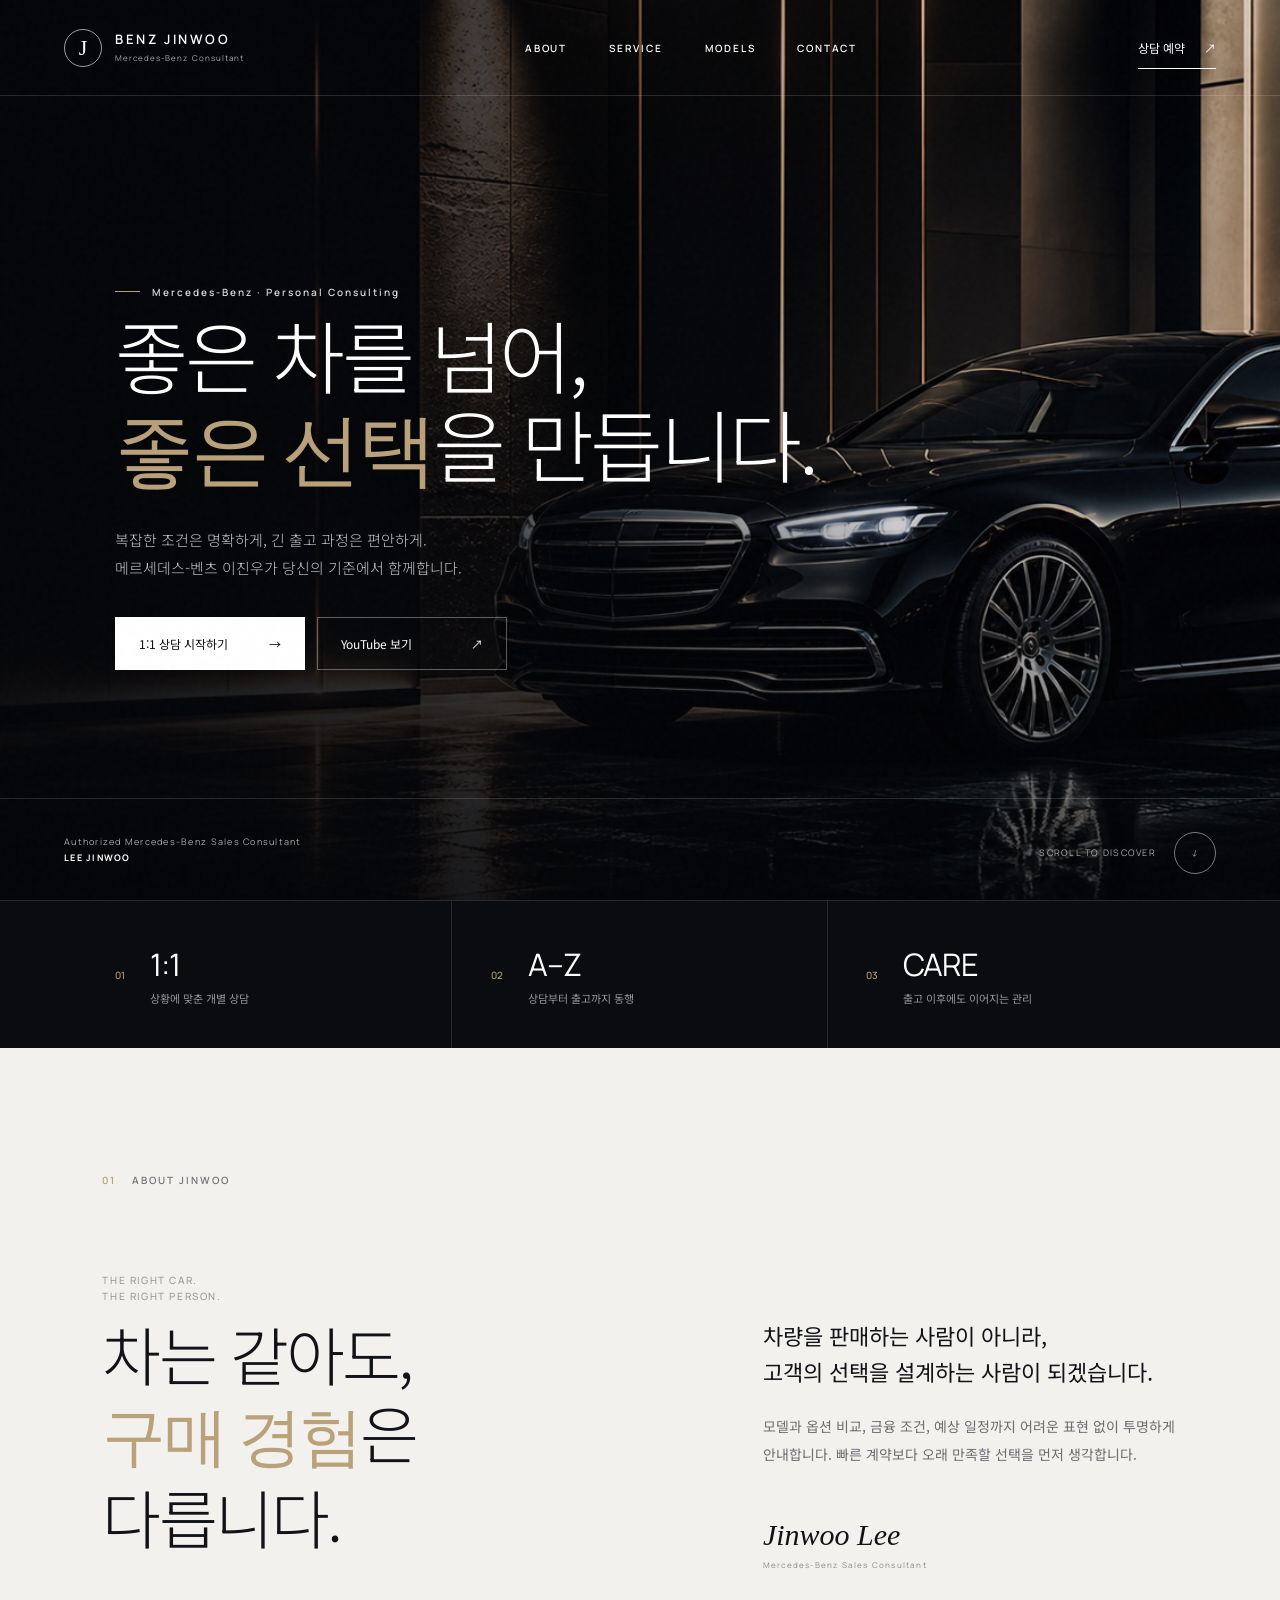
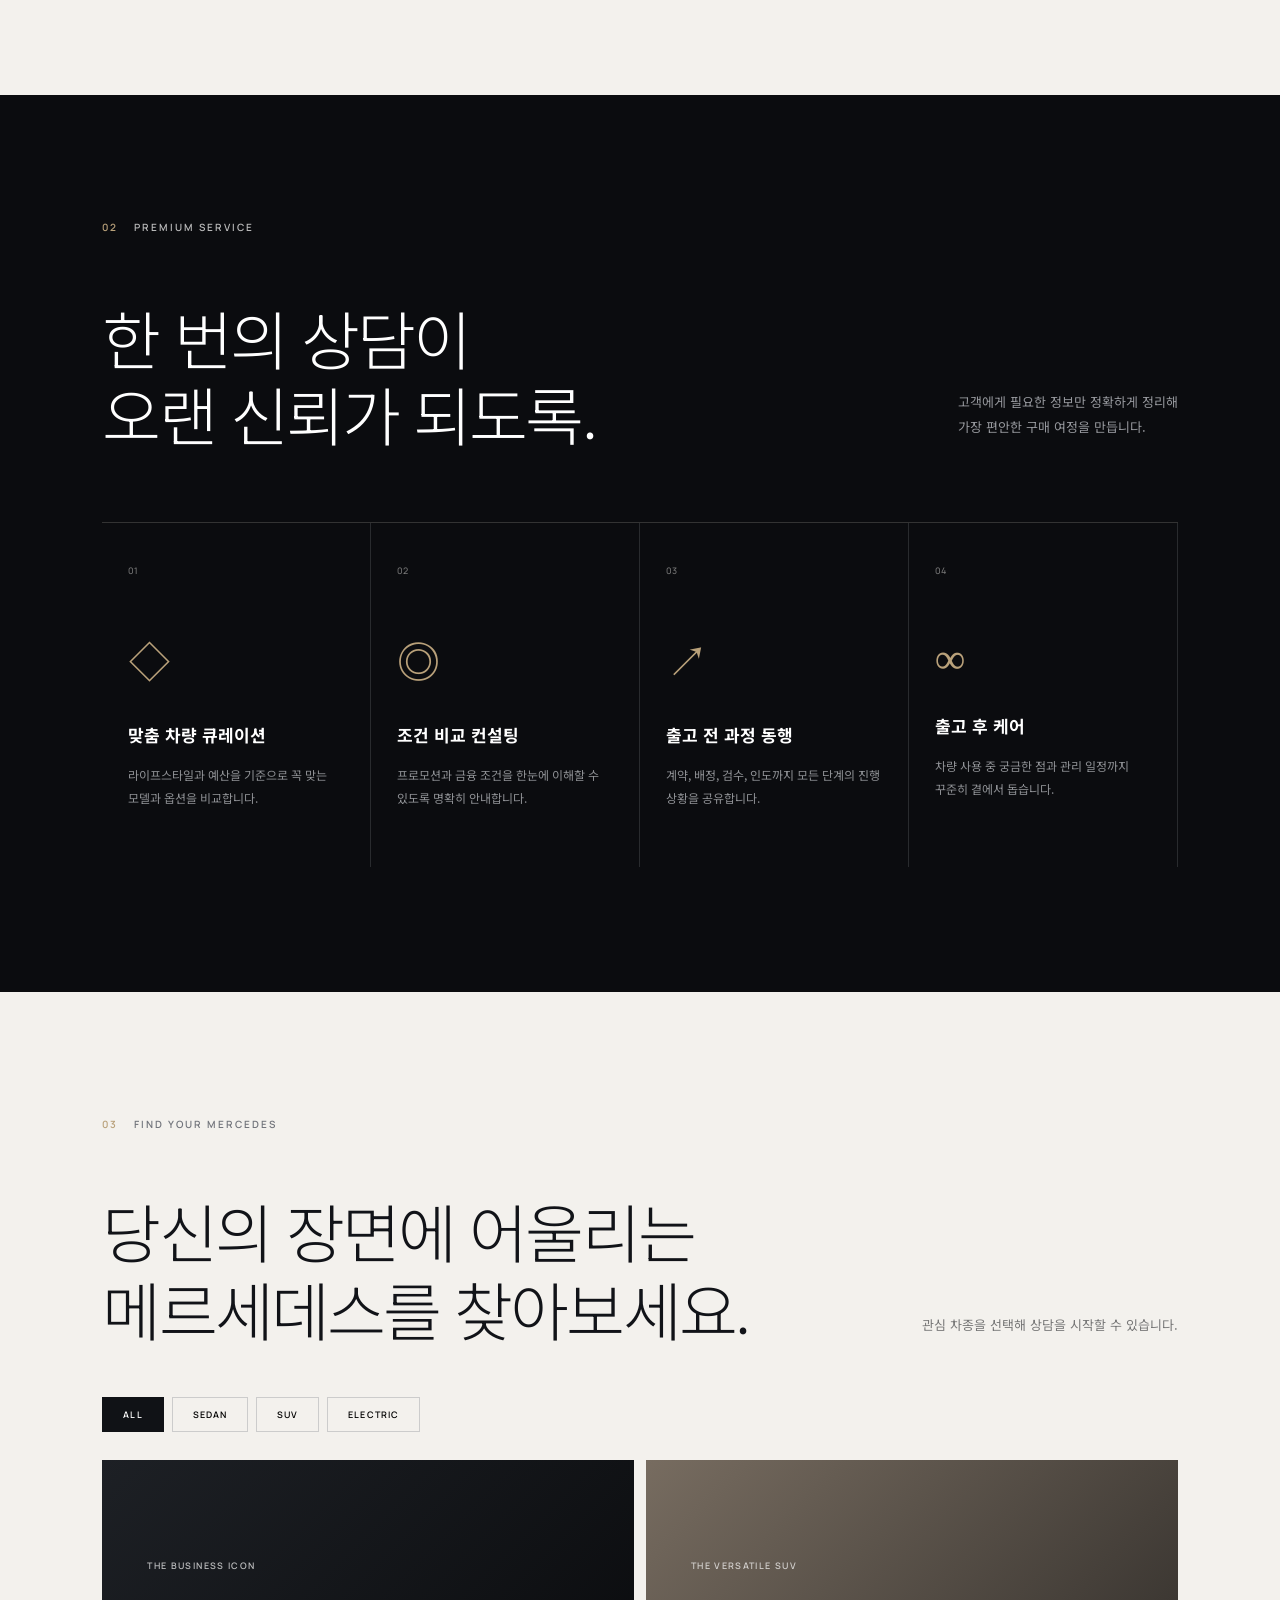
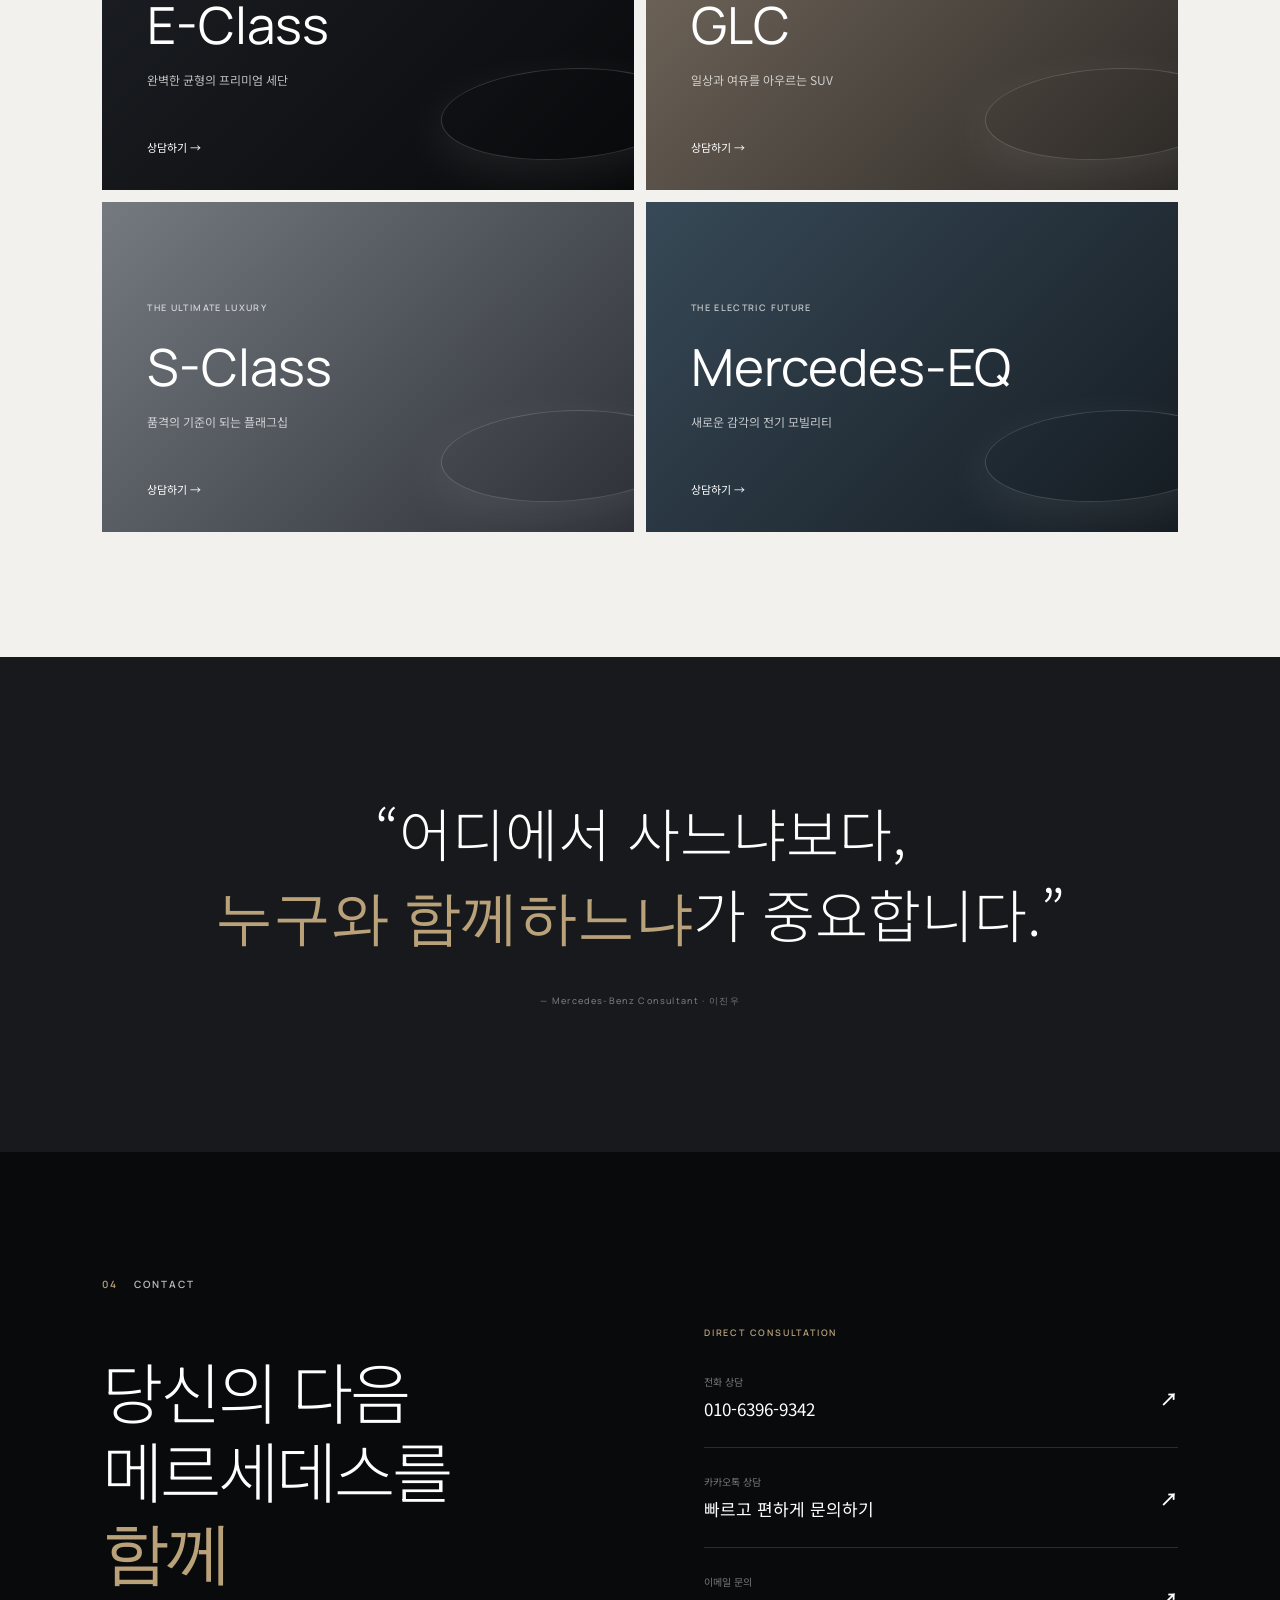
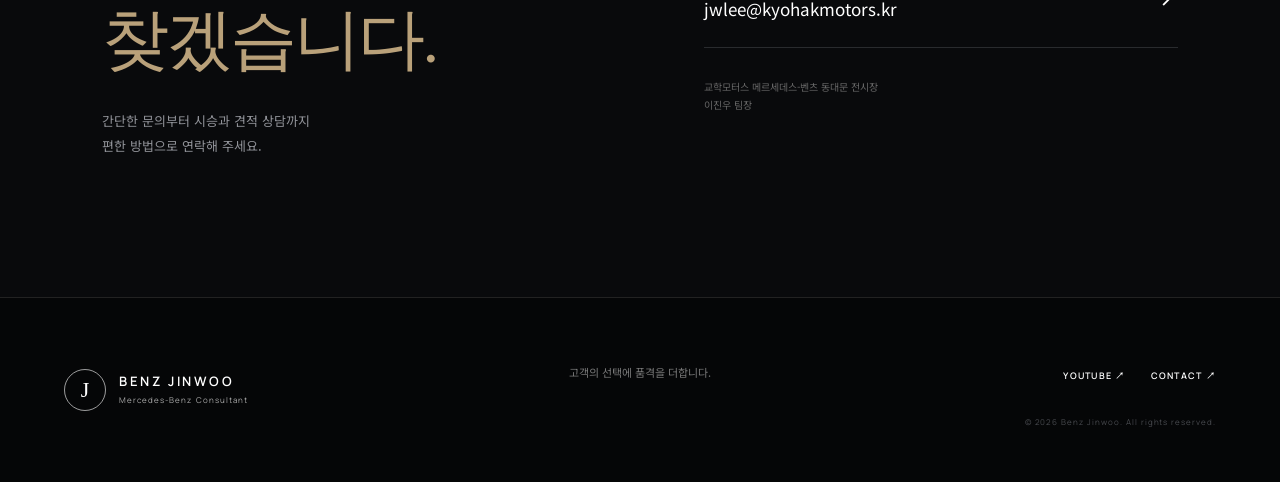
==== index.html @ 7171de66 "Update showroom contact information" ====
<!doctype html>
<html lang="ko">
<head>
  <meta charset="UTF-8">
  <meta name="viewport" content="width=device-width, initial-scale=1.0">
  <meta name="description" content="메르세데스-벤츠 이진우와 함께하는 프리미엄 차량 상담. 모델 비교부터 출고 이후까지 세심하게 안내합니다.">
  <meta name="theme-color" content="#08090b">
  <title>Benz Jinwoo | 메르세데스-벤츠 이진우</title>
  <link rel="preconnect" href="https://fonts.googleapis.com">
  <link rel="preconnect" href="https://fonts.gstatic.com" crossorigin>
  <link href="https://fonts.googleapis.com/css2?family=Manrope:wght@400;500;600;700&family=Noto+Sans+KR:wght@300;400;500;600;700&display=swap" rel="stylesheet">
  <link rel="stylesheet" href="styles.css">
</head>
<body>
  <div class="noise" aria-hidden="true"></div>
  <header class="site-header" id="top">
    <a class="brand" href="#top" aria-label="Benz Jinwoo 홈">
      <span class="brand-mark">J</span>
      <span><b>BENZ JINWOO</b><small>Mercedes-Benz Consultant</small></span>
    </a>
    <nav class="desktop-nav" aria-label="주요 메뉴">
      <a href="#about">ABOUT</a><a href="#service">SERVICE</a><a href="#models">MODELS</a><a href="#contact">CONTACT</a>
    </nav>
    <a class="header-cta" href="#contact">상담 예약 <span>↗</span></a>
    <button class="menu-toggle" aria-label="메뉴 열기" aria-expanded="false"><span></span><span></span></button>
  </header>

  <main>
    <section class="hero" aria-labelledby="hero-title">
      <div class="hero-shade"></div>
      <div class="hero-content reveal">
        <p class="eyebrow"><span></span> Mercedes-Benz · Personal Consulting</p>
        <h1 id="hero-title">좋은 차를 넘어,<br><em>좋은 선택</em>을 만듭니다.</h1>
        <p class="hero-copy">복잡한 조건은 명확하게, 긴 출고 과정은 편안하게.<br>메르세데스-벤츠 이진우가 당신의 기준에서 함께합니다.</p>
        <div class="hero-actions">
          <a class="btn btn-primary" href="#contact">1:1 상담 시작하기 <span>→</span></a>
          <a class="btn btn-ghost" id="youtube-link" href="#" target="_blank" rel="noopener">YouTube 보기 <span>↗</span></a>
        </div>
      </div>
      <div class="hero-bottom">
        <p>Authorized Mercedes-Benz Sales Consultant<br><b>LEE JINWOO</b></p>
        <a href="#about" class="scroll"><span>SCROLL TO DISCOVER</span><i></i></a>
      </div>
    </section>

    <section class="trust-strip" aria-label="상담 강점">
      <article><span>01</span><div><strong>1:1</strong><p>상황에 맞춘 개별 상담</p></div></article>
      <article><span>02</span><div><strong>A–Z</strong><p>상담부터 출고까지 동행</p></div></article>
      <article><span>03</span><div><strong>CARE</strong><p>출고 이후에도 이어지는 관리</p></div></article>
    </section>

    <section class="about section" id="about">
      <div class="section-label reveal"><span>01</span> ABOUT JINWOO</div>
      <div class="about-grid">
        <div class="about-title reveal"><p>THE RIGHT CAR.<br>THE RIGHT PERSON.</p><h2>차는 같아도,<br><em>구매 경험</em>은 다릅니다.</h2></div>
        <div class="about-copy reveal">
          <p class="lead">차량을 판매하는 사람이 아니라,<br>고객의 선택을 설계하는 사람이 되겠습니다.</p>
          <p>모델과 옵션 비교, 금융 조건, 예상 일정까지 어려운 표현 없이 투명하게 안내합니다. 빠른 계약보다 오래 만족할 선택을 먼저 생각합니다.</p>
          <div class="signature">Jinwoo Lee <small>Mercedes-Benz Sales Consultant</small></div>
        </div>
      </div>
    </section>

    <section class="service section" id="service">
      <div class="section-label light reveal"><span>02</span> PREMIUM SERVICE</div>
      <div class="service-head reveal"><h2>한 번의 상담이<br>오랜 신뢰가 되도록.</h2><p>고객에게 필요한 정보만 정확하게 정리해<br>가장 편안한 구매 여정을 만듭니다.</p></div>
      <div class="service-list">
        <article class="reveal"><span>01</span><div class="icon">◇</div><h3>맞춤 차량 큐레이션</h3><p>라이프스타일과 예산을 기준으로 꼭 맞는 모델과 옵션을 비교합니다.</p></article>
        <article class="reveal"><span>02</span><div class="icon">◎</div><h3>조건 비교 컨설팅</h3><p>프로모션과 금융 조건을 한눈에 이해할 수 있도록 명확히 안내합니다.</p></article>
        <article class="reveal"><span>03</span><div class="icon">↗</div><h3>출고 전 과정 동행</h3><p>계약, 배정, 검수, 인도까지 모든 단계의 진행 상황을 공유합니다.</p></article>
        <article class="reveal"><span>04</span><div class="icon">∞</div><h3>출고 후 케어</h3><p>차량 사용 중 궁금한 점과 관리 일정까지 꾸준히 곁에서 돕습니다.</p></article>
      </div>
    </section>

    <section class="models section" id="models">
      <div class="section-label reveal"><span>03</span> FIND YOUR MERCEDES</div>
      <div class="models-head reveal"><h2>당신의 장면에 어울리는<br>메르세데스를 찾아보세요.</h2><p>관심 차종을 선택해 상담을 시작할 수 있습니다.</p></div>
      <div class="model-tabs reveal" role="tablist"><button class="active" data-filter="all">ALL</button><button data-filter="sedan">SEDAN</button><button data-filter="suv">SUV</button><button data-filter="electric">ELECTRIC</button></div>
      <div class="model-grid">
        <button class="model-card dark reveal" data-category="sedan" data-model="E-Class"><small>THE BUSINESS ICON</small><h3>E-Class</h3><p>완벽한 균형의 프리미엄 세단</p><span>상담하기 →</span></button>
        <button class="model-card warm reveal" data-category="suv" data-model="GLC"><small>THE VERSATILE SUV</small><h3>GLC</h3><p>일상과 여유를 아우르는 SUV</p><span>상담하기 →</span></button>
        <button class="model-card silver reveal" data-category="sedan" data-model="S-Class"><small>THE ULTIMATE LUXURY</small><h3>S-Class</h3><p>품격의 기준이 되는 플래그십</p><span>상담하기 →</span></button>
        <button class="model-card blue reveal" data-category="electric" data-model="EQ"><small>THE ELECTRIC FUTURE</small><h3>Mercedes-EQ</h3><p>새로운 감각의 전기 모빌리티</p><span>상담하기 →</span></button>
      </div>
    </section>

    <section class="quote-band"><blockquote class="reveal">“어디에서 사느냐보다,<br><em>누구와 함께하느냐</em>가 중요합니다.”</blockquote><p>— Mercedes-Benz Consultant · 이진우</p></section>

    <section class="contact section" id="contact">
      <div class="contact-copy reveal"><div class="section-label light"><span>04</span> CONTACT</div><h2>당신의 다음<br>메르세데스를<br><em>함께 찾겠습니다.</em></h2><p>간단한 문의부터 시승과 견적 상담까지<br>편한 방법으로 연락해 주세요.</p></div>
      <div class="contact-panel reveal">
        <p class="mini">DIRECT CONSULTATION</p>
        <a class="contact-row" id="phone-link" href="#"><span><small>전화 상담</small><strong id="phone-text">연락처를 입력해 주세요</strong></span><b>↗</b></a>
        <a class="contact-row" id="kakao-link" href="#"><span><small>카카오톡 상담</small><strong>빠르고 편하게 문의하기</strong></span><b>↗</b></a>
        <a class="contact-row" id="email-link" href="#"><span><small>이메일 문의</small><strong id="email-text">이메일을 입력해 주세요</strong></span><b>↗</b></a>
        <p class="contact-note">교학모터스 메르세데스-벤츠 동대문 전시장<br>이진우 팀장</p>
      </div>
    </section>
  </main>

  <footer><a class="brand footer-brand" href="#top"><span class="brand-mark">J</span><span><b>BENZ JINWOO</b><small>Mercedes-Benz Consultant</small></span></a><p>고객의 선택에 품격을 더합니다.</p><div><a id="footer-youtube" href="#">YOUTUBE ↗</a><a href="#contact">CONTACT ↗</a></div><small>© <span id="year"></span> Benz Jinwoo. All rights reserved.</small></footer>
  <div class="mobile-cta"><a id="mobile-phone" href="#">전화 상담</a><a href="#contact">상담 신청</a></div>
  <script src="script.js"></script>
</body>
</html>
---- styles.css ----
:root{--black:#08090b;--ink:#111318;--paper:#f3f1ed;--gold:#b9a17a;--muted:#8e9095;--line:rgba(255,255,255,.14)}*{box-sizing:border-box}html{scroll-behavior:smooth}body{margin:0;background:var(--paper);color:var(--ink);font-family:'Noto Sans KR',sans-serif;word-break:keep-all}a{color:inherit;text-decoration:none}button{font:inherit}.noise{position:fixed;inset:0;pointer-events:none;z-index:20;opacity:.035;background-image:url("data:image/svg+xml,%3Csvg viewBox='0 0 180 180' xmlns='http://www.w3.org/2000/svg'%3E%3Cfilter id='n'%3E%3CfeTurbulence type='fractalNoise' baseFrequency='.9' numOctaves='2' stitchTiles='stitch'/%3E%3C/filter%3E%3Crect width='100%25' height='100%25' filter='url(%23n)' opacity='.6'/%3E%3C/svg%3E")}.site-header{position:absolute;z-index:10;top:0;left:0;width:100%;height:96px;padding:0 5vw;display:flex;align-items:center;color:#fff;border-bottom:1px solid var(--line)}.brand{display:flex;align-items:center;gap:13px}.brand-mark{width:38px;height:38px;border:1px solid rgba(255,255,255,.6);border-radius:50%;display:grid;place-items:center;font-family:serif;font-size:22px}.brand b{display:block;font:600 13px/1.2 Manrope;letter-spacing:.2em}.brand small{display:block;margin-top:5px;color:#aaa;font:400 8px Manrope;letter-spacing:.13em}.desktop-nav{margin:auto;display:flex;gap:42px}.desktop-nav a{font:600 10px Manrope;letter-spacing:.18em}.desktop-nav a:hover{color:var(--gold)}.header-cta{font-size:12px;padding:12px 0;border-bottom:1px solid #fff}.header-cta span{margin-left:16px}.menu-toggle{display:none;background:none;border:0}.hero{min-height:100vh;position:relative;display:flex;align-items:center;color:#fff;background:#07090d url('assets/hero-luxury-sedan.png') center/cover no-repeat}.hero-shade{position:absolute;inset:0;background:linear-gradient(90deg,rgba(4,5,8,.94) 0%,rgba(4,5,8,.72) 38%,rgba(4,5,8,.12) 72%),linear-gradient(0deg,rgba(3,4,6,.7),transparent 45%)}.hero-content{position:relative;z-index:1;margin-left:9vw;padding-top:5vh}.eyebrow,.section-label{font:600 10px Manrope;letter-spacing:.2em}.eyebrow{display:flex;align-items:center;gap:12px;color:#d7d7d7}.eyebrow span{width:25px;height:1px;background:var(--gold)}h1,h2{margin:0;font-weight:300;letter-spacing:-.045em}h1{font-size:clamp(48px,6.2vw,92px);line-height:1.13}h1 em,h2 em,blockquote em{color:var(--gold);font-style:normal;font-family:serif}.hero-copy{margin:30px 0 36px;color:#c5c6c8;font-weight:300;line-height:1.85;font-size:15px}.hero-actions{display:flex;gap:12px}.btn{padding:17px 23px;min-width:190px;font-size:12px;display:flex;justify-content:space-between;border:1px solid rgba(255,255,255,.35);transition:.3s}.btn-primary{background:#fff;color:#111;border-color:#fff}.btn:hover{background:var(--gold);border-color:var(--gold);color:#090909}.hero-bottom{position:absolute;z-index:1;bottom:0;left:0;width:100%;padding:26px 5vw;display:flex;justify-content:space-between;align-items:end;border-top:1px solid var(--line);color:#aaa;font:400 9px/1.7 Manrope;letter-spacing:.14em}.hero-bottom b{color:#fff}.scroll{display:flex;align-items:center;gap:18px}.scroll i{width:42px;height:42px;border:1px solid #777;border-radius:50%;position:relative}.scroll i:after{content:'↓';position:absolute;inset:0;display:grid;place-items:center}.trust-strip{background:#0b0c0f;color:#fff;display:grid;grid-template-columns:repeat(3,1fr);padding:0 6vw;border-top:1px solid #282a2e}.trust-strip article{padding:42px 3vw;display:flex;gap:25px;align-items:center;border-right:1px solid #26282c}.trust-strip article:last-child{border:0}.trust-strip article>span{color:var(--gold);font:500 10px Manrope}.trust-strip strong{font:400 31px Manrope;letter-spacing:-.03em}.trust-strip p{margin:5px 0 0;color:#94969b;font-size:11px}.section{padding:125px 8vw}.section-label{display:flex;gap:16px;color:#71747b}.section-label span{color:var(--gold)}.section-label.light{color:#bbb}.about-grid{display:grid;grid-template-columns:1.1fr .9fr;gap:12vw;margin-top:75px}.about-title>p{font:500 10px/1.6 Manrope;letter-spacing:.16em;color:#999}.about h2,.models h2{font-size:clamp(42px,5vw,70px);line-height:1.22}.about-copy{padding-top:55px}.about-copy .lead{font-size:22px;line-height:1.65;margin-top:0}.about-copy>p:not(.lead){color:#6c6e73;font-size:14px;line-height:2;max-width:520px}.signature{font:italic 30px serif;margin-top:50px}.signature small{display:block;font:500 8px Manrope;color:#999;letter-spacing:.15em;margin-top:7px}.service{background:#0b0c0f;color:#fff}.service-head{display:flex;justify-content:space-between;align-items:end;margin:65px 0 70px}.service-head h2{font-size:clamp(42px,5vw,68px);line-height:1.2}.service-head p{color:#96989d;font-size:13px;line-height:1.9}.service-list{display:grid;grid-template-columns:repeat(4,1fr);border-top:1px solid #333}.service-list article{position:relative;padding:32px 26px 45px;border-right:1px solid #292b2e}.service-list article>span{font:500 9px Manrope;color:#777}.service-list .icon{font:300 43px serif;color:var(--gold);margin:55px 0 30px}.service-list h3{font-size:17px}.service-list p{font-size:12px;line-height:1.9;color:#8f9195}.models-head{display:flex;justify-content:space-between;align-items:end;margin:60px 0 50px}.models-head p{color:#777;font-size:13px}.model-tabs{display:flex;gap:8px;margin-bottom:28px}.model-tabs button{border:1px solid #ccc;background:transparent;padding:10px 20px;font:600 9px Manrope;letter-spacing:.12em;cursor:pointer}.model-tabs button.active{background:#101216;color:#fff;border-color:#101216}.model-grid{display:grid;grid-template-columns:1fr 1fr;gap:12px}.model-card{height:330px;border:0;text-align:left;padding:45px;color:#fff;cursor:pointer;position:relative;overflow:hidden;transition:transform .35s,opacity .3s}.model-card:hover{transform:translateY(-5px)}.model-card:after{content:'';position:absolute;width:240px;height:90px;border:1px solid rgba(255,255,255,.16);border-radius:50%;right:-50px;bottom:30px;transform:skewX(-20deg);box-shadow:0 15px 45px rgba(255,255,255,.08)}.model-card small{font:600 9px Manrope;letter-spacing:.15em;opacity:.7}.model-card h3{font:400 clamp(35px,4vw,53px) Manrope;margin:15px 0 5px}.model-card p{opacity:.72;font-size:12px}.model-card>span{position:absolute;bottom:35px;font-size:11px}.model-card.dark{background:linear-gradient(135deg,#1d2025,#08090b)}.model-card.warm{background:linear-gradient(135deg,#776c60,#2c2926)}.model-card.silver{background:linear-gradient(135deg,#747a80,#2d3137)}.model-card.blue{background:linear-gradient(135deg,#374957,#151c22)}.model-card.hidden{display:none}.quote-band{padding:135px 8vw;background:#18191c;color:#fff;text-align:center}.quote-band blockquote{font-size:clamp(35px,4.5vw,65px);font-weight:300;line-height:1.4;margin:0}.quote-band p{color:#777;font:500 9px Manrope;letter-spacing:.15em;margin-top:35px}.contact{background:#090a0c;color:#fff;display:grid;grid-template-columns:1fr 1fr;gap:10vw}.contact-copy h2{font-size:clamp(45px,5.2vw,72px);line-height:1.18;margin-top:60px}.contact-copy>p{color:#909298;line-height:1.9;font-size:13px;margin-top:30px}.contact-panel{padding-top:40px}.mini{font:600 9px Manrope;letter-spacing:.2em;color:var(--gold)}.contact-row{padding:26px 0;display:flex;align-items:center;justify-content:space-between;border-bottom:1px solid #292b2e;transition:.25s}.contact-row:hover{padding-left:12px;color:var(--gold)}.contact-row small{display:block;color:#777;font-size:10px;margin-bottom:7px}.contact-row strong{font-size:17px;font-weight:400}.contact-row b{font-size:18px}.contact-note{color:#666;font-size:10px;line-height:1.8;margin-top:30px}footer{background:#050607;color:#fff;padding:55px 5vw;display:grid;grid-template-columns:1fr 1fr 1fr;gap:25px;align-items:center;border-top:1px solid #222}.footer-brand{grid-row:span 2}.footer-brand .brand-mark{width:42px;height:42px}footer>p{color:#777;font-size:11px;text-align:center}footer>div{text-align:right}footer>div a{font:600 9px Manrope;letter-spacing:.14em;margin-left:25px}footer>small{grid-column:2/4;text-align:right;color:#494b50;font:400 8px Manrope;letter-spacing:.12em}.mobile-cta{display:none}.reveal{opacity:0;transform:translateY(24px);transition:opacity .8s ease,transform .8s ease}.reveal.visible{opacity:1;transform:none}
@media(max-width:800px){.site-header{height:76px;padding:0 20px}.desktop-nav,.header-cta{display:none}.menu-toggle{display:block;margin-left:auto;width:36px}.menu-toggle span{display:block;height:1px;background:#fff;margin:7px}.site-header.open{position:fixed;background:#08090b;height:100vh;align-items:flex-start;padding-top:20px}.site-header.open .desktop-nav{display:flex;position:absolute;inset:120px 25px auto;flex-direction:column;gap:30px}.site-header.open .desktop-nav a{font-size:22px}.hero{min-height:790px;background-position:66% center}.hero-shade{background:linear-gradient(90deg,rgba(4,5,8,.88),rgba(4,5,8,.3)),linear-gradient(0deg,rgba(3,4,6,.75),transparent)}.hero-content{margin:0;padding:80px 24px 0}.eyebrow{font-size:8px}h1{font-size:48px}.hero-copy br{display:none}.hero-copy{font-size:13px;max-width:310px}.hero-actions{flex-direction:column;width:220px}.hero-bottom{padding:20px 24px}.hero-bottom>p{display:none}.trust-strip{grid-template-columns:1fr;padding:0 24px}.trust-strip article{border-right:0;border-bottom:1px solid #26282c;padding:28px 5px}.section{padding:85px 24px}.about-grid,.contact{grid-template-columns:1fr;gap:20px;margin-top:45px}.about h2,.models h2{font-size:40px}.about-copy{padding-top:10px}.about-copy .lead{font-size:18px}.service-head,.models-head{display:block;margin:45px 0}.service-head h2{font-size:39px}.service-head p,.models-head p{margin-top:25px}.service-list{grid-template-columns:1fr 1fr}.service-list article{padding:25px 16px}.service-list .icon{margin:35px 0 20px}.model-grid{grid-template-columns:1fr}.model-card{height:270px;padding:30px}.model-tabs{overflow:auto}.quote-band{padding:90px 24px}.contact{padding-bottom:120px}.contact-copy h2{font-size:45px}.contact-panel{padding-top:10px}footer{grid-template-columns:1fr;text-align:center;padding-bottom:100px}.footer-brand{justify-content:center}.footer-brand,footer>p,footer>div,footer>small{grid-column:auto;text-align:center}footer>div a{margin:0 12px}.mobile-cta{position:fixed;z-index:19;display:grid;grid-template-columns:1fr 1fr;bottom:0;left:0;width:100%;background:#fff;box-shadow:0 -5px 20px rgba(0,0,0,.16)}.mobile-cta a{padding:17px;text-align:center;font-size:13px}.mobile-cta a:last-child{background:#15171a;color:#fff}}
@media(prefers-reduced-motion:reduce){html{scroll-behavior:auto}.reveal{opacity:1;transform:none;transition:none}}
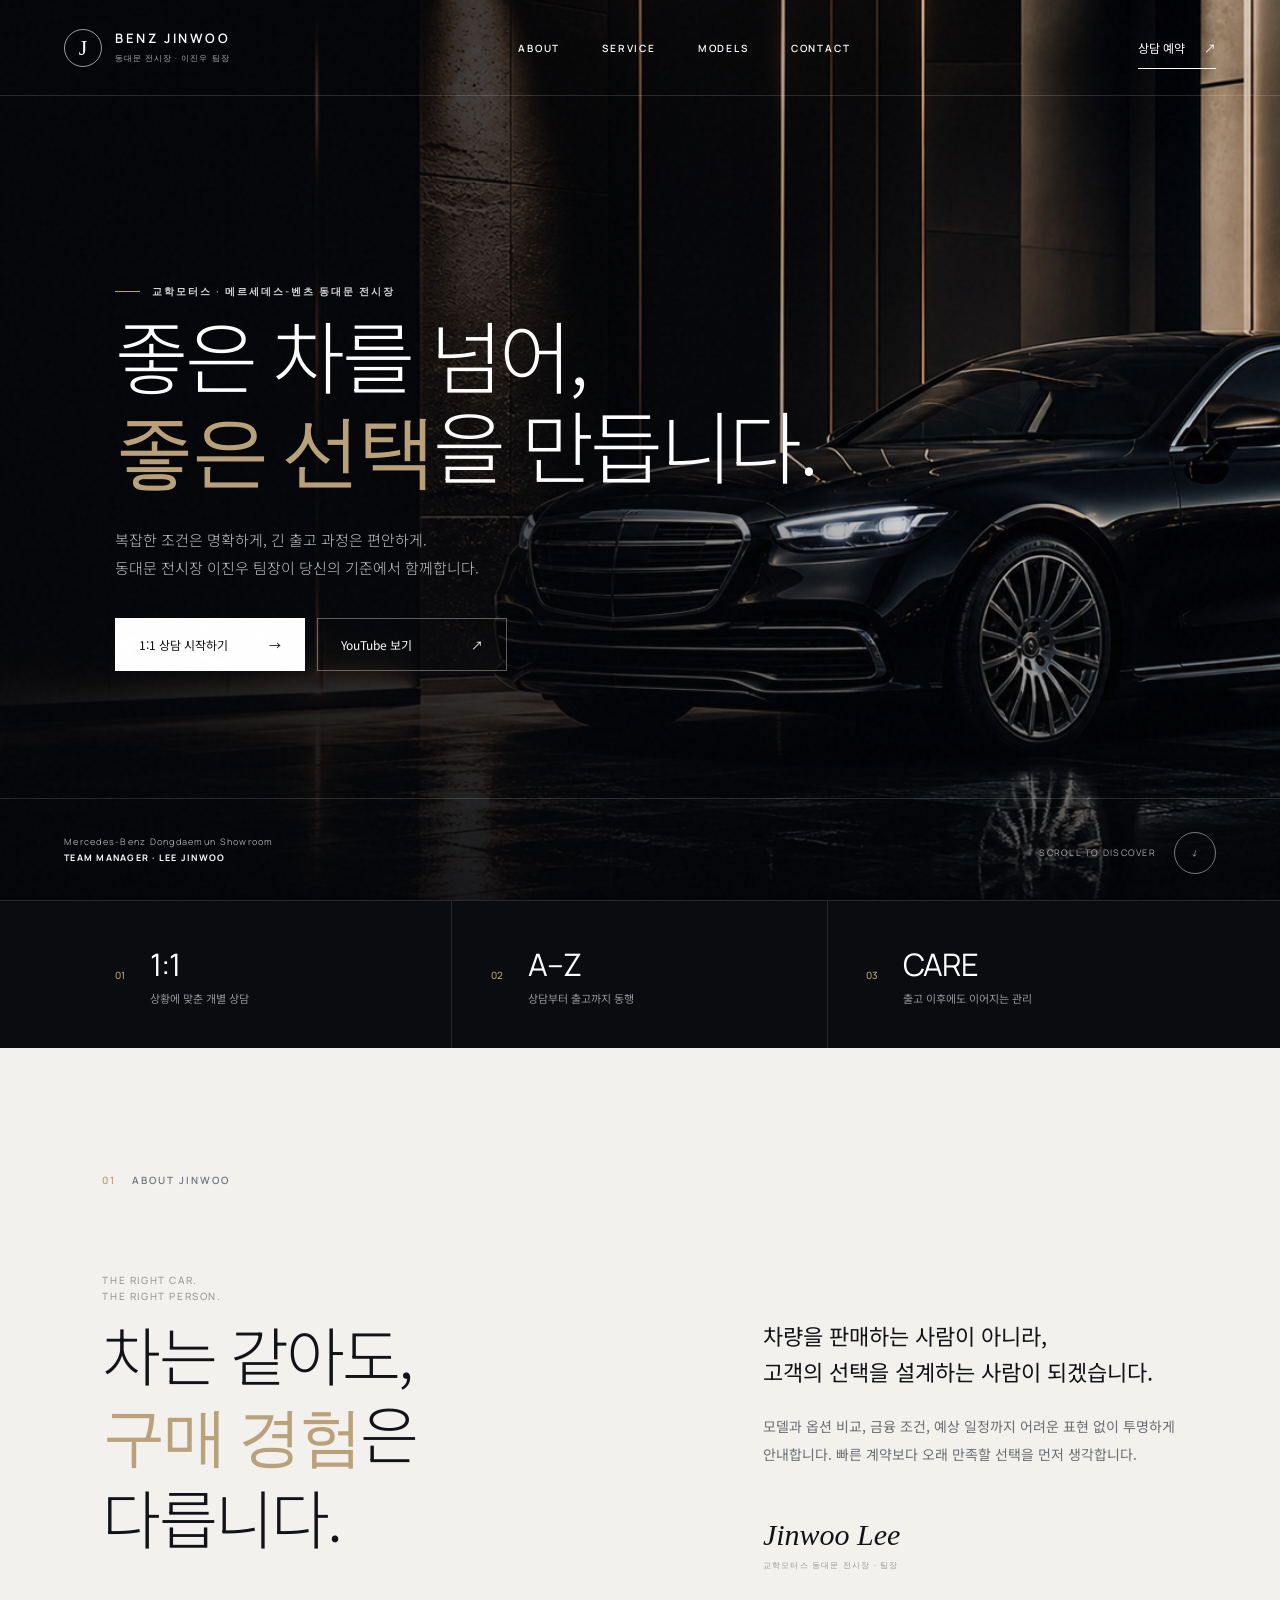
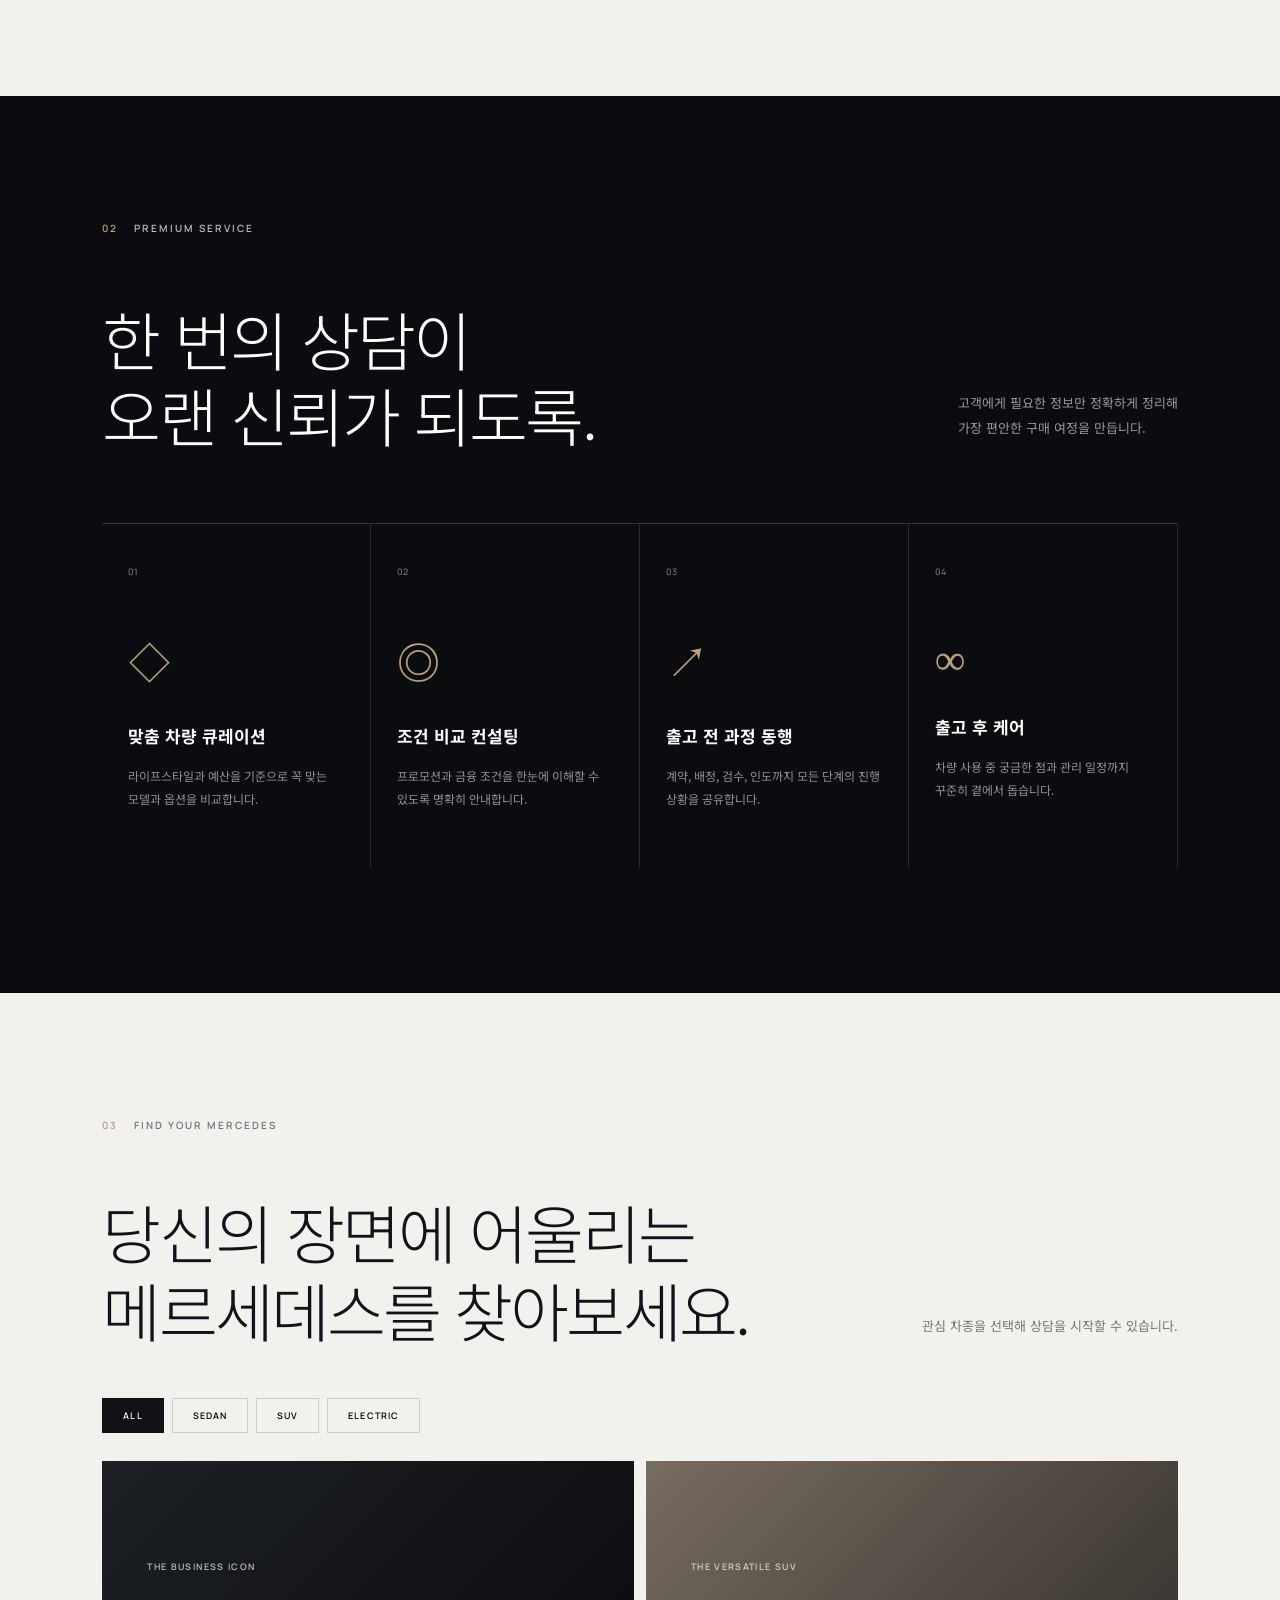
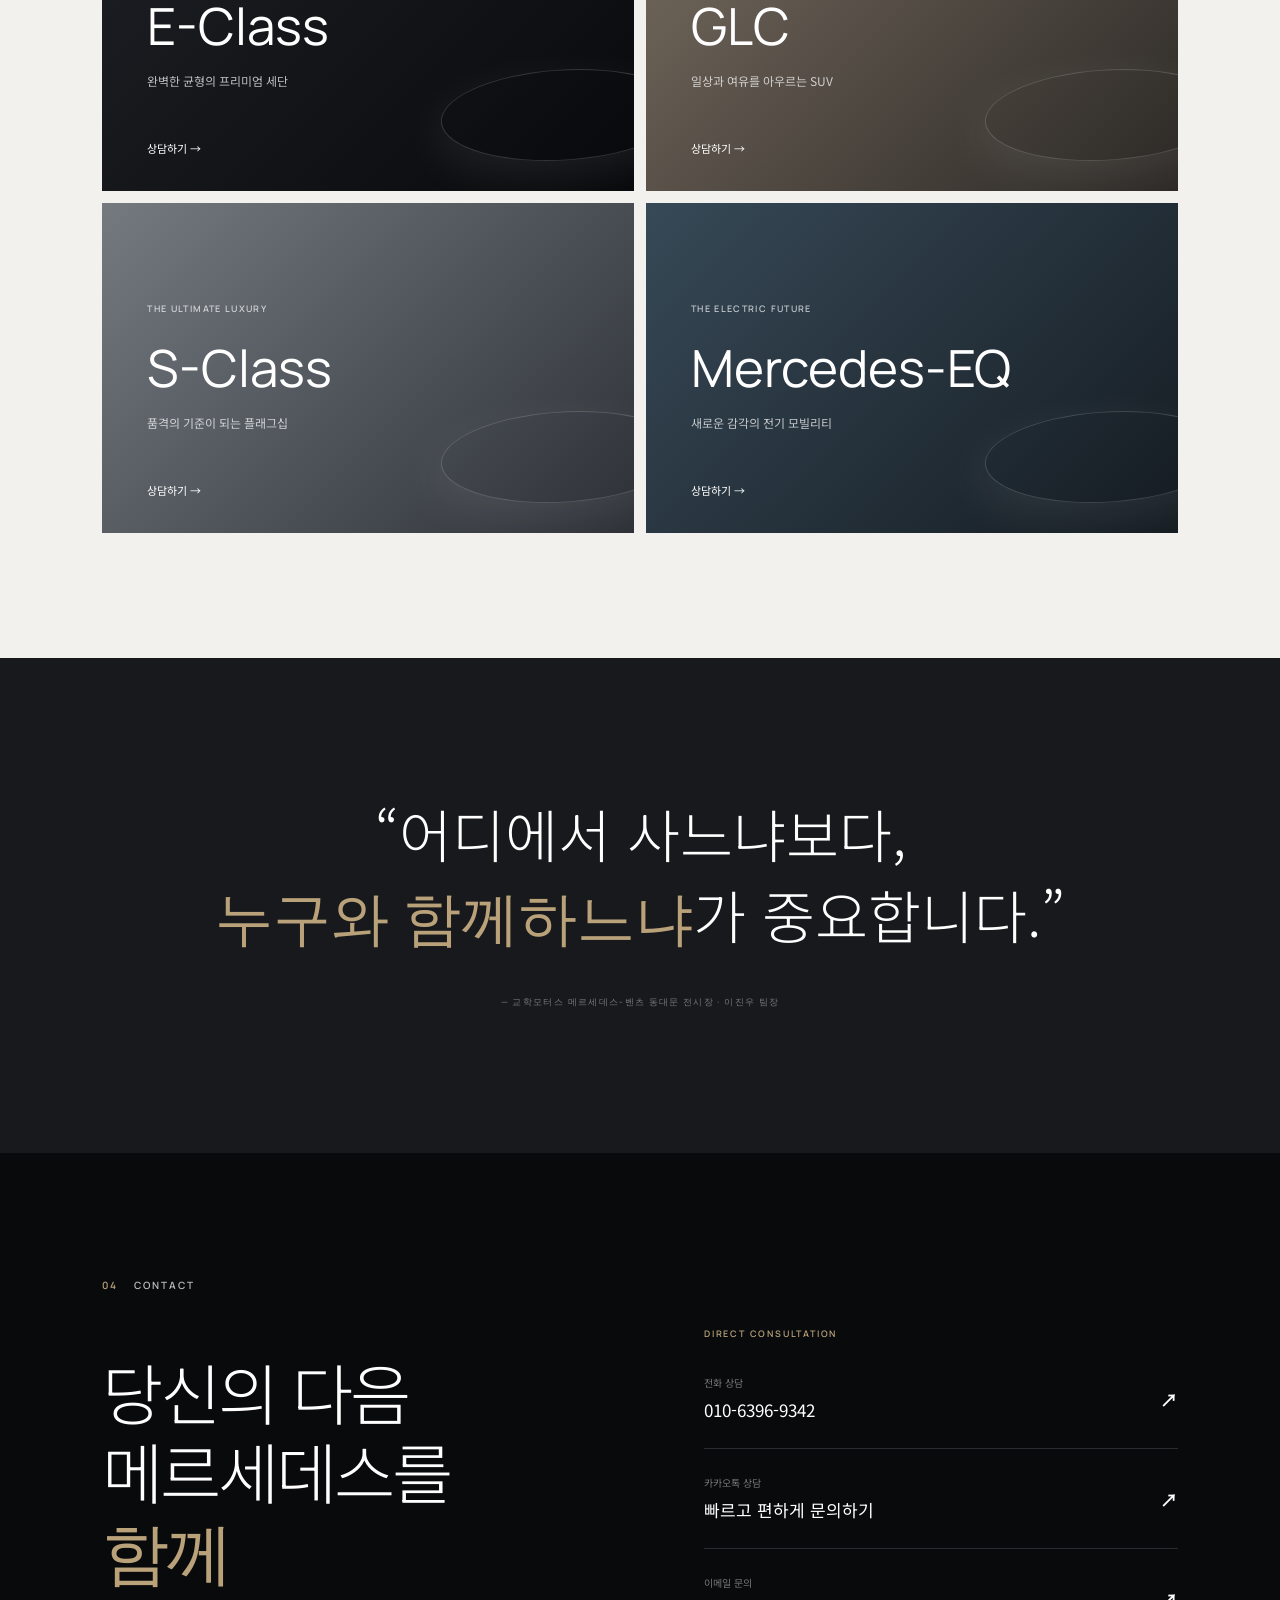
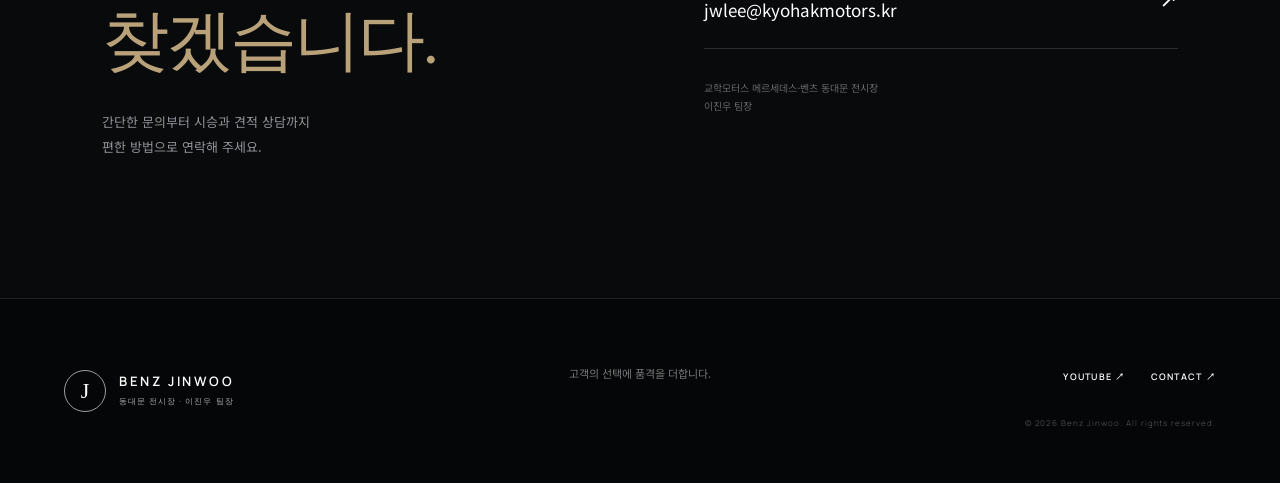
==== commit 3667dabf: "Strengthen Dongdaemun showroom branding" ====
--- a/index.html
+++ b/index.html
@@ -3,7 +3,7 @@
 <head>
   <meta charset="UTF-8">
   <meta name="viewport" content="width=device-width, initial-scale=1.0">
-  <meta name="description" content="메르세데스-벤츠 이진우와 함께하는 프리미엄 차량 상담. 모델 비교부터 출고 이후까지 세심하게 안내합니다.">
+  <meta name="description" content="교학모터스 메르세데스-벤츠 동대문 전시장 이진우 팀장 차량 상담. 모델 비교부터 출고 이후까지 세심하게 안내합니다.">
   <meta name="theme-color" content="#08090b">
   <title>Benz Jinwoo | 메르세데스-벤츠 이진우</title>
   <link rel="preconnect" href="https://fonts.googleapis.com">
@@ -16,7 +16,7 @@
   <header class="site-header" id="top">
     <a class="brand" href="#top" aria-label="Benz Jinwoo 홈">
       <span class="brand-mark">J</span>
-      <span><b>BENZ JINWOO</b><small>Mercedes-Benz Consultant</small></span>
+      <span><b>BENZ JINWOO</b><small>동대문 전시장 · 이진우 팀장</small></span>
     </a>
     <nav class="desktop-nav" aria-label="주요 메뉴">
       <a href="#about">ABOUT</a><a href="#service">SERVICE</a><a href="#models">MODELS</a><a href="#contact">CONTACT</a>
@@ -29,16 +29,16 @@
     <section class="hero" aria-labelledby="hero-title">
       <div class="hero-shade"></div>
       <div class="hero-content reveal">
-        <p class="eyebrow"><span></span> Mercedes-Benz · Personal Consulting</p>
+        <p class="eyebrow"><span></span> 교학모터스 · 메르세데스-벤츠 동대문 전시장</p>
         <h1 id="hero-title">좋은 차를 넘어,<br><em>좋은 선택</em>을 만듭니다.</h1>
-        <p class="hero-copy">복잡한 조건은 명확하게, 긴 출고 과정은 편안하게.<br>메르세데스-벤츠 이진우가 당신의 기준에서 함께합니다.</p>
+        <p class="hero-copy">복잡한 조건은 명확하게, 긴 출고 과정은 편안하게.<br>동대문 전시장 이진우 팀장이 당신의 기준에서 함께합니다.</p>
         <div class="hero-actions">
           <a class="btn btn-primary" href="#contact">1:1 상담 시작하기 <span>→</span></a>
           <a class="btn btn-ghost" id="youtube-link" href="#" target="_blank" rel="noopener">YouTube 보기 <span>↗</span></a>
         </div>
       </div>
       <div class="hero-bottom">
-        <p>Authorized Mercedes-Benz Sales Consultant<br><b>LEE JINWOO</b></p>
+        <p>Mercedes-Benz Dongdaemun Showroom<br><b>TEAM MANAGER · LEE JINWOO</b></p>
         <a href="#about" class="scroll"><span>SCROLL TO DISCOVER</span><i></i></a>
       </div>
     </section>
@@ -56,7 +56,7 @@
         <div class="about-copy reveal">
           <p class="lead">차량을 판매하는 사람이 아니라,<br>고객의 선택을 설계하는 사람이 되겠습니다.</p>
           <p>모델과 옵션 비교, 금융 조건, 예상 일정까지 어려운 표현 없이 투명하게 안내합니다. 빠른 계약보다 오래 만족할 선택을 먼저 생각합니다.</p>
-          <div class="signature">Jinwoo Lee <small>Mercedes-Benz Sales Consultant</small></div>
+          <div class="signature">Jinwoo Lee <small>교학모터스 동대문 전시장 · 팀장</small></div>
         </div>
       </div>
     </section>
@@ -84,7 +84,7 @@
       </div>
     </section>
 
-    <section class="quote-band"><blockquote class="reveal">“어디에서 사느냐보다,<br><em>누구와 함께하느냐</em>가 중요합니다.”</blockquote><p>— Mercedes-Benz Consultant · 이진우</p></section>
+    <section class="quote-band"><blockquote class="reveal">“어디에서 사느냐보다,<br><em>누구와 함께하느냐</em>가 중요합니다.”</blockquote><p>— 교학모터스 메르세데스-벤츠 동대문 전시장 · 이진우 팀장</p></section>
 
     <section class="contact section" id="contact">
       <div class="contact-copy reveal"><div class="section-label light"><span>04</span> CONTACT</div><h2>당신의 다음<br>메르세데스를<br><em>함께 찾겠습니다.</em></h2><p>간단한 문의부터 시승과 견적 상담까지<br>편한 방법으로 연락해 주세요.</p></div>
@@ -98,7 +98,7 @@
     </section>
   </main>
 
-  <footer><a class="brand footer-brand" href="#top"><span class="brand-mark">J</span><span><b>BENZ JINWOO</b><small>Mercedes-Benz Consultant</small></span></a><p>고객의 선택에 품격을 더합니다.</p><div><a id="footer-youtube" href="#">YOUTUBE ↗</a><a href="#contact">CONTACT ↗</a></div><small>© <span id="year"></span> Benz Jinwoo. All rights reserved.</small></footer>
+  <footer><a class="brand footer-brand" href="#top"><span class="brand-mark">J</span><span><b>BENZ JINWOO</b><small>동대문 전시장 · 이진우 팀장</small></span></a><p>고객의 선택에 품격을 더합니다.</p><div><a id="footer-youtube" href="#">YOUTUBE ↗</a><a href="#contact">CONTACT ↗</a></div><small>© <span id="year"></span> Benz Jinwoo. All rights reserved.</small></footer>
   <div class="mobile-cta"><a id="mobile-phone" href="#">전화 상담</a><a href="#contact">상담 신청</a></div>
   <script src="script.js"></script>
 </body>
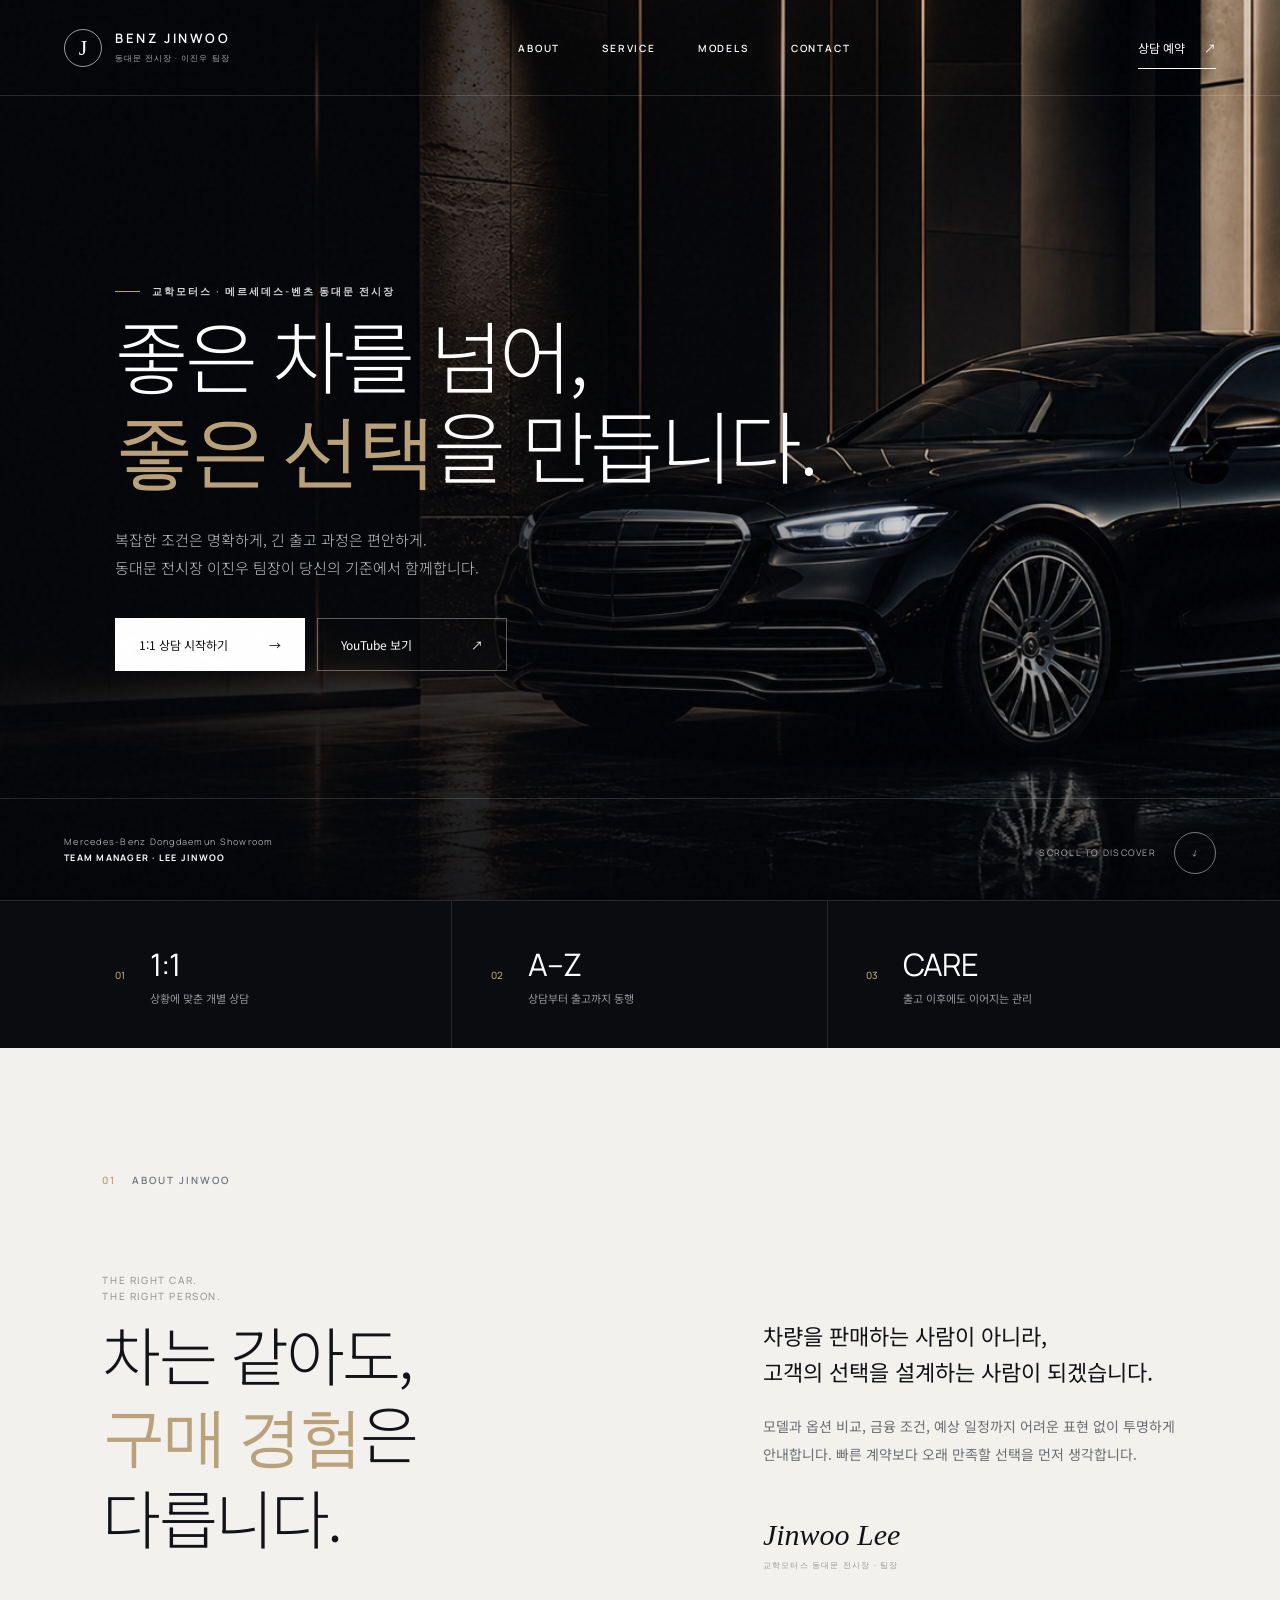
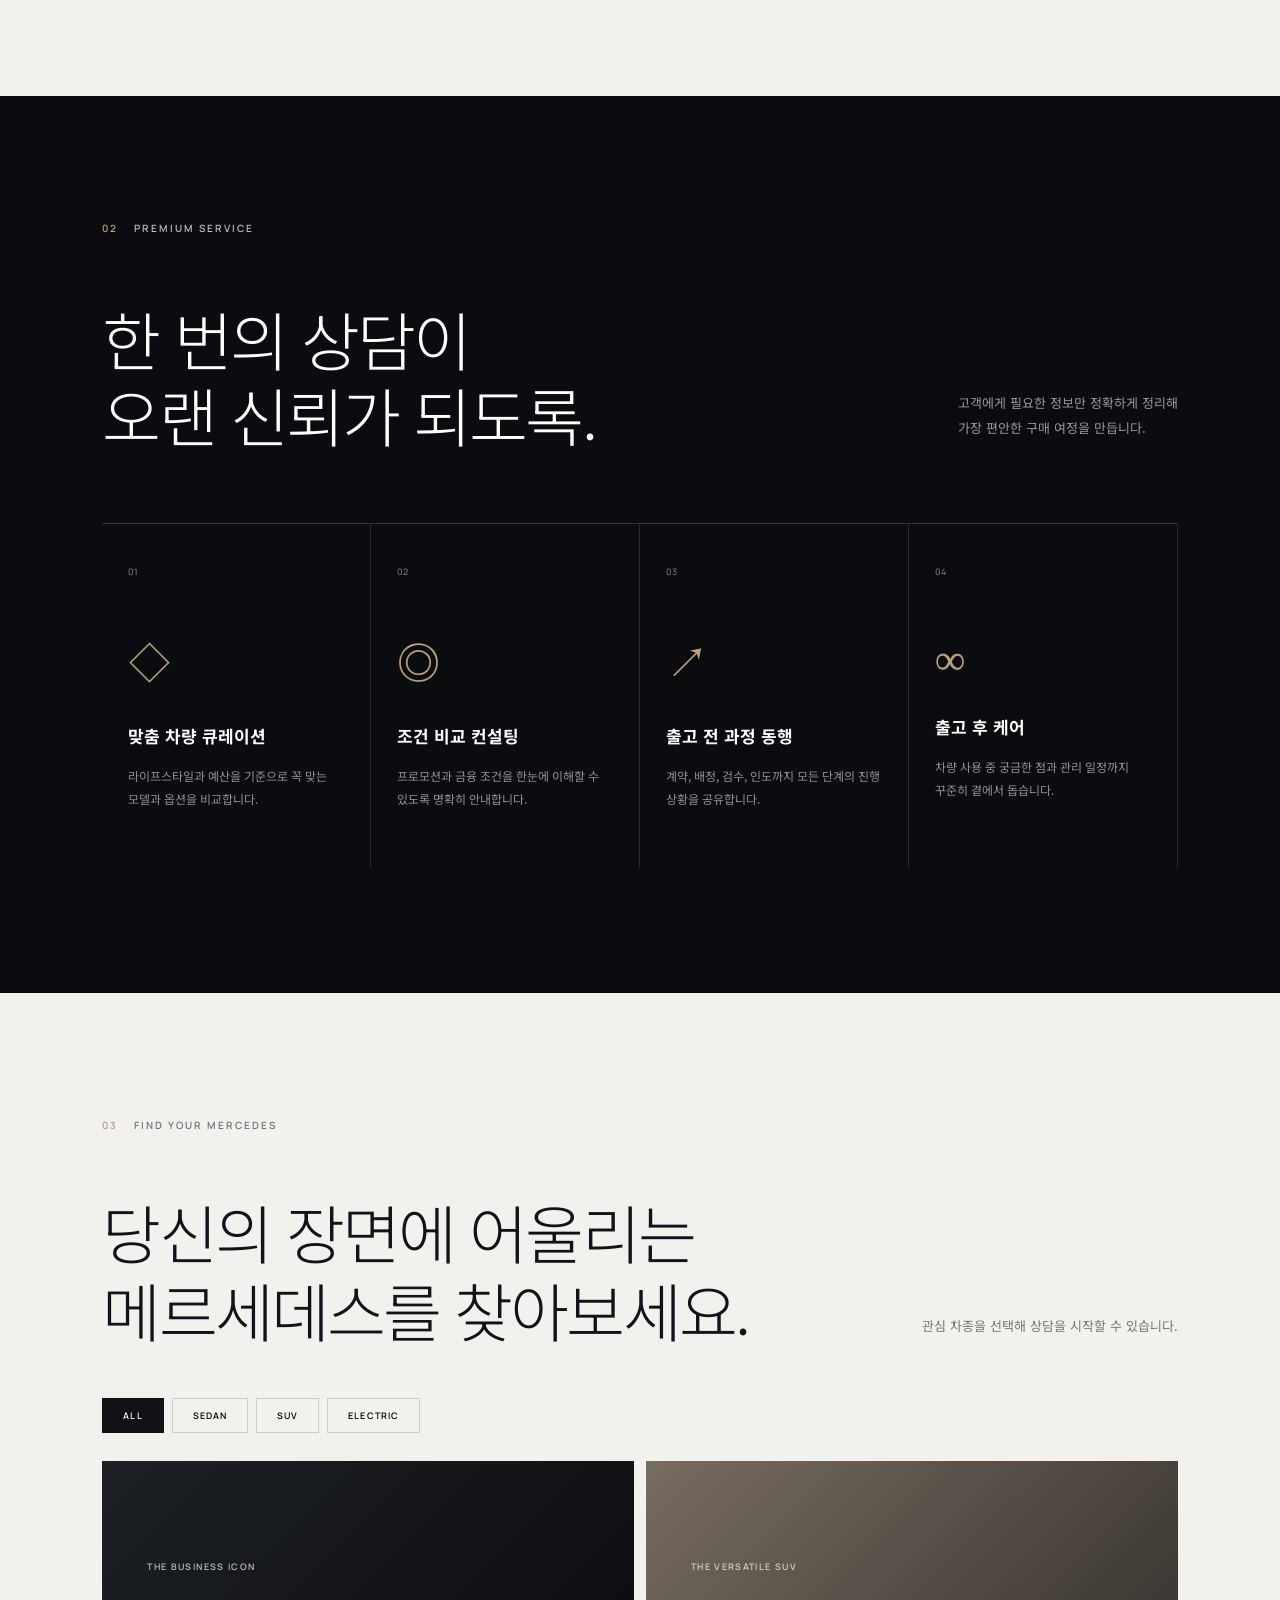
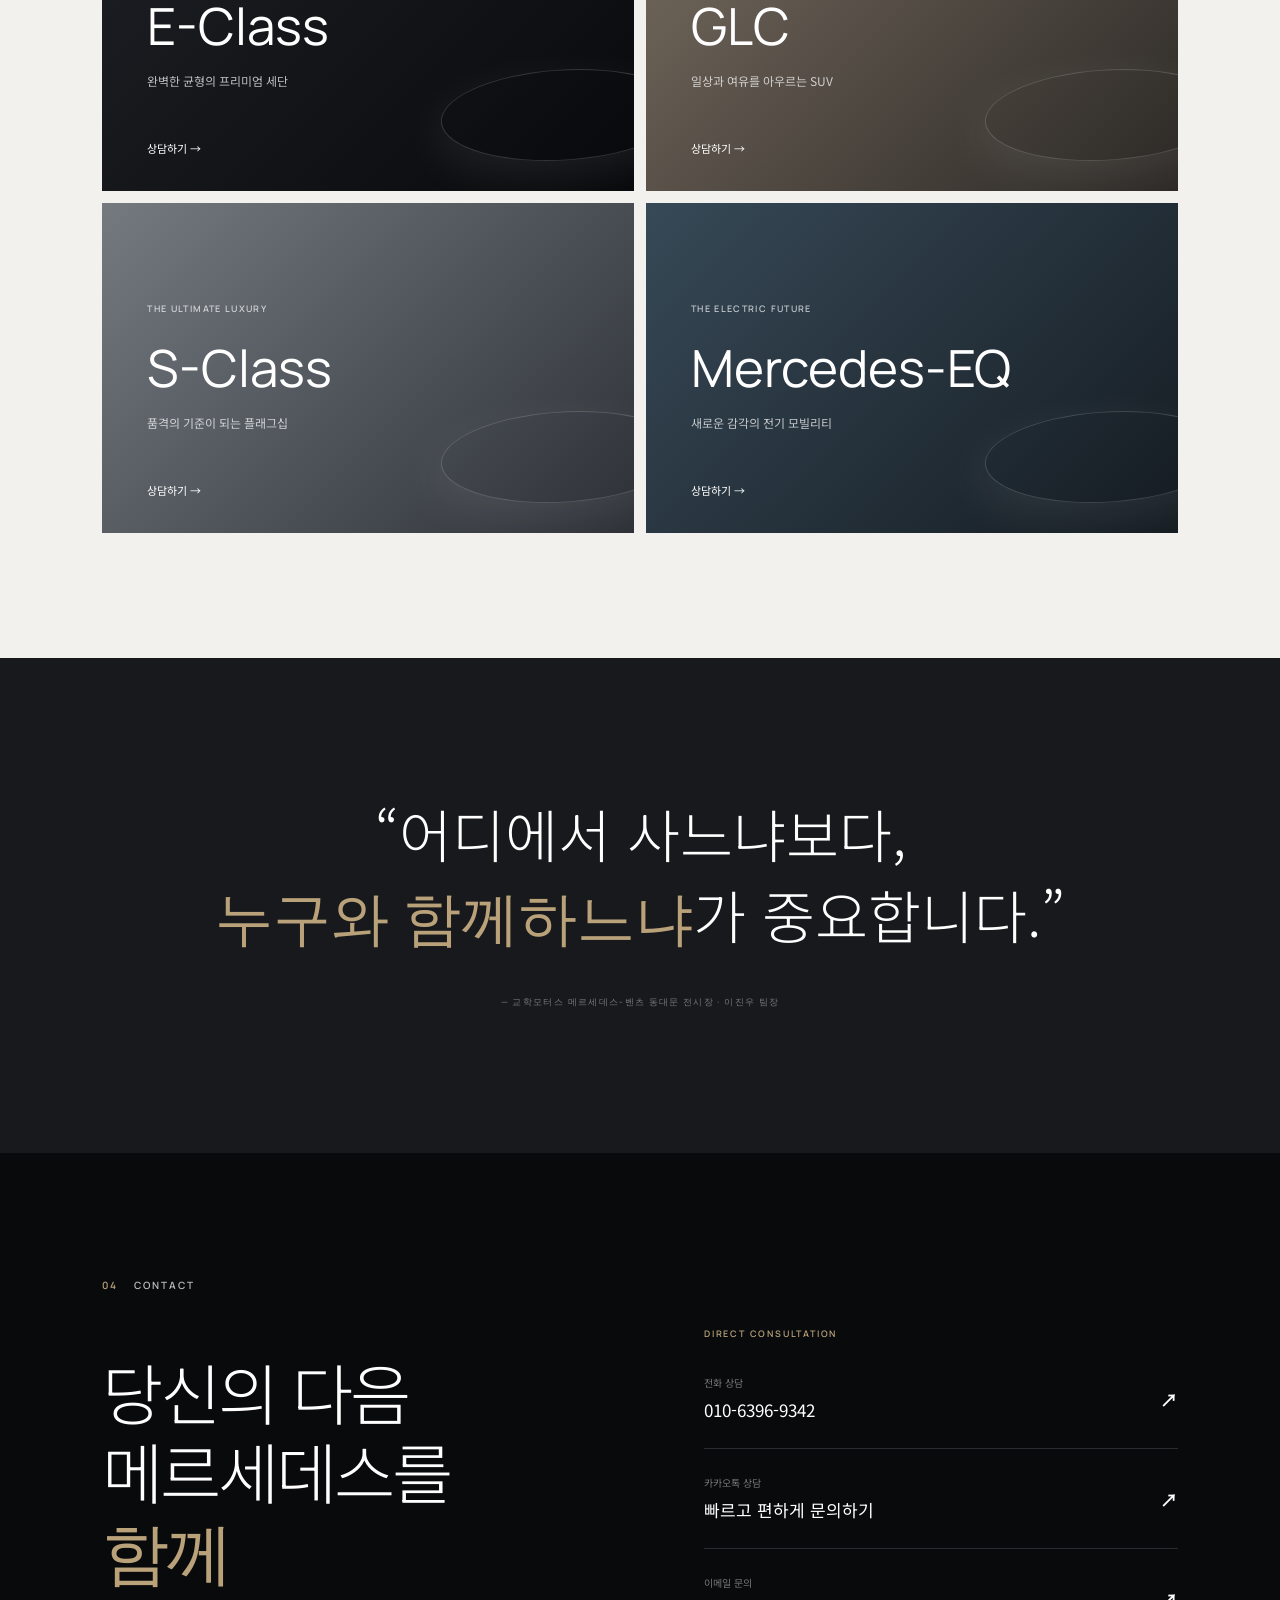
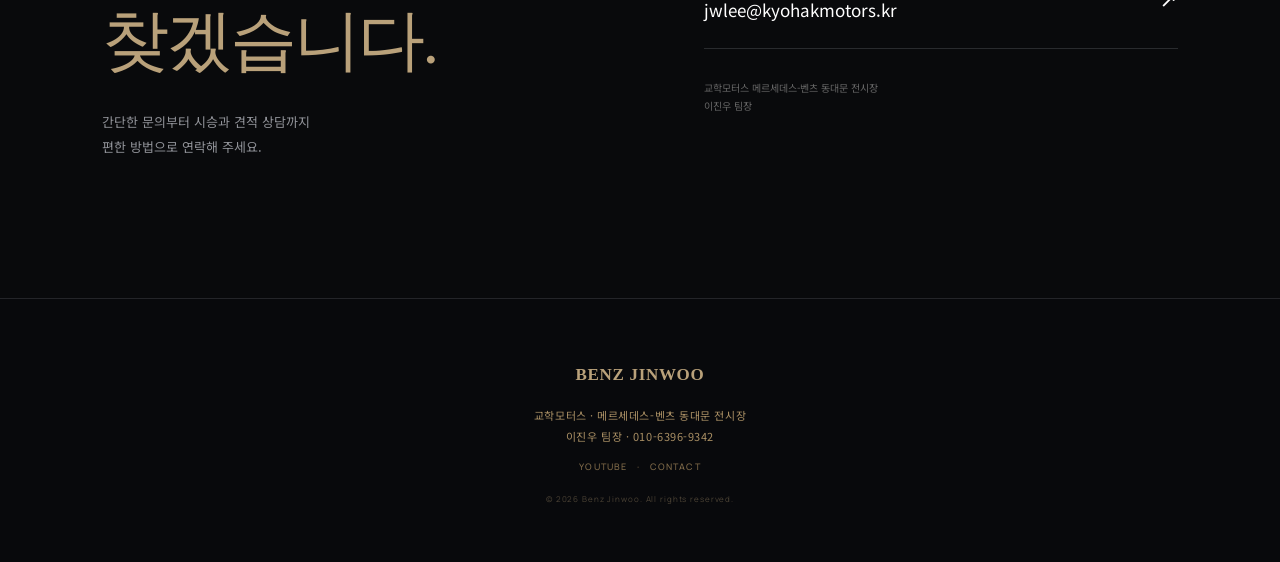
==== commit 2d5a6268: "Refine footer with premium centered layout" ====
--- a/index.html
+++ b/index.html
@@ -98,7 +98,12 @@
     </section>
   </main>
 
-  <footer><a class="brand footer-brand" href="#top"><span class="brand-mark">J</span><span><b>BENZ JINWOO</b><small>동대문 전시장 · 이진우 팀장</small></span></a><p>고객의 선택에 품격을 더합니다.</p><div><a id="footer-youtube" href="#">YOUTUBE ↗</a><a href="#contact">CONTACT ↗</a></div><small>© <span id="year"></span> Benz Jinwoo. All rights reserved.</small></footer>
+  <footer class="site-footer">
+    <a class="footer-title" href="#top">BENZ JINWOO</a>
+    <p>교학모터스 · 메르세데스-벤츠 동대문 전시장<br>이진우 팀장 · 010-6396-9342</p>
+    <nav aria-label="하단 링크"><a id="footer-youtube" href="#">YOUTUBE</a><span>·</span><a href="#contact">CONTACT</a></nav>
+    <small>© <span id="year"></span> Benz Jinwoo. All rights reserved.</small>
+  </footer>
   <div class="mobile-cta"><a id="mobile-phone" href="#">전화 상담</a><a href="#contact">상담 신청</a></div>
   <script src="script.js"></script>
 </body>
--- a/styles.css
+++ b/styles.css
@@ -1,3 +1,4 @@
 :root{--black:#08090b;--ink:#111318;--paper:#f3f1ed;--gold:#b9a17a;--muted:#8e9095;--line:rgba(255,255,255,.14)}*{box-sizing:border-box}html{scroll-behavior:smooth}body{margin:0;background:var(--paper);color:var(--ink);font-family:'Noto Sans KR',sans-serif;word-break:keep-all}a{color:inherit;text-decoration:none}button{font:inherit}.noise{position:fixed;inset:0;pointer-events:none;z-index:20;opacity:.035;background-image:url("data:image/svg+xml,%3Csvg viewBox='0 0 180 180' xmlns='http://www.w3.org/2000/svg'%3E%3Cfilter id='n'%3E%3CfeTurbulence type='fractalNoise' baseFrequency='.9' numOctaves='2' stitchTiles='stitch'/%3E%3C/filter%3E%3Crect width='100%25' height='100%25' filter='url(%23n)' opacity='.6'/%3E%3C/svg%3E")}.site-header{position:absolute;z-index:10;top:0;left:0;width:100%;height:96px;padding:0 5vw;display:flex;align-items:center;color:#fff;border-bottom:1px solid var(--line)}.brand{display:flex;align-items:center;gap:13px}.brand-mark{width:38px;height:38px;border:1px solid rgba(255,255,255,.6);border-radius:50%;display:grid;place-items:center;font-family:serif;font-size:22px}.brand b{display:block;font:600 13px/1.2 Manrope;letter-spacing:.2em}.brand small{display:block;margin-top:5px;color:#aaa;font:400 8px Manrope;letter-spacing:.13em}.desktop-nav{margin:auto;display:flex;gap:42px}.desktop-nav a{font:600 10px Manrope;letter-spacing:.18em}.desktop-nav a:hover{color:var(--gold)}.header-cta{font-size:12px;padding:12px 0;border-bottom:1px solid #fff}.header-cta span{margin-left:16px}.menu-toggle{display:none;background:none;border:0}.hero{min-height:100vh;position:relative;display:flex;align-items:center;color:#fff;background:#07090d url('assets/hero-luxury-sedan.png') center/cover no-repeat}.hero-shade{position:absolute;inset:0;background:linear-gradient(90deg,rgba(4,5,8,.94) 0%,rgba(4,5,8,.72) 38%,rgba(4,5,8,.12) 72%),linear-gradient(0deg,rgba(3,4,6,.7),transparent 45%)}.hero-content{position:relative;z-index:1;margin-left:9vw;padding-top:5vh}.eyebrow,.section-label{font:600 10px Manrope;letter-spacing:.2em}.eyebrow{display:flex;align-items:center;gap:12px;color:#d7d7d7}.eyebrow span{width:25px;height:1px;background:var(--gold)}h1,h2{margin:0;font-weight:300;letter-spacing:-.045em}h1{font-size:clamp(48px,6.2vw,92px);line-height:1.13}h1 em,h2 em,blockquote em{color:var(--gold);font-style:normal;font-family:serif}.hero-copy{margin:30px 0 36px;color:#c5c6c8;font-weight:300;line-height:1.85;font-size:15px}.hero-actions{display:flex;gap:12px}.btn{padding:17px 23px;min-width:190px;font-size:12px;display:flex;justify-content:space-between;border:1px solid rgba(255,255,255,.35);transition:.3s}.btn-primary{background:#fff;color:#111;border-color:#fff}.btn:hover{background:var(--gold);border-color:var(--gold);color:#090909}.hero-bottom{position:absolute;z-index:1;bottom:0;left:0;width:100%;padding:26px 5vw;display:flex;justify-content:space-between;align-items:end;border-top:1px solid var(--line);color:#aaa;font:400 9px/1.7 Manrope;letter-spacing:.14em}.hero-bottom b{color:#fff}.scroll{display:flex;align-items:center;gap:18px}.scroll i{width:42px;height:42px;border:1px solid #777;border-radius:50%;position:relative}.scroll i:after{content:'↓';position:absolute;inset:0;display:grid;place-items:center}.trust-strip{background:#0b0c0f;color:#fff;display:grid;grid-template-columns:repeat(3,1fr);padding:0 6vw;border-top:1px solid #282a2e}.trust-strip article{padding:42px 3vw;display:flex;gap:25px;align-items:center;border-right:1px solid #26282c}.trust-strip article:last-child{border:0}.trust-strip article>span{color:var(--gold);font:500 10px Manrope}.trust-strip strong{font:400 31px Manrope;letter-spacing:-.03em}.trust-strip p{margin:5px 0 0;color:#94969b;font-size:11px}.section{padding:125px 8vw}.section-label{display:flex;gap:16px;color:#71747b}.section-label span{color:var(--gold)}.section-label.light{color:#bbb}.about-grid{display:grid;grid-template-columns:1.1fr .9fr;gap:12vw;margin-top:75px}.about-title>p{font:500 10px/1.6 Manrope;letter-spacing:.16em;color:#999}.about h2,.models h2{font-size:clamp(42px,5vw,70px);line-height:1.22}.about-copy{padding-top:55px}.about-copy .lead{font-size:22px;line-height:1.65;margin-top:0}.about-copy>p:not(.lead){color:#6c6e73;font-size:14px;line-height:2;max-width:520px}.signature{font:italic 30px serif;margin-top:50px}.signature small{display:block;font:500 8px Manrope;color:#999;letter-spacing:.15em;margin-top:7px}.service{background:#0b0c0f;color:#fff}.service-head{display:flex;justify-content:space-between;align-items:end;margin:65px 0 70px}.service-head h2{font-size:clamp(42px,5vw,68px);line-height:1.2}.service-head p{color:#96989d;font-size:13px;line-height:1.9}.service-list{display:grid;grid-template-columns:repeat(4,1fr);border-top:1px solid #333}.service-list article{position:relative;padding:32px 26px 45px;border-right:1px solid #292b2e}.service-list article>span{font:500 9px Manrope;color:#777}.service-list .icon{font:300 43px serif;color:var(--gold);margin:55px 0 30px}.service-list h3{font-size:17px}.service-list p{font-size:12px;line-height:1.9;color:#8f9195}.models-head{display:flex;justify-content:space-between;align-items:end;margin:60px 0 50px}.models-head p{color:#777;font-size:13px}.model-tabs{display:flex;gap:8px;margin-bottom:28px}.model-tabs button{border:1px solid #ccc;background:transparent;padding:10px 20px;font:600 9px Manrope;letter-spacing:.12em;cursor:pointer}.model-tabs button.active{background:#101216;color:#fff;border-color:#101216}.model-grid{display:grid;grid-template-columns:1fr 1fr;gap:12px}.model-card{height:330px;border:0;text-align:left;padding:45px;color:#fff;cursor:pointer;position:relative;overflow:hidden;transition:transform .35s,opacity .3s}.model-card:hover{transform:translateY(-5px)}.model-card:after{content:'';position:absolute;width:240px;height:90px;border:1px solid rgba(255,255,255,.16);border-radius:50%;right:-50px;bottom:30px;transform:skewX(-20deg);box-shadow:0 15px 45px rgba(255,255,255,.08)}.model-card small{font:600 9px Manrope;letter-spacing:.15em;opacity:.7}.model-card h3{font:400 clamp(35px,4vw,53px) Manrope;margin:15px 0 5px}.model-card p{opacity:.72;font-size:12px}.model-card>span{position:absolute;bottom:35px;font-size:11px}.model-card.dark{background:linear-gradient(135deg,#1d2025,#08090b)}.model-card.warm{background:linear-gradient(135deg,#776c60,#2c2926)}.model-card.silver{background:linear-gradient(135deg,#747a80,#2d3137)}.model-card.blue{background:linear-gradient(135deg,#374957,#151c22)}.model-card.hidden{display:none}.quote-band{padding:135px 8vw;background:#18191c;color:#fff;text-align:center}.quote-band blockquote{font-size:clamp(35px,4.5vw,65px);font-weight:300;line-height:1.4;margin:0}.quote-band p{color:#777;font:500 9px Manrope;letter-spacing:.15em;margin-top:35px}.contact{background:#090a0c;color:#fff;display:grid;grid-template-columns:1fr 1fr;gap:10vw}.contact-copy h2{font-size:clamp(45px,5.2vw,72px);line-height:1.18;margin-top:60px}.contact-copy>p{color:#909298;line-height:1.9;font-size:13px;margin-top:30px}.contact-panel{padding-top:40px}.mini{font:600 9px Manrope;letter-spacing:.2em;color:var(--gold)}.contact-row{padding:26px 0;display:flex;align-items:center;justify-content:space-between;border-bottom:1px solid #292b2e;transition:.25s}.contact-row:hover{padding-left:12px;color:var(--gold)}.contact-row small{display:block;color:#777;font-size:10px;margin-bottom:7px}.contact-row strong{font-size:17px;font-weight:400}.contact-row b{font-size:18px}.contact-note{color:#666;font-size:10px;line-height:1.8;margin-top:30px}footer{background:#050607;color:#fff;padding:55px 5vw;display:grid;grid-template-columns:1fr 1fr 1fr;gap:25px;align-items:center;border-top:1px solid #222}.footer-brand{grid-row:span 2}.footer-brand .brand-mark{width:42px;height:42px}footer>p{color:#777;font-size:11px;text-align:center}footer>div{text-align:right}footer>div a{font:600 9px Manrope;letter-spacing:.14em;margin-left:25px}footer>small{grid-column:2/4;text-align:right;color:#494b50;font:400 8px Manrope;letter-spacing:.12em}.mobile-cta{display:none}.reveal{opacity:0;transform:translateY(24px);transition:opacity .8s ease,transform .8s ease}.reveal.visible{opacity:1;transform:none}
 @media(max-width:800px){.site-header{height:76px;padding:0 20px}.desktop-nav,.header-cta{display:none}.menu-toggle{display:block;margin-left:auto;width:36px}.menu-toggle span{display:block;height:1px;background:#fff;margin:7px}.site-header.open{position:fixed;background:#08090b;height:100vh;align-items:flex-start;padding-top:20px}.site-header.open .desktop-nav{display:flex;position:absolute;inset:120px 25px auto;flex-direction:column;gap:30px}.site-header.open .desktop-nav a{font-size:22px}.hero{min-height:790px;background-position:66% center}.hero-shade{background:linear-gradient(90deg,rgba(4,5,8,.88),rgba(4,5,8,.3)),linear-gradient(0deg,rgba(3,4,6,.75),transparent)}.hero-content{margin:0;padding:80px 24px 0}.eyebrow{font-size:8px}h1{font-size:48px}.hero-copy br{display:none}.hero-copy{font-size:13px;max-width:310px}.hero-actions{flex-direction:column;width:220px}.hero-bottom{padding:20px 24px}.hero-bottom>p{display:none}.trust-strip{grid-template-columns:1fr;padding:0 24px}.trust-strip article{border-right:0;border-bottom:1px solid #26282c;padding:28px 5px}.section{padding:85px 24px}.about-grid,.contact{grid-template-columns:1fr;gap:20px;margin-top:45px}.about h2,.models h2{font-size:40px}.about-copy{padding-top:10px}.about-copy .lead{font-size:18px}.service-head,.models-head{display:block;margin:45px 0}.service-head h2{font-size:39px}.service-head p,.models-head p{margin-top:25px}.service-list{grid-template-columns:1fr 1fr}.service-list article{padding:25px 16px}.service-list .icon{margin:35px 0 20px}.model-grid{grid-template-columns:1fr}.model-card{height:270px;padding:30px}.model-tabs{overflow:auto}.quote-band{padding:90px 24px}.contact{padding-bottom:120px}.contact-copy h2{font-size:45px}.contact-panel{padding-top:10px}footer{grid-template-columns:1fr;text-align:center;padding-bottom:100px}.footer-brand{justify-content:center}.footer-brand,footer>p,footer>div,footer>small{grid-column:auto;text-align:center}footer>div a{margin:0 12px}.mobile-cta{position:fixed;z-index:19;display:grid;grid-template-columns:1fr 1fr;bottom:0;left:0;width:100%;background:#fff;box-shadow:0 -5px 20px rgba(0,0,0,.16)}.mobile-cta a{padding:17px;text-align:center;font-size:13px}.mobile-cta a:last-child{background:#15171a;color:#fff}}
 @media(prefers-reduced-motion:reduce){html{scroll-behavior:auto}.reveal{opacity:1;transform:none;transition:none}}
+.site-footer{display:block;background:#08090c;color:var(--gold);padding:62px 24px 58px;text-align:center;border-top:1px solid #242529}.footer-title{display:inline-block;font:600 17px/1.2 serif;letter-spacing:.04em;margin-bottom:20px}.site-footer>p{margin:0;color:#a98f64;font-size:11px;line-height:1.9;letter-spacing:.05em;text-align:center}.site-footer nav{display:flex;justify-content:center;gap:10px;margin-top:13px;color:#7f6a49;font:500 9px Manrope;letter-spacing:.12em}.site-footer nav a{transition:color .2s}.site-footer nav a:hover{color:#d4bc93}.site-footer>small{display:block;margin-top:20px;color:#4d4436;font:400 8px Manrope;letter-spacing:.11em;text-align:center}.site-footer>nav,.site-footer>small{grid-column:auto}@media(max-width:800px){.site-footer{display:block;padding:52px 20px 100px}.site-footer>p,.site-footer>nav,.site-footer>small{text-align:center}}
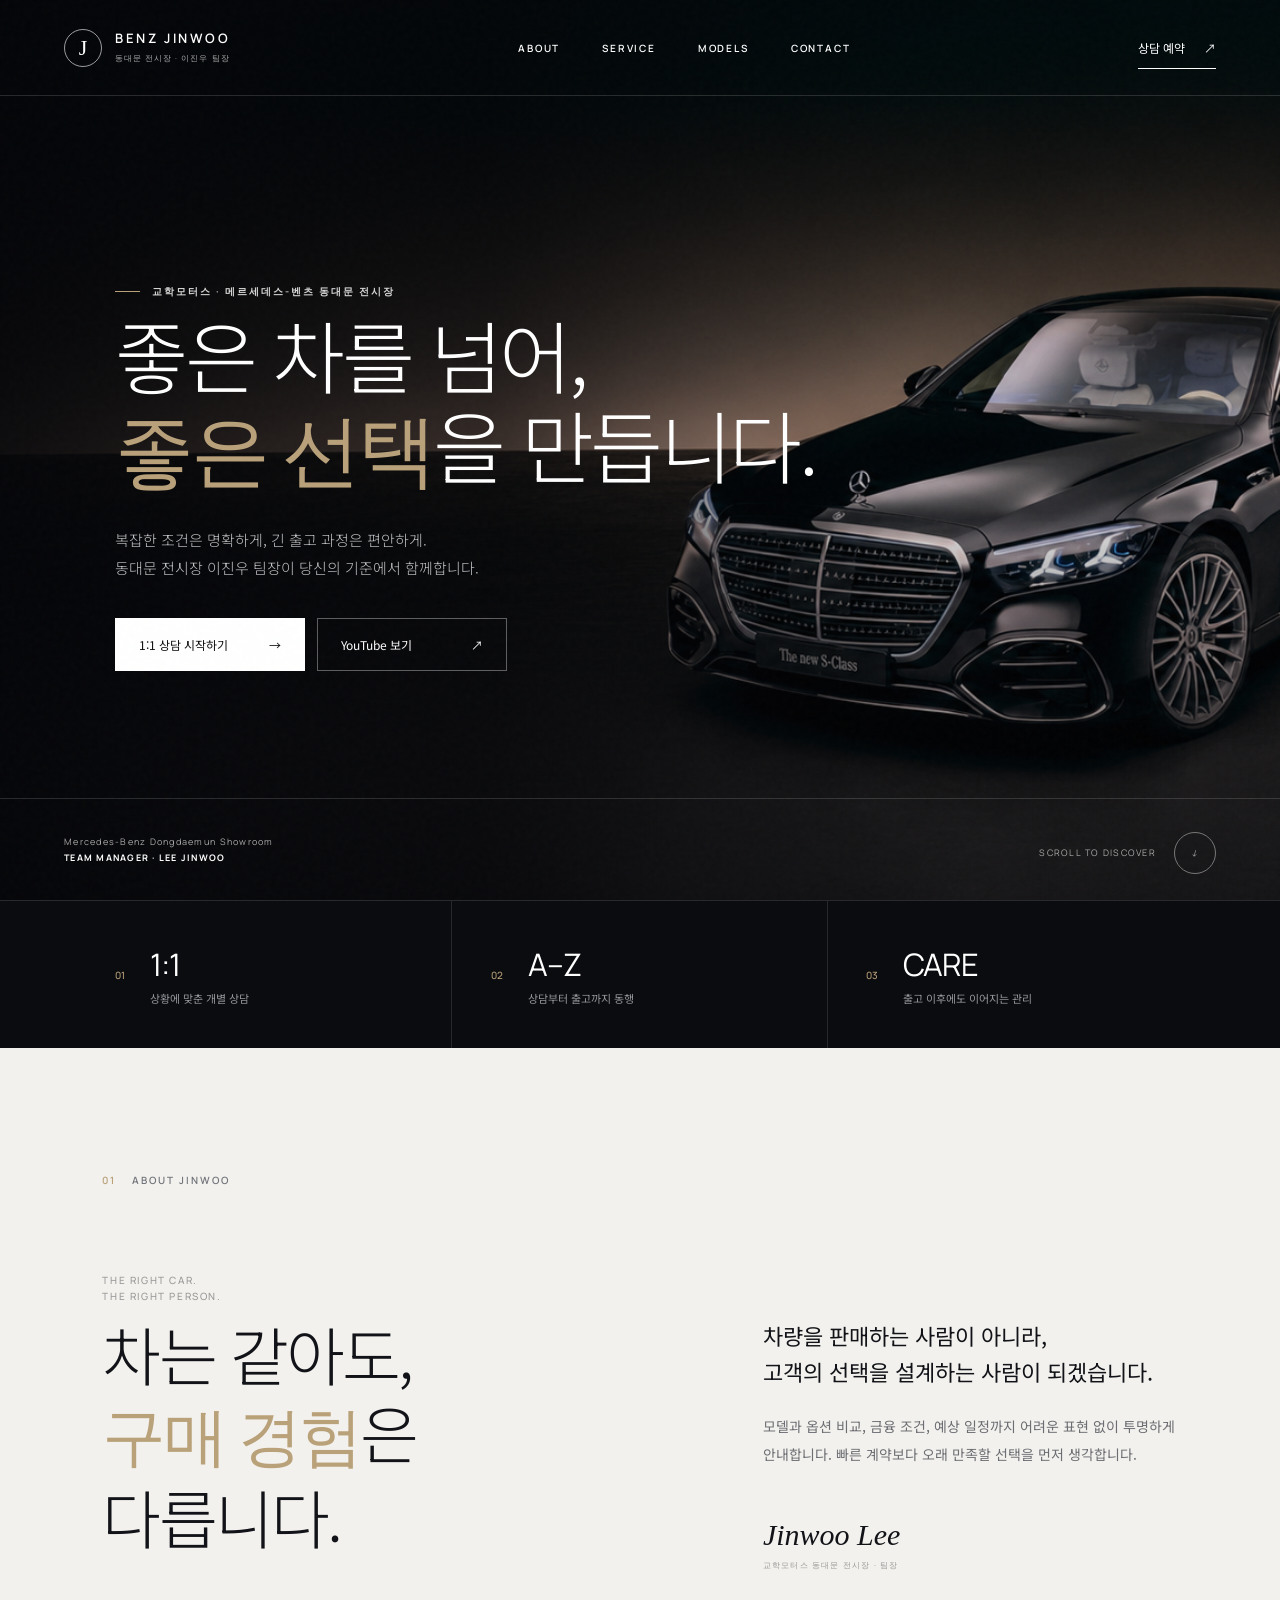
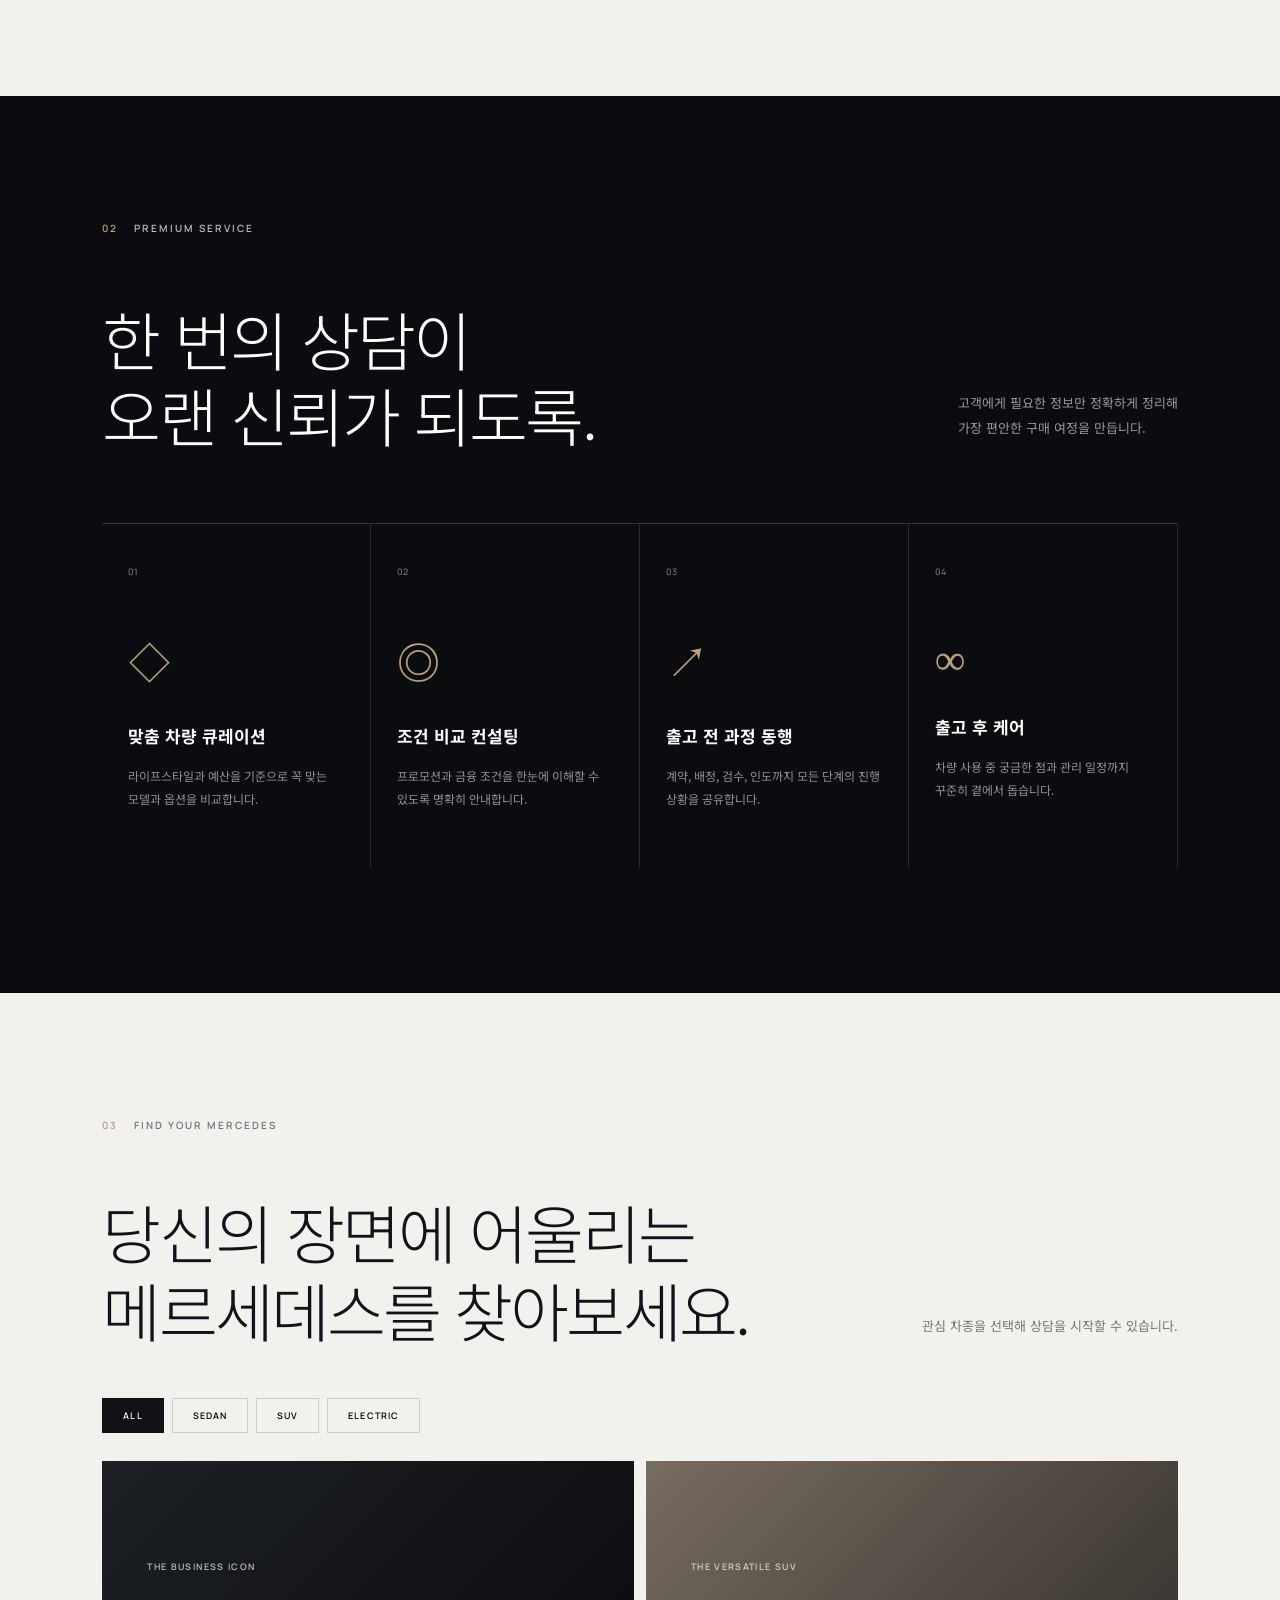
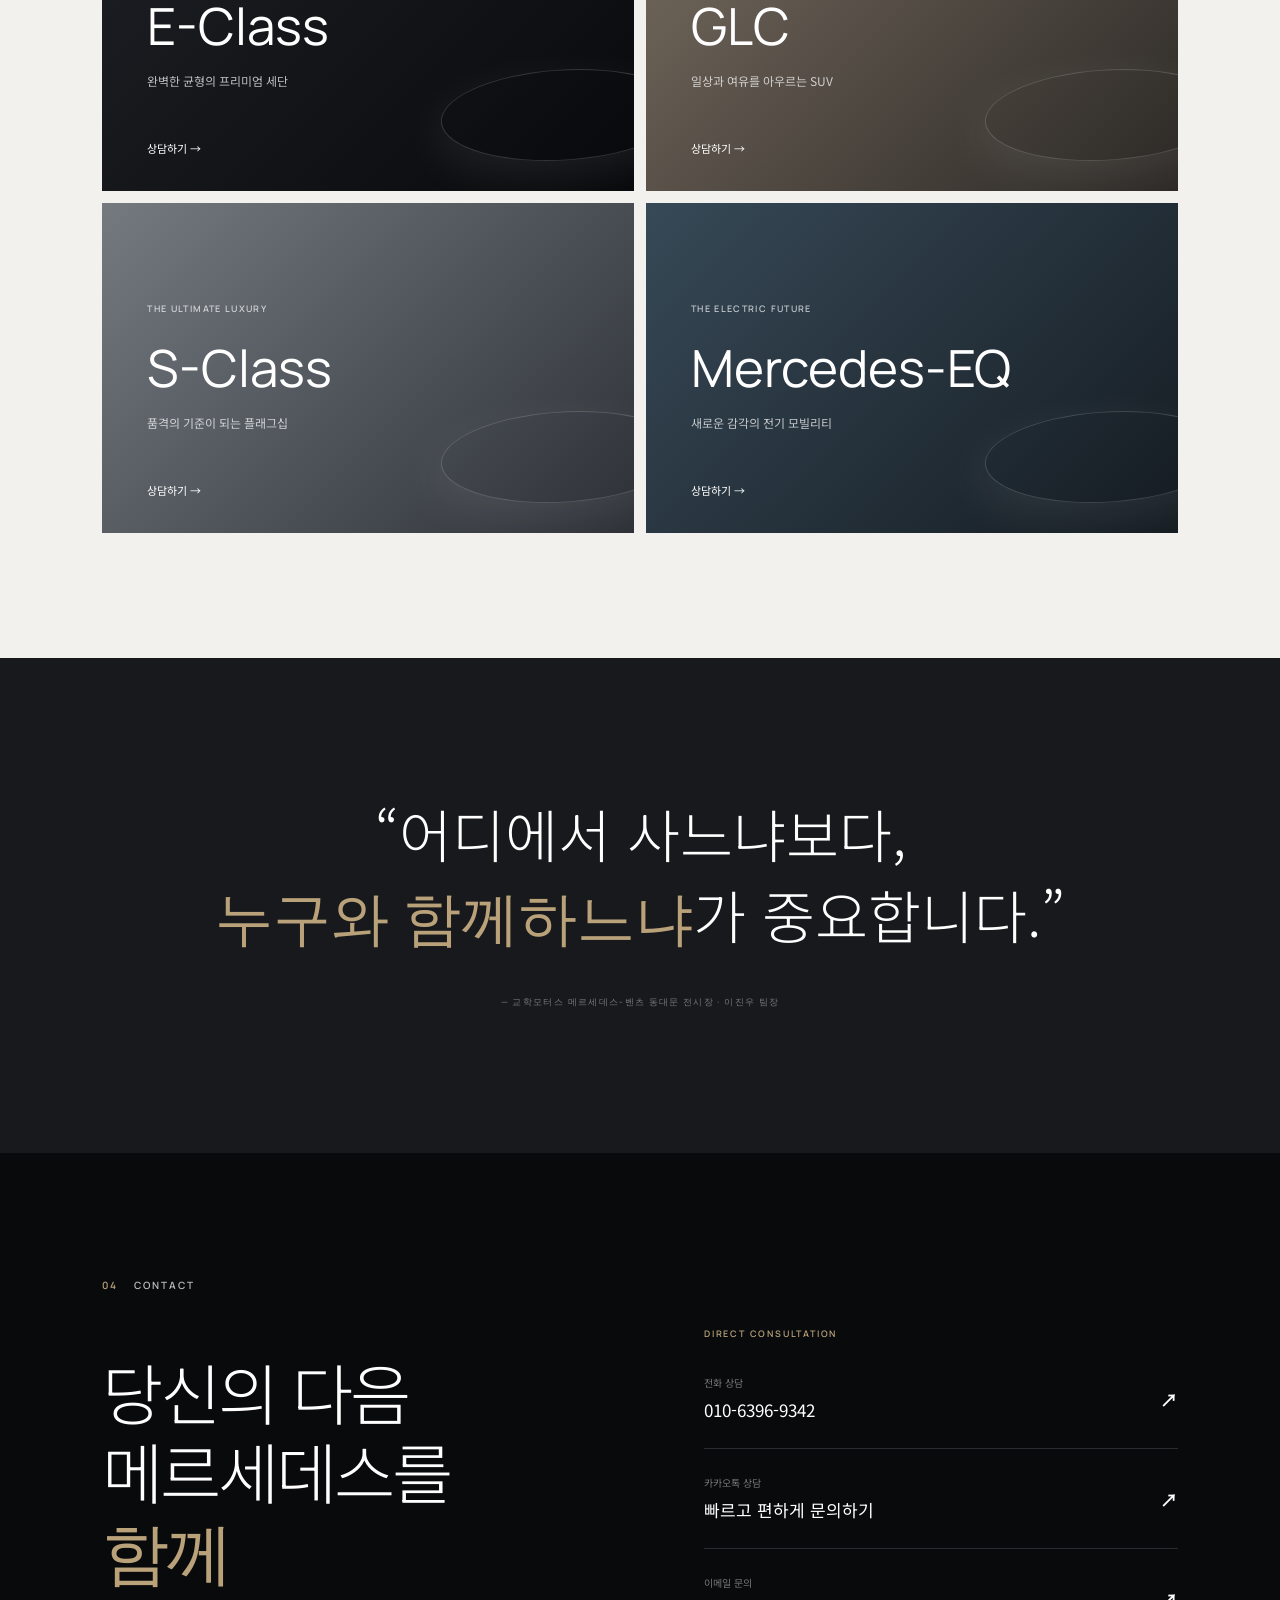
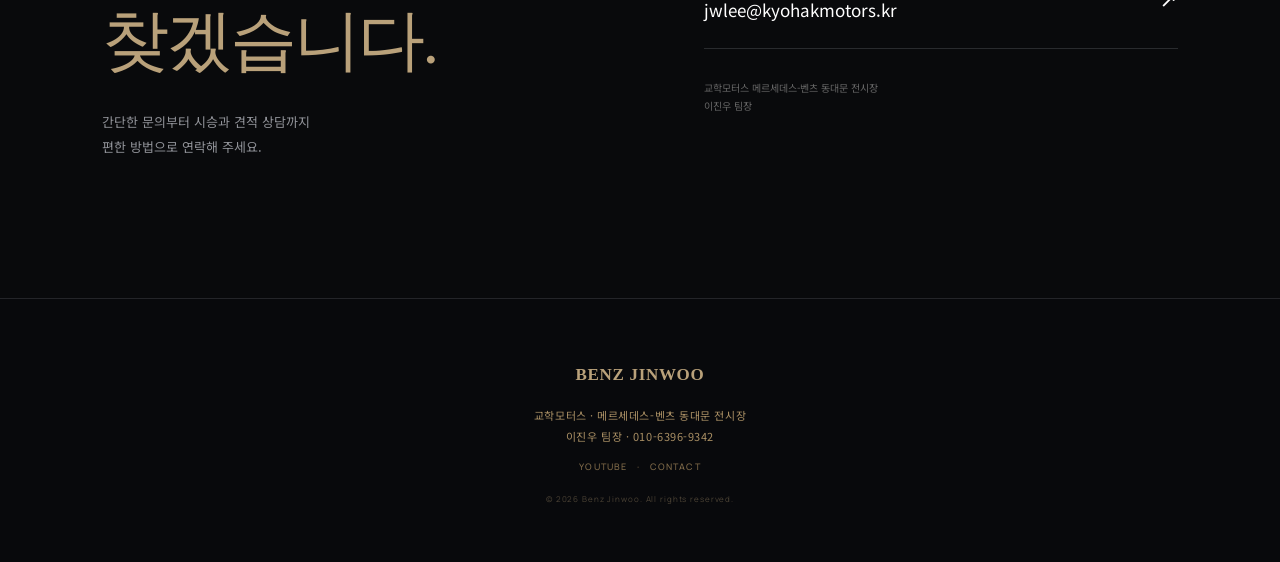
==== commit fe497f05: "Refresh cached hero styles" ====
--- a/index.html
+++ b/index.html
@@ -9,7 +9,7 @@
   <link rel="preconnect" href="https://fonts.googleapis.com">
   <link rel="preconnect" href="https://fonts.gstatic.com" crossorigin>
   <link href="https://fonts.googleapis.com/css2?family=Manrope:wght@400;500;600;700&family=Noto+Sans+KR:wght@300;400;500;600;700&display=swap" rel="stylesheet">
-  <link rel="stylesheet" href="styles.css">
+  <link rel="stylesheet" href="styles.css?v=20260716-sclass">
 </head>
 <body>
   <div class="noise" aria-hidden="true"></div>
--- a/styles.css
+++ b/styles.css
@@ -1,4 +1,5 @@
 :root{--black:#08090b;--ink:#111318;--paper:#f3f1ed;--gold:#b9a17a;--muted:#8e9095;--line:rgba(255,255,255,.14)}*{box-sizing:border-box}html{scroll-behavior:smooth}body{margin:0;background:var(--paper);color:var(--ink);font-family:'Noto Sans KR',sans-serif;word-break:keep-all}a{color:inherit;text-decoration:none}button{font:inherit}.noise{position:fixed;inset:0;pointer-events:none;z-index:20;opacity:.035;background-image:url("data:image/svg+xml,%3Csvg viewBox='0 0 180 180' xmlns='http://www.w3.org/2000/svg'%3E%3Cfilter id='n'%3E%3CfeTurbulence type='fractalNoise' baseFrequency='.9' numOctaves='2' stitchTiles='stitch'/%3E%3C/filter%3E%3Crect width='100%25' height='100%25' filter='url(%23n)' opacity='.6'/%3E%3C/svg%3E")}.site-header{position:absolute;z-index:10;top:0;left:0;width:100%;height:96px;padding:0 5vw;display:flex;align-items:center;color:#fff;border-bottom:1px solid var(--line)}.brand{display:flex;align-items:center;gap:13px}.brand-mark{width:38px;height:38px;border:1px solid rgba(255,255,255,.6);border-radius:50%;display:grid;place-items:center;font-family:serif;font-size:22px}.brand b{display:block;font:600 13px/1.2 Manrope;letter-spacing:.2em}.brand small{display:block;margin-top:5px;color:#aaa;font:400 8px Manrope;letter-spacing:.13em}.desktop-nav{margin:auto;display:flex;gap:42px}.desktop-nav a{font:600 10px Manrope;letter-spacing:.18em}.desktop-nav a:hover{color:var(--gold)}.header-cta{font-size:12px;padding:12px 0;border-bottom:1px solid #fff}.header-cta span{margin-left:16px}.menu-toggle{display:none;background:none;border:0}.hero{min-height:100vh;position:relative;display:flex;align-items:center;color:#fff;background:#07090d url('assets/hero-luxury-sedan.png') center/cover no-repeat}.hero-shade{position:absolute;inset:0;background:linear-gradient(90deg,rgba(4,5,8,.94) 0%,rgba(4,5,8,.72) 38%,rgba(4,5,8,.12) 72%),linear-gradient(0deg,rgba(3,4,6,.7),transparent 45%)}.hero-content{position:relative;z-index:1;margin-left:9vw;padding-top:5vh}.eyebrow,.section-label{font:600 10px Manrope;letter-spacing:.2em}.eyebrow{display:flex;align-items:center;gap:12px;color:#d7d7d7}.eyebrow span{width:25px;height:1px;background:var(--gold)}h1,h2{margin:0;font-weight:300;letter-spacing:-.045em}h1{font-size:clamp(48px,6.2vw,92px);line-height:1.13}h1 em,h2 em,blockquote em{color:var(--gold);font-style:normal;font-family:serif}.hero-copy{margin:30px 0 36px;color:#c5c6c8;font-weight:300;line-height:1.85;font-size:15px}.hero-actions{display:flex;gap:12px}.btn{padding:17px 23px;min-width:190px;font-size:12px;display:flex;justify-content:space-between;border:1px solid rgba(255,255,255,.35);transition:.3s}.btn-primary{background:#fff;color:#111;border-color:#fff}.btn:hover{background:var(--gold);border-color:var(--gold);color:#090909}.hero-bottom{position:absolute;z-index:1;bottom:0;left:0;width:100%;padding:26px 5vw;display:flex;justify-content:space-between;align-items:end;border-top:1px solid var(--line);color:#aaa;font:400 9px/1.7 Manrope;letter-spacing:.14em}.hero-bottom b{color:#fff}.scroll{display:flex;align-items:center;gap:18px}.scroll i{width:42px;height:42px;border:1px solid #777;border-radius:50%;position:relative}.scroll i:after{content:'↓';position:absolute;inset:0;display:grid;place-items:center}.trust-strip{background:#0b0c0f;color:#fff;display:grid;grid-template-columns:repeat(3,1fr);padding:0 6vw;border-top:1px solid #282a2e}.trust-strip article{padding:42px 3vw;display:flex;gap:25px;align-items:center;border-right:1px solid #26282c}.trust-strip article:last-child{border:0}.trust-strip article>span{color:var(--gold);font:500 10px Manrope}.trust-strip strong{font:400 31px Manrope;letter-spacing:-.03em}.trust-strip p{margin:5px 0 0;color:#94969b;font-size:11px}.section{padding:125px 8vw}.section-label{display:flex;gap:16px;color:#71747b}.section-label span{color:var(--gold)}.section-label.light{color:#bbb}.about-grid{display:grid;grid-template-columns:1.1fr .9fr;gap:12vw;margin-top:75px}.about-title>p{font:500 10px/1.6 Manrope;letter-spacing:.16em;color:#999}.about h2,.models h2{font-size:clamp(42px,5vw,70px);line-height:1.22}.about-copy{padding-top:55px}.about-copy .lead{font-size:22px;line-height:1.65;margin-top:0}.about-copy>p:not(.lead){color:#6c6e73;font-size:14px;line-height:2;max-width:520px}.signature{font:italic 30px serif;margin-top:50px}.signature small{display:block;font:500 8px Manrope;color:#999;letter-spacing:.15em;margin-top:7px}.service{background:#0b0c0f;color:#fff}.service-head{display:flex;justify-content:space-between;align-items:end;margin:65px 0 70px}.service-head h2{font-size:clamp(42px,5vw,68px);line-height:1.2}.service-head p{color:#96989d;font-size:13px;line-height:1.9}.service-list{display:grid;grid-template-columns:repeat(4,1fr);border-top:1px solid #333}.service-list article{position:relative;padding:32px 26px 45px;border-right:1px solid #292b2e}.service-list article>span{font:500 9px Manrope;color:#777}.service-list .icon{font:300 43px serif;color:var(--gold);margin:55px 0 30px}.service-list h3{font-size:17px}.service-list p{font-size:12px;line-height:1.9;color:#8f9195}.models-head{display:flex;justify-content:space-between;align-items:end;margin:60px 0 50px}.models-head p{color:#777;font-size:13px}.model-tabs{display:flex;gap:8px;margin-bottom:28px}.model-tabs button{border:1px solid #ccc;background:transparent;padding:10px 20px;font:600 9px Manrope;letter-spacing:.12em;cursor:pointer}.model-tabs button.active{background:#101216;color:#fff;border-color:#101216}.model-grid{display:grid;grid-template-columns:1fr 1fr;gap:12px}.model-card{height:330px;border:0;text-align:left;padding:45px;color:#fff;cursor:pointer;position:relative;overflow:hidden;transition:transform .35s,opacity .3s}.model-card:hover{transform:translateY(-5px)}.model-card:after{content:'';position:absolute;width:240px;height:90px;border:1px solid rgba(255,255,255,.16);border-radius:50%;right:-50px;bottom:30px;transform:skewX(-20deg);box-shadow:0 15px 45px rgba(255,255,255,.08)}.model-card small{font:600 9px Manrope;letter-spacing:.15em;opacity:.7}.model-card h3{font:400 clamp(35px,4vw,53px) Manrope;margin:15px 0 5px}.model-card p{opacity:.72;font-size:12px}.model-card>span{position:absolute;bottom:35px;font-size:11px}.model-card.dark{background:linear-gradient(135deg,#1d2025,#08090b)}.model-card.warm{background:linear-gradient(135deg,#776c60,#2c2926)}.model-card.silver{background:linear-gradient(135deg,#747a80,#2d3137)}.model-card.blue{background:linear-gradient(135deg,#374957,#151c22)}.model-card.hidden{display:none}.quote-band{padding:135px 8vw;background:#18191c;color:#fff;text-align:center}.quote-band blockquote{font-size:clamp(35px,4.5vw,65px);font-weight:300;line-height:1.4;margin:0}.quote-band p{color:#777;font:500 9px Manrope;letter-spacing:.15em;margin-top:35px}.contact{background:#090a0c;color:#fff;display:grid;grid-template-columns:1fr 1fr;gap:10vw}.contact-copy h2{font-size:clamp(45px,5.2vw,72px);line-height:1.18;margin-top:60px}.contact-copy>p{color:#909298;line-height:1.9;font-size:13px;margin-top:30px}.contact-panel{padding-top:40px}.mini{font:600 9px Manrope;letter-spacing:.2em;color:var(--gold)}.contact-row{padding:26px 0;display:flex;align-items:center;justify-content:space-between;border-bottom:1px solid #292b2e;transition:.25s}.contact-row:hover{padding-left:12px;color:var(--gold)}.contact-row small{display:block;color:#777;font-size:10px;margin-bottom:7px}.contact-row strong{font-size:17px;font-weight:400}.contact-row b{font-size:18px}.contact-note{color:#666;font-size:10px;line-height:1.8;margin-top:30px}footer{background:#050607;color:#fff;padding:55px 5vw;display:grid;grid-template-columns:1fr 1fr 1fr;gap:25px;align-items:center;border-top:1px solid #222}.footer-brand{grid-row:span 2}.footer-brand .brand-mark{width:42px;height:42px}footer>p{color:#777;font-size:11px;text-align:center}footer>div{text-align:right}footer>div a{font:600 9px Manrope;letter-spacing:.14em;margin-left:25px}footer>small{grid-column:2/4;text-align:right;color:#494b50;font:400 8px Manrope;letter-spacing:.12em}.mobile-cta{display:none}.reveal{opacity:0;transform:translateY(24px);transition:opacity .8s ease,transform .8s ease}.reveal.visible{opacity:1;transform:none}
 @media(max-width:800px){.site-header{height:76px;padding:0 20px}.desktop-nav,.header-cta{display:none}.menu-toggle{display:block;margin-left:auto;width:36px}.menu-toggle span{display:block;height:1px;background:#fff;margin:7px}.site-header.open{position:fixed;background:#08090b;height:100vh;align-items:flex-start;padding-top:20px}.site-header.open .desktop-nav{display:flex;position:absolute;inset:120px 25px auto;flex-direction:column;gap:30px}.site-header.open .desktop-nav a{font-size:22px}.hero{min-height:790px;background-position:66% center}.hero-shade{background:linear-gradient(90deg,rgba(4,5,8,.88),rgba(4,5,8,.3)),linear-gradient(0deg,rgba(3,4,6,.75),transparent)}.hero-content{margin:0;padding:80px 24px 0}.eyebrow{font-size:8px}h1{font-size:48px}.hero-copy br{display:none}.hero-copy{font-size:13px;max-width:310px}.hero-actions{flex-direction:column;width:220px}.hero-bottom{padding:20px 24px}.hero-bottom>p{display:none}.trust-strip{grid-template-columns:1fr;padding:0 24px}.trust-strip article{border-right:0;border-bottom:1px solid #26282c;padding:28px 5px}.section{padding:85px 24px}.about-grid,.contact{grid-template-columns:1fr;gap:20px;margin-top:45px}.about h2,.models h2{font-size:40px}.about-copy{padding-top:10px}.about-copy .lead{font-size:18px}.service-head,.models-head{display:block;margin:45px 0}.service-head h2{font-size:39px}.service-head p,.models-head p{margin-top:25px}.service-list{grid-template-columns:1fr 1fr}.service-list article{padding:25px 16px}.service-list .icon{margin:35px 0 20px}.model-grid{grid-template-columns:1fr}.model-card{height:270px;padding:30px}.model-tabs{overflow:auto}.quote-band{padding:90px 24px}.contact{padding-bottom:120px}.contact-copy h2{font-size:45px}.contact-panel{padding-top:10px}footer{grid-template-columns:1fr;text-align:center;padding-bottom:100px}.footer-brand{justify-content:center}.footer-brand,footer>p,footer>div,footer>small{grid-column:auto;text-align:center}footer>div a{margin:0 12px}.mobile-cta{position:fixed;z-index:19;display:grid;grid-template-columns:1fr 1fr;bottom:0;left:0;width:100%;background:#fff;box-shadow:0 -5px 20px rgba(0,0,0,.16)}.mobile-cta a{padding:17px;text-align:center;font-size:13px}.mobile-cta a:last-child{background:#15171a;color:#fff}}
 @media(prefers-reduced-motion:reduce){html{scroll-behavior:auto}.reveal{opacity:1;transform:none;transition:none}}
+.hero{background-image:url('assets/hero-new-sclass-wide.png')}
 .site-footer{display:block;background:#08090c;color:var(--gold);padding:62px 24px 58px;text-align:center;border-top:1px solid #242529}.footer-title{display:inline-block;font:600 17px/1.2 serif;letter-spacing:.04em;margin-bottom:20px}.site-footer>p{margin:0;color:#a98f64;font-size:11px;line-height:1.9;letter-spacing:.05em;text-align:center}.site-footer nav{display:flex;justify-content:center;gap:10px;margin-top:13px;color:#7f6a49;font:500 9px Manrope;letter-spacing:.12em}.site-footer nav a{transition:color .2s}.site-footer nav a:hover{color:#d4bc93}.site-footer>small{display:block;margin-top:20px;color:#4d4436;font:400 8px Manrope;letter-spacing:.11em;text-align:center}.site-footer>nav,.site-footer>small{grid-column:auto}@media(max-width:800px){.site-footer{display:block;padding:52px 20px 100px}.site-footer>p,.site-footer>nav,.site-footer>small{text-align:center}}
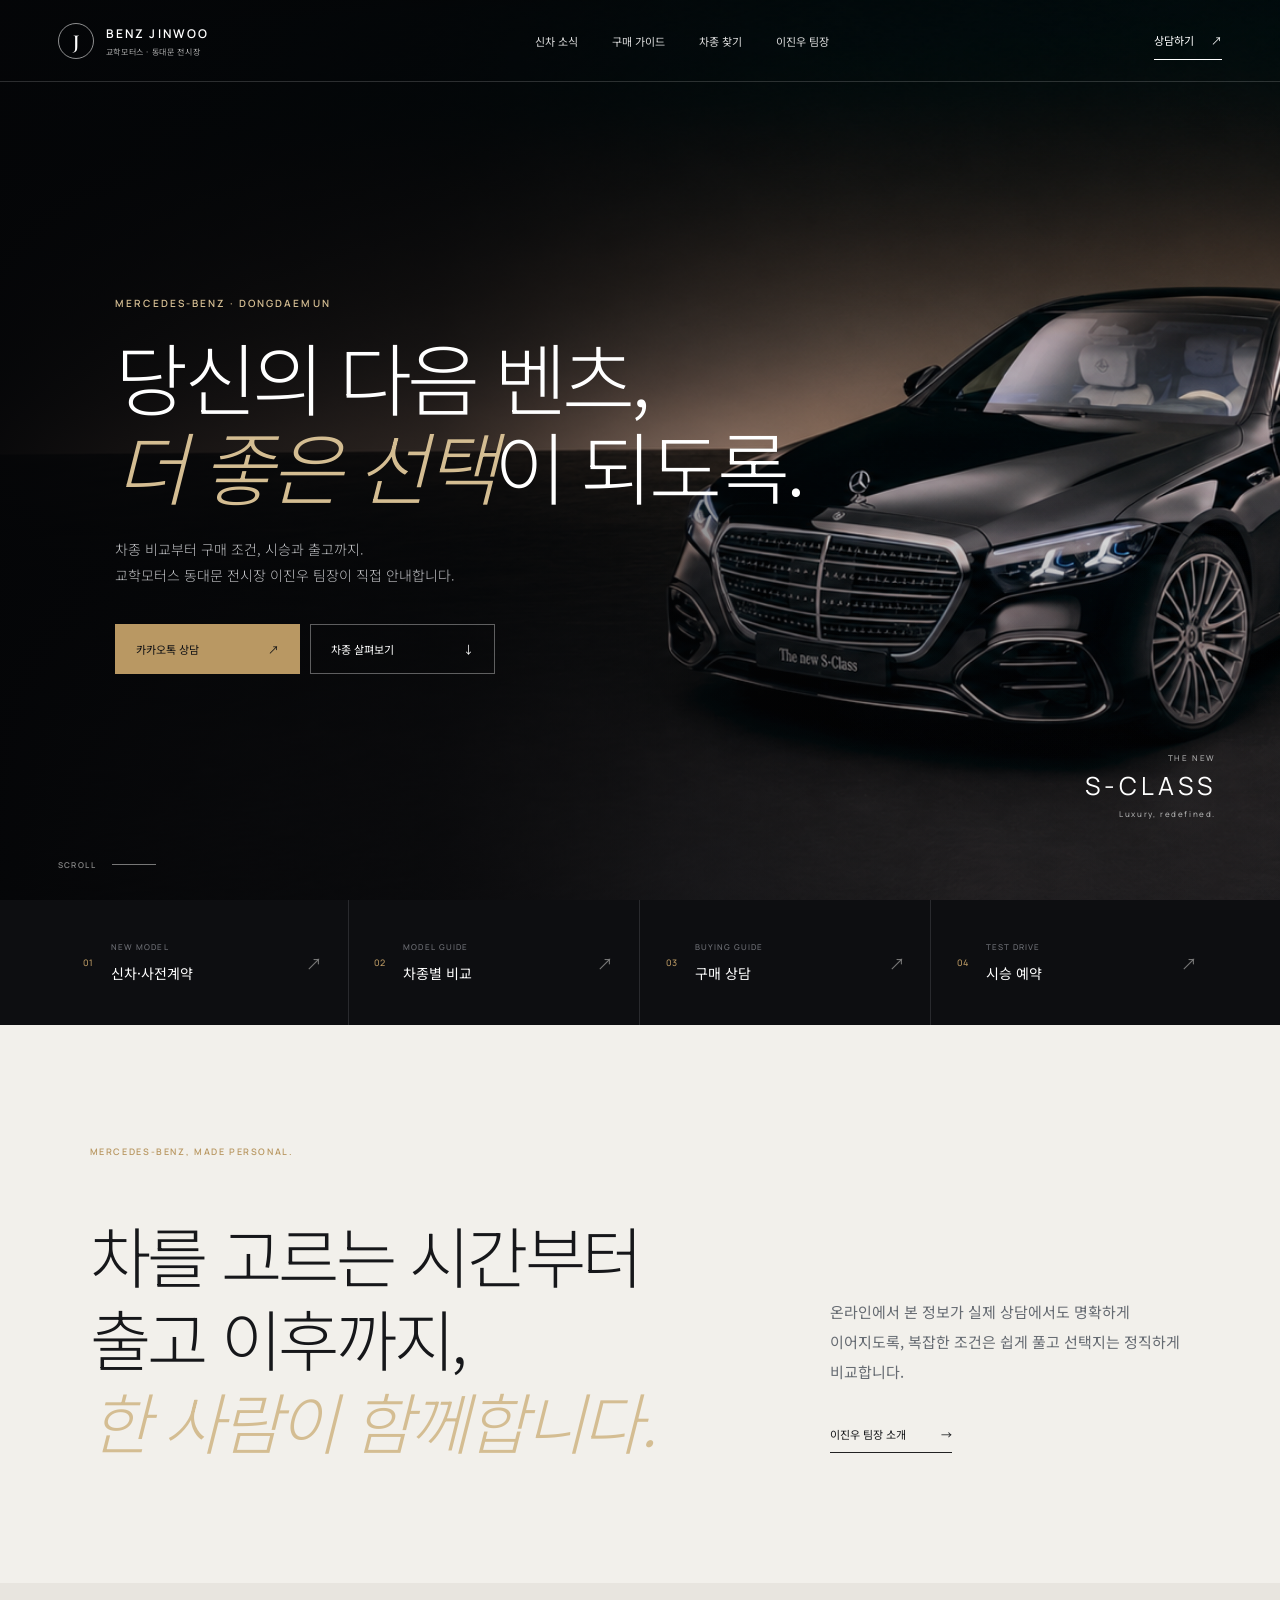
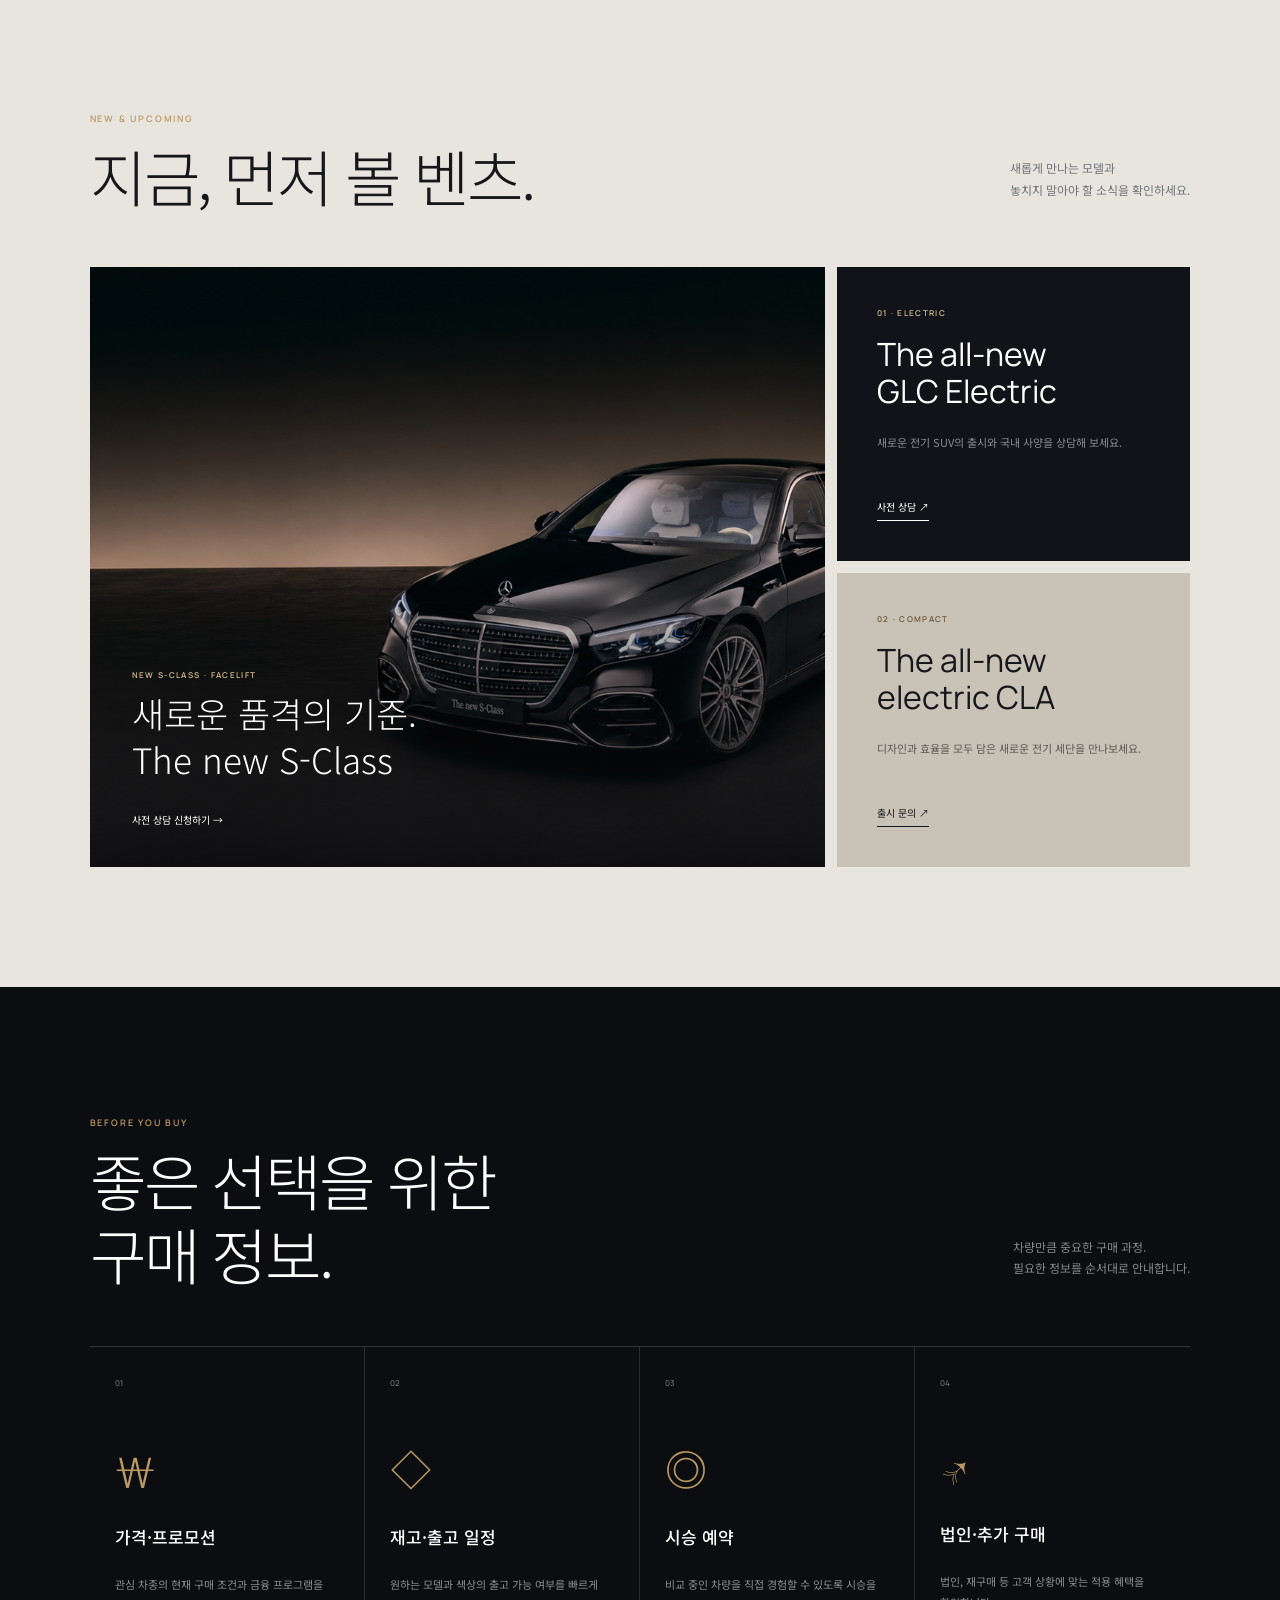
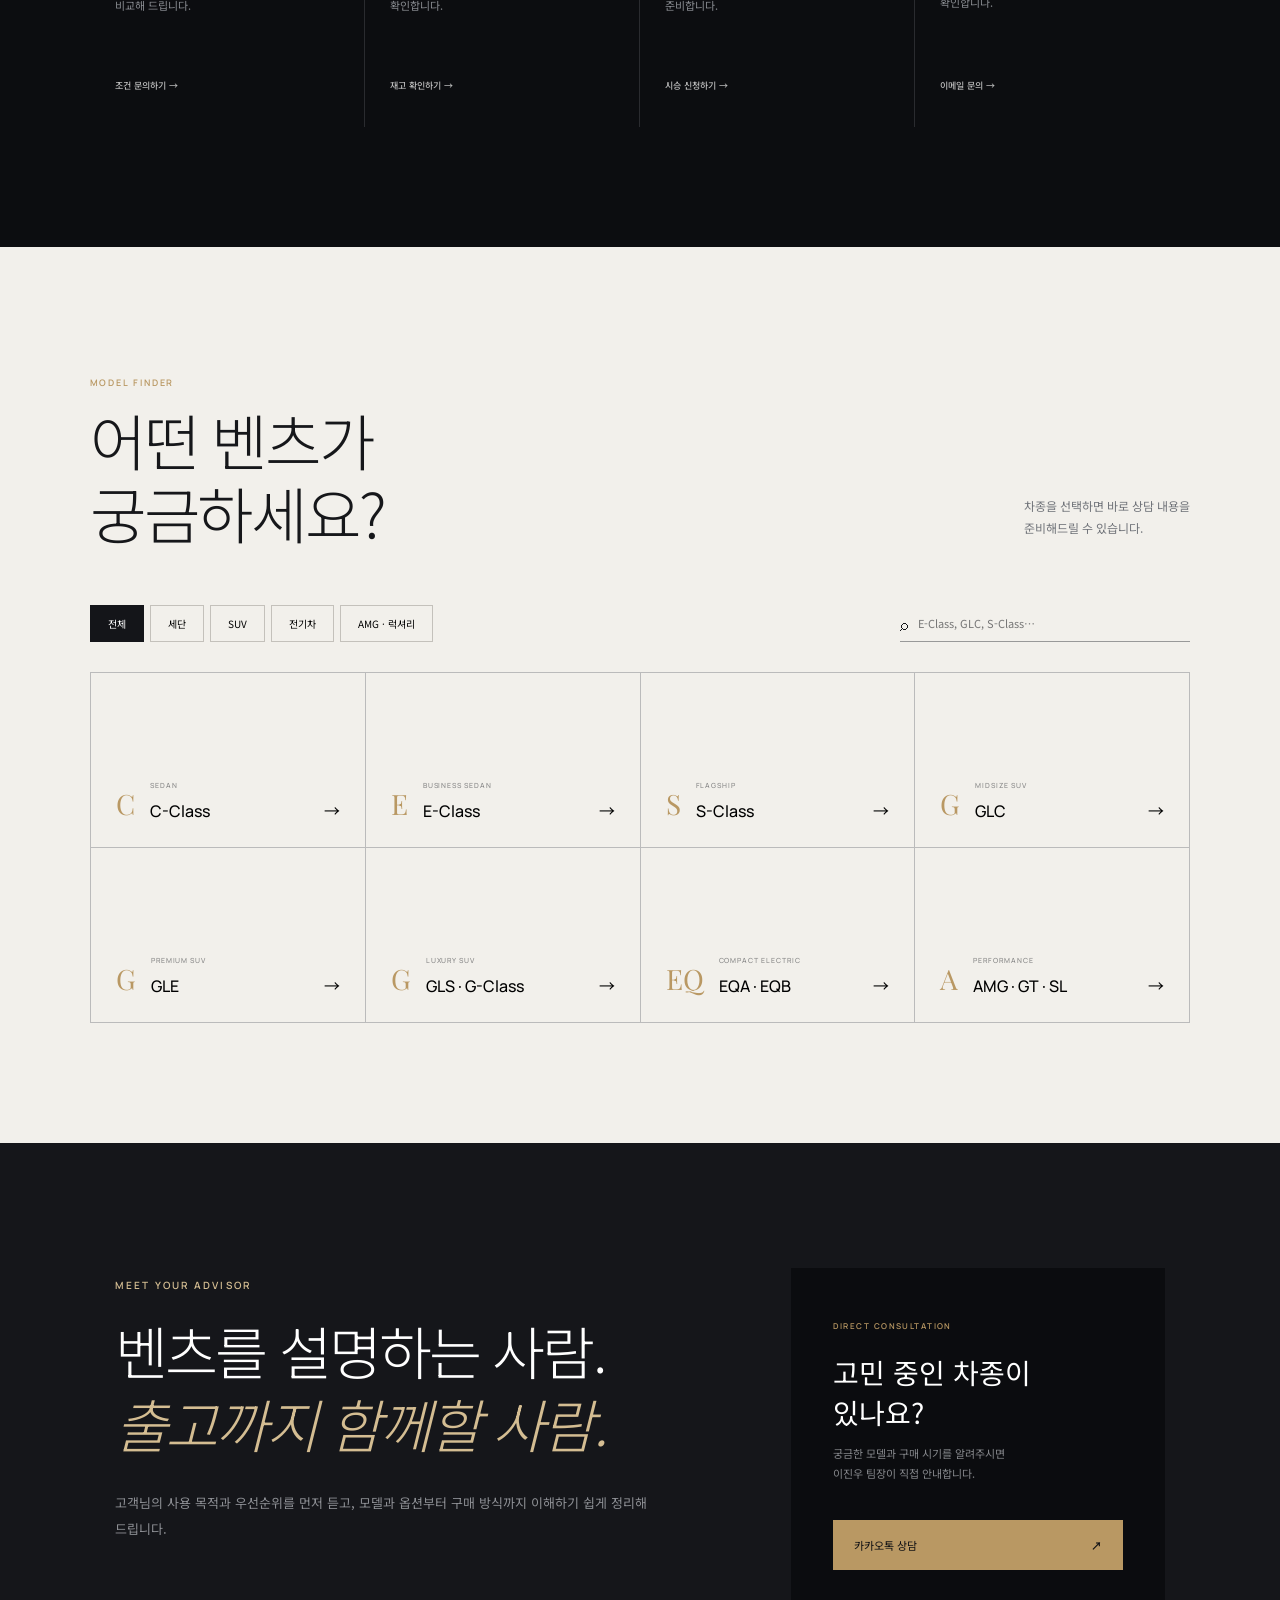
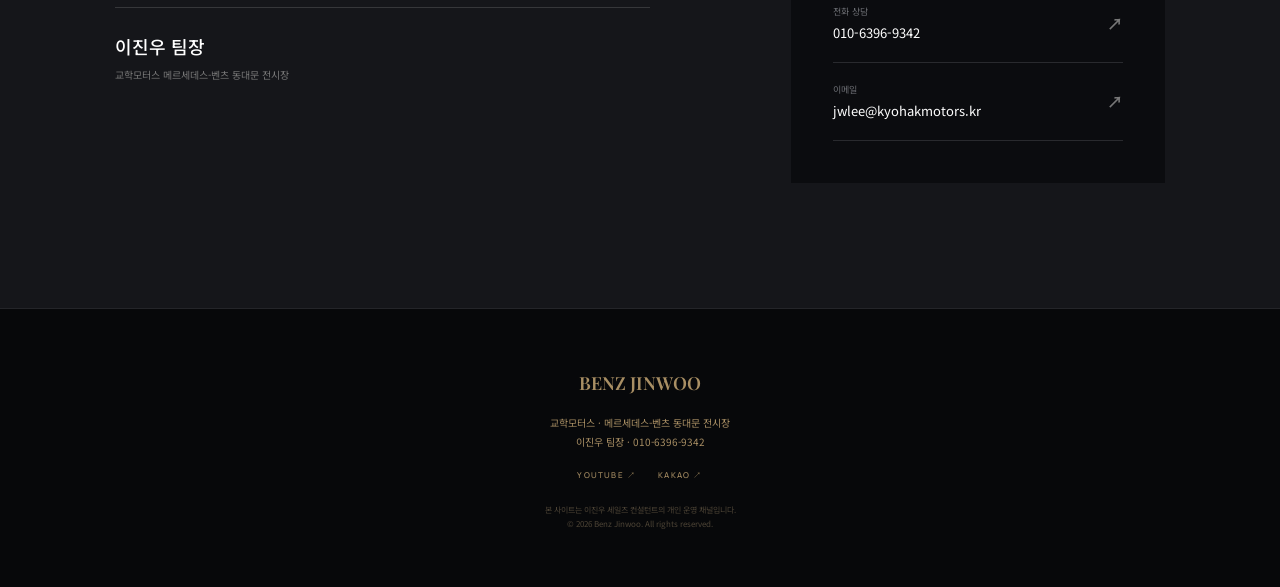
==== commit 539c1eb7: "Redesign site around premium model and buying guides" ====
--- a/index.html
+++ b/index.html
@@ -3,108 +3,75 @@
 <head>
   <meta charset="UTF-8">
   <meta name="viewport" content="width=device-width, initial-scale=1.0">
-  <meta name="description" content="교학모터스 메르세데스-벤츠 동대문 전시장 이진우 팀장 차량 상담. 모델 비교부터 출고 이후까지 세심하게 안내합니다.">
-  <meta name="theme-color" content="#08090b">
-  <title>Benz Jinwoo | 메르세데스-벤츠 이진우</title>
-  <link rel="preconnect" href="https://fonts.googleapis.com">
-  <link rel="preconnect" href="https://fonts.gstatic.com" crossorigin>
-  <link href="https://fonts.googleapis.com/css2?family=Manrope:wght@400;500;600;700&family=Noto+Sans+KR:wght@300;400;500;600;700&display=swap" rel="stylesheet">
-  <link rel="stylesheet" href="styles.css?v=20260716-sclass">
+  <meta name="description" content="교학모터스 메르세데스-벤츠 동대문 전시장 이진우 팀장. 신차 소식, 모델 비교, 시승과 구매 상담을 한곳에서 안내합니다.">
+  <meta name="theme-color" content="#090a0c">
+  <title>벤츠 이진우 | 교학모터스 동대문 전시장</title>
+  <link rel="preconnect" href="https://fonts.googleapis.com"><link rel="preconnect" href="https://fonts.gstatic.com" crossorigin>
+  <link href="https://fonts.googleapis.com/css2?family=Manrope:wght@400;500;600;700&family=Noto+Sans+KR:wght@300;400;500;600;700&family=Playfair+Display:ital,wght@0,500;1,500&display=swap" rel="stylesheet">
+  <link rel="stylesheet" href="styles.css?v=20261028-redesign">
 </head>
 <body>
-  <div class="noise" aria-hidden="true"></div>
-  <header class="site-header" id="top">
-    <a class="brand" href="#top" aria-label="Benz Jinwoo 홈">
-      <span class="brand-mark">J</span>
-      <span><b>BENZ JINWOO</b><small>동대문 전시장 · 이진우 팀장</small></span>
-    </a>
-    <nav class="desktop-nav" aria-label="주요 메뉴">
-      <a href="#about">ABOUT</a><a href="#service">SERVICE</a><a href="#models">MODELS</a><a href="#contact">CONTACT</a>
-    </nav>
-    <a class="header-cta" href="#contact">상담 예약 <span>↗</span></a>
-    <button class="menu-toggle" aria-label="메뉴 열기" aria-expanded="false"><span></span><span></span></button>
+  <a class="skip-link" href="#main">본문으로 이동</a>
+  <header class="header" id="top">
+    <a class="logo" href="#top" aria-label="벤츠 이진우 홈"><span class="logo-star">J</span><span><b>BENZ JINWOO</b><small>교학모터스 · 동대문 전시장</small></span></a>
+    <nav class="main-nav" aria-label="주요 메뉴"><a href="#news">신차 소식</a><a href="#guide">구매 가이드</a><a href="#models">차종 찾기</a><a href="#advisor">이진우 팀장</a></nav>
+    <a class="nav-contact" href="https://open.kakao.com/o/sKl7ZhEi" target="_blank" rel="noopener">상담하기 <span>↗</span></a>
+    <button class="menu-button" type="button" aria-label="메뉴 열기" aria-expanded="false"><i></i><i></i></button>
   </header>
-
-  <main>
-    <section class="hero" aria-labelledby="hero-title">
-      <div class="hero-shade"></div>
-      <div class="hero-content reveal">
-        <p class="eyebrow"><span></span> 교학모터스 · 메르세데스-벤츠 동대문 전시장</p>
-        <h1 id="hero-title">좋은 차를 넘어,<br><em>좋은 선택</em>을 만듭니다.</h1>
-        <p class="hero-copy">복잡한 조건은 명확하게, 긴 출고 과정은 편안하게.<br>동대문 전시장 이진우 팀장이 당신의 기준에서 함께합니다.</p>
-        <div class="hero-actions">
-          <a class="btn btn-primary" href="#contact">1:1 상담 시작하기 <span>→</span></a>
-          <a class="btn btn-ghost" id="youtube-link" href="#" target="_blank" rel="noopener">YouTube 보기 <span>↗</span></a>
-        </div>
-      </div>
-      <div class="hero-bottom">
-        <p>Mercedes-Benz Dongdaemun Showroom<br><b>TEAM MANAGER · LEE JINWOO</b></p>
-        <a href="#about" class="scroll"><span>SCROLL TO DISCOVER</span><i></i></a>
+  <main id="main">
+    <section class="hero">
+      <div class="hero-bg" aria-hidden="true"></div>
+      <div class="hero-content reveal"><p class="overline">Mercedes-Benz · Dongdaemun</p><h1>당신의 다음 벤츠,<br><em>더 좋은 선택</em>이 되도록.</h1><p class="hero-copy">차종 비교부터 구매 조건, 시승과 출고까지.<br>교학모터스 동대문 전시장 이진우 팀장이 직접 안내합니다.</p><div class="hero-actions"><a class="button gold" href="https://open.kakao.com/o/sKl7ZhEi" target="_blank" rel="noopener">카카오톡 상담 <span>↗</span></a><a class="button line" href="#models">차종 살펴보기 <span>↓</span></a></div></div>
+      <div class="hero-model reveal"><span>THE NEW</span><strong>S-CLASS</strong><small>Luxury, redefined.</small></div>
+      <a class="hero-scroll" href="#quick"><span>SCROLL</span><i></i></a>
+    </section>
+    <section class="quick-links" id="quick" aria-label="빠른 메뉴">
+      <a href="#news"><span>01</span><div><small>NEW MODEL</small><strong>신차·사전계약</strong></div><b>↗</b></a>
+      <a href="#models"><span>02</span><div><small>MODEL GUIDE</small><strong>차종별 비교</strong></div><b>↗</b></a>
+      <a href="#guide"><span>03</span><div><small>BUYING GUIDE</small><strong>구매 상담</strong></div><b>↗</b></a>
+      <a href="tel:01063969342"><span>04</span><div><small>TEST DRIVE</small><strong>시승 예약</strong></div><b>↗</b></a>
+    </section>
+    <section class="intro section">
+      <div class="section-kicker reveal">Mercedes-Benz, made personal.</div>
+      <div class="intro-grid"><h2 class="reveal">차를 고르는 시간부터<br>출고 이후까지,<br><em>한 사람이 함께합니다.</em></h2><div class="intro-copy reveal"><p>온라인에서 본 정보가 실제 상담에서도 명확하게 이어지도록, 복잡한 조건은 쉽게 풀고 선택지는 정직하게 비교합니다.</p><a href="#advisor">이진우 팀장 소개 <span>→</span></a></div></div>
+    </section>
+    <section class="news section" id="news">
+      <div class="section-heading reveal"><div><span>NEW &amp; UPCOMING</span><h2>지금, 먼저 볼 벤츠.</h2></div><p>새롭게 만나는 모델과<br>놓치지 말아야 할 소식을 확인하세요.</p></div>
+      <div class="feature-grid">
+        <article class="feature-main reveal"><div class="feature-photo sclass"></div><div class="feature-body"><p>NEW S-CLASS · FACELIFT</p><h3>새로운 품격의 기준.<br>The new S-Class</h3><span>사전 상담 신청하기 →</span></div><a href="https://open.kakao.com/o/sKl7ZhEi" target="_blank" rel="noopener" aria-label="신형 S-Class 상담"></a></article>
+        <div class="feature-side"><article class="news-card reveal"><span>01 · ELECTRIC</span><h3>The all-new<br>GLC Electric</h3><p>새로운 전기 SUV의 출시와 국내 사양을 상담해 보세요.</p><a href="https://open.kakao.com/o/sKl7ZhEi" target="_blank" rel="noopener">사전 상담 ↗</a></article><article class="news-card light reveal"><span>02 · COMPACT</span><h3>The all-new<br>electric CLA</h3><p>디자인과 효율을 모두 담은 새로운 전기 세단을 만나보세요.</p><a href="https://open.kakao.com/o/sKl7ZhEi" target="_blank" rel="noopener">출시 문의 ↗</a></article></div>
       </div>
     </section>
-
-    <section class="trust-strip" aria-label="상담 강점">
-      <article><span>01</span><div><strong>1:1</strong><p>상황에 맞춘 개별 상담</p></div></article>
-      <article><span>02</span><div><strong>A–Z</strong><p>상담부터 출고까지 동행</p></div></article>
-      <article><span>03</span><div><strong>CARE</strong><p>출고 이후에도 이어지는 관리</p></div></article>
-    </section>
-
-    <section class="about section" id="about">
-      <div class="section-label reveal"><span>01</span> ABOUT JINWOO</div>
-      <div class="about-grid">
-        <div class="about-title reveal"><p>THE RIGHT CAR.<br>THE RIGHT PERSON.</p><h2>차는 같아도,<br><em>구매 경험</em>은 다릅니다.</h2></div>
-        <div class="about-copy reveal">
-          <p class="lead">차량을 판매하는 사람이 아니라,<br>고객의 선택을 설계하는 사람이 되겠습니다.</p>
-          <p>모델과 옵션 비교, 금융 조건, 예상 일정까지 어려운 표현 없이 투명하게 안내합니다. 빠른 계약보다 오래 만족할 선택을 먼저 생각합니다.</p>
-          <div class="signature">Jinwoo Lee <small>교학모터스 동대문 전시장 · 팀장</small></div>
-        </div>
+    <section class="guide section" id="guide">
+      <div class="section-heading light reveal"><div><span>BEFORE YOU BUY</span><h2>좋은 선택을 위한<br>구매 정보.</h2></div><p>차량만큼 중요한 구매 과정.<br>필요한 정보를 순서대로 안내합니다.</p></div>
+      <div class="guide-grid">
+        <a class="guide-card reveal" href="https://open.kakao.com/o/sKl7ZhEi" target="_blank" rel="noopener"><span>01</span><i>₩</i><h3>가격·프로모션</h3><p>관심 차종의 현재 구매 조건과 금융 프로그램을 비교해 드립니다.</p><b>조건 문의하기 →</b></a>
+        <a class="guide-card reveal" href="tel:01063969342"><span>02</span><i>◇</i><h3>재고·출고 일정</h3><p>원하는 모델과 색상의 출고 가능 여부를 빠르게 확인합니다.</p><b>재고 확인하기 →</b></a>
+        <a class="guide-card reveal" href="tel:01063969342"><span>03</span><i>◎</i><h3>시승 예약</h3><p>비교 중인 차량을 직접 경험할 수 있도록 시승을 준비합니다.</p><b>시승 신청하기 →</b></a>
+        <a class="guide-card reveal" href="mailto:jwlee@kyohakmotors.kr"><span>04</span><i>↗</i><h3>법인·추가 구매</h3><p>법인, 재구매 등 고객 상황에 맞는 적용 혜택을 확인합니다.</p><b>이메일 문의 →</b></a>
       </div>
     </section>
-
-    <section class="service section" id="service">
-      <div class="section-label light reveal"><span>02</span> PREMIUM SERVICE</div>
-      <div class="service-head reveal"><h2>한 번의 상담이<br>오랜 신뢰가 되도록.</h2><p>고객에게 필요한 정보만 정확하게 정리해<br>가장 편안한 구매 여정을 만듭니다.</p></div>
-      <div class="service-list">
-        <article class="reveal"><span>01</span><div class="icon">◇</div><h3>맞춤 차량 큐레이션</h3><p>라이프스타일과 예산을 기준으로 꼭 맞는 모델과 옵션을 비교합니다.</p></article>
-        <article class="reveal"><span>02</span><div class="icon">◎</div><h3>조건 비교 컨설팅</h3><p>프로모션과 금융 조건을 한눈에 이해할 수 있도록 명확히 안내합니다.</p></article>
-        <article class="reveal"><span>03</span><div class="icon">↗</div><h3>출고 전 과정 동행</h3><p>계약, 배정, 검수, 인도까지 모든 단계의 진행 상황을 공유합니다.</p></article>
-        <article class="reveal"><span>04</span><div class="icon">∞</div><h3>출고 후 케어</h3><p>차량 사용 중 궁금한 점과 관리 일정까지 꾸준히 곁에서 돕습니다.</p></article>
-      </div>
+    <section class="models section" id="models">
+      <div class="section-heading reveal"><div><span>MODEL FINDER</span><h2>어떤 벤츠가<br>궁금하세요?</h2></div><p>차종을 선택하면 바로 상담 내용을<br>준비해드릴 수 있습니다.</p></div>
+      <div class="model-toolbar reveal"><div class="tabs" role="tablist" aria-label="차종 분류"><button class="active" data-filter="all">전체</button><button data-filter="sedan">세단</button><button data-filter="suv">SUV</button><button data-filter="electric">전기차</button><button data-filter="performance">AMG · 럭셔리</button></div><label class="search"><span>⌕</span><input id="model-search" type="search" placeholder="E-Class, GLC, S-Class…" aria-label="차종 검색"></label></div>
+      <div class="model-list">
+        <button class="model-item reveal" data-category="sedan" data-model="C-Class"><span>C</span><div><small>SEDAN</small><strong>C-Class</strong></div><b>→</b></button>
+        <button class="model-item reveal" data-category="sedan" data-model="E-Class"><span>E</span><div><small>BUSINESS SEDAN</small><strong>E-Class</strong></div><b>→</b></button>
+        <button class="model-item reveal" data-category="performance sedan" data-model="S-Class Maybach"><span>S</span><div><small>FLAGSHIP</small><strong>S-Class</strong></div><b>→</b></button>
+        <button class="model-item reveal" data-category="suv" data-model="GLC"><span>G</span><div><small>MIDSIZE SUV</small><strong>GLC</strong></div><b>→</b></button>
+        <button class="model-item reveal" data-category="suv" data-model="GLE"><span>G</span><div><small>PREMIUM SUV</small><strong>GLE</strong></div><b>→</b></button>
+        <button class="model-item reveal" data-category="suv performance" data-model="GLS G-Class"><span>G</span><div><small>LUXURY SUV</small><strong>GLS · G-Class</strong></div><b>→</b></button>
+        <button class="model-item reveal" data-category="electric" data-model="EQA EQB"><span>EQ</span><div><small>COMPACT ELECTRIC</small><strong>EQA · EQB</strong></div><b>→</b></button>
+        <button class="model-item reveal" data-category="performance" data-model="AMG GT SL"><span>A</span><div><small>PERFORMANCE</small><strong>AMG · GT · SL</strong></div><b>→</b></button>
+      </div><p class="no-results" hidden>일치하는 차종이 없습니다. 다른 차종명을 입력해 주세요.</p>
     </section>
-
-    <section class="models section" id="models">
-      <div class="section-label reveal"><span>03</span> FIND YOUR MERCEDES</div>
-      <div class="models-head reveal"><h2>당신의 장면에 어울리는<br>메르세데스를 찾아보세요.</h2><p>관심 차종을 선택해 상담을 시작할 수 있습니다.</p></div>
-      <div class="model-tabs reveal" role="tablist"><button class="active" data-filter="all">ALL</button><button data-filter="sedan">SEDAN</button><button data-filter="suv">SUV</button><button data-filter="electric">ELECTRIC</button></div>
-      <div class="model-grid">
-        <button class="model-card dark reveal" data-category="sedan" data-model="E-Class"><small>THE BUSINESS ICON</small><h3>E-Class</h3><p>완벽한 균형의 프리미엄 세단</p><span>상담하기 →</span></button>
-        <button class="model-card warm reveal" data-category="suv" data-model="GLC"><small>THE VERSATILE SUV</small><h3>GLC</h3><p>일상과 여유를 아우르는 SUV</p><span>상담하기 →</span></button>
-        <button class="model-card silver reveal" data-category="sedan" data-model="S-Class"><small>THE ULTIMATE LUXURY</small><h3>S-Class</h3><p>품격의 기준이 되는 플래그십</p><span>상담하기 →</span></button>
-        <button class="model-card blue reveal" data-category="electric" data-model="EQ"><small>THE ELECTRIC FUTURE</small><h3>Mercedes-EQ</h3><p>새로운 감각의 전기 모빌리티</p><span>상담하기 →</span></button>
-      </div>
-    </section>
-
-    <section class="quote-band"><blockquote class="reveal">“어디에서 사느냐보다,<br><em>누구와 함께하느냐</em>가 중요합니다.”</blockquote><p>— 교학모터스 메르세데스-벤츠 동대문 전시장 · 이진우 팀장</p></section>
-
-    <section class="contact section" id="contact">
-      <div class="contact-copy reveal"><div class="section-label light"><span>04</span> CONTACT</div><h2>당신의 다음<br>메르세데스를<br><em>함께 찾겠습니다.</em></h2><p>간단한 문의부터 시승과 견적 상담까지<br>편한 방법으로 연락해 주세요.</p></div>
-      <div class="contact-panel reveal">
-        <p class="mini">DIRECT CONSULTATION</p>
-        <a class="contact-row" id="phone-link" href="#"><span><small>전화 상담</small><strong id="phone-text">연락처를 입력해 주세요</strong></span><b>↗</b></a>
-        <a class="contact-row" id="kakao-link" href="#"><span><small>카카오톡 상담</small><strong>빠르고 편하게 문의하기</strong></span><b>↗</b></a>
-        <a class="contact-row" id="email-link" href="#"><span><small>이메일 문의</small><strong id="email-text">이메일을 입력해 주세요</strong></span><b>↗</b></a>
-        <p class="contact-note">교학모터스 메르세데스-벤츠 동대문 전시장<br>이진우 팀장</p>
-      </div>
+    <section class="advisor" id="advisor">
+      <div class="advisor-copy reveal"><p class="overline">MEET YOUR ADVISOR</p><h2>벤츠를 설명하는 사람.<br><em>출고까지 함께할 사람.</em></h2><p>고객님의 사용 목적과 우선순위를 먼저 듣고, 모델과 옵션부터 구매 방식까지 이해하기 쉽게 정리해 드립니다.</p><div class="advisor-name"><strong>이진우 팀장</strong><span>교학모터스 메르세데스-벤츠 동대문 전시장</span></div></div>
+      <div class="advisor-card reveal"><span>DIRECT CONSULTATION</span><h3>고민 중인 차종이 있나요?</h3><p>궁금한 모델과 구매 시기를 알려주시면<br>이진우 팀장이 직접 안내합니다.</p><a class="button gold" href="https://open.kakao.com/o/sKl7ZhEi" target="_blank" rel="noopener">카카오톡 상담 <b>↗</b></a><a class="contact-line" href="tel:01063969342"><small>전화 상담</small><strong>010-6396-9342</strong><b>↗</b></a><a class="contact-line" href="mailto:jwlee@kyohakmotors.kr"><small>이메일</small><strong>jwlee@kyohakmotors.kr</strong><b>↗</b></a></div>
     </section>
   </main>
-
-  <footer class="site-footer">
-    <a class="footer-title" href="#top">BENZ JINWOO</a>
-    <p>교학모터스 · 메르세데스-벤츠 동대문 전시장<br>이진우 팀장 · 010-6396-9342</p>
-    <nav aria-label="하단 링크"><a id="footer-youtube" href="#">YOUTUBE</a><span>·</span><a href="#contact">CONTACT</a></nav>
-    <small>© <span id="year"></span> Benz Jinwoo. All rights reserved.</small>
-  </footer>
-  <div class="mobile-cta"><a id="mobile-phone" href="#">전화 상담</a><a href="#contact">상담 신청</a></div>
-  <script src="script.js"></script>
+  <footer class="footer"><a class="footer-logo" href="#top">BENZ JINWOO</a><p>교학모터스 · 메르세데스-벤츠 동대문 전시장<br>이진우 팀장 · 010-6396-9342</p><nav><a href="https://youtube.com/@DDONGbye_BENZhi" target="_blank" rel="noopener">YOUTUBE ↗</a><a href="https://open.kakao.com/o/sKl7ZhEi" target="_blank" rel="noopener">KAKAO ↗</a></nav><small>본 사이트는 이진우 세일즈 컨설턴트의 개인 운영 채널입니다.<br>© <span id="year"></span> Benz Jinwoo. All rights reserved.</small></footer>
+  <div class="mobile-contact"><a href="tel:01063969342">전화 상담</a><a href="https://open.kakao.com/o/sKl7ZhEi" target="_blank" rel="noopener">카카오톡 상담</a></div>
+  <script src="script.js?v=20261028-redesign"></script>
 </body>
 </html>
--- a/styles.css
+++ b/styles.css
@@ -1,5 +1,4 @@
-:root{--black:#08090b;--ink:#111318;--paper:#f3f1ed;--gold:#b9a17a;--muted:#8e9095;--line:rgba(255,255,255,.14)}*{box-sizing:border-box}html{scroll-behavior:smooth}body{margin:0;background:var(--paper);color:var(--ink);font-family:'Noto Sans KR',sans-serif;word-break:keep-all}a{color:inherit;text-decoration:none}button{font:inherit}.noise{position:fixed;inset:0;pointer-events:none;z-index:20;opacity:.035;background-image:url("data:image/svg+xml,%3Csvg viewBox='0 0 180 180' xmlns='http://www.w3.org/2000/svg'%3E%3Cfilter id='n'%3E%3CfeTurbulence type='fractalNoise' baseFrequency='.9' numOctaves='2' stitchTiles='stitch'/%3E%3C/filter%3E%3Crect width='100%25' height='100%25' filter='url(%23n)' opacity='.6'/%3E%3C/svg%3E")}.site-header{position:absolute;z-index:10;top:0;left:0;width:100%;height:96px;padding:0 5vw;display:flex;align-items:center;color:#fff;border-bottom:1px solid var(--line)}.brand{display:flex;align-items:center;gap:13px}.brand-mark{width:38px;height:38px;border:1px solid rgba(255,255,255,.6);border-radius:50%;display:grid;place-items:center;font-family:serif;font-size:22px}.brand b{display:block;font:600 13px/1.2 Manrope;letter-spacing:.2em}.brand small{display:block;margin-top:5px;color:#aaa;font:400 8px Manrope;letter-spacing:.13em}.desktop-nav{margin:auto;display:flex;gap:42px}.desktop-nav a{font:600 10px Manrope;letter-spacing:.18em}.desktop-nav a:hover{color:var(--gold)}.header-cta{font-size:12px;padding:12px 0;border-bottom:1px solid #fff}.header-cta span{margin-left:16px}.menu-toggle{display:none;background:none;border:0}.hero{min-height:100vh;position:relative;display:flex;align-items:center;color:#fff;background:#07090d url('assets/hero-luxury-sedan.png') center/cover no-repeat}.hero-shade{position:absolute;inset:0;background:linear-gradient(90deg,rgba(4,5,8,.94) 0%,rgba(4,5,8,.72) 38%,rgba(4,5,8,.12) 72%),linear-gradient(0deg,rgba(3,4,6,.7),transparent 45%)}.hero-content{position:relative;z-index:1;margin-left:9vw;padding-top:5vh}.eyebrow,.section-label{font:600 10px Manrope;letter-spacing:.2em}.eyebrow{display:flex;align-items:center;gap:12px;color:#d7d7d7}.eyebrow span{width:25px;height:1px;background:var(--gold)}h1,h2{margin:0;font-weight:300;letter-spacing:-.045em}h1{font-size:clamp(48px,6.2vw,92px);line-height:1.13}h1 em,h2 em,blockquote em{color:var(--gold);font-style:normal;font-family:serif}.hero-copy{margin:30px 0 36px;color:#c5c6c8;font-weight:300;line-height:1.85;font-size:15px}.hero-actions{display:flex;gap:12px}.btn{padding:17px 23px;min-width:190px;font-size:12px;display:flex;justify-content:space-between;border:1px solid rgba(255,255,255,.35);transition:.3s}.btn-primary{background:#fff;color:#111;border-color:#fff}.btn:hover{background:var(--gold);border-color:var(--gold);color:#090909}.hero-bottom{position:absolute;z-index:1;bottom:0;left:0;width:100%;padding:26px 5vw;display:flex;justify-content:space-between;align-items:end;border-top:1px solid var(--line);color:#aaa;font:400 9px/1.7 Manrope;letter-spacing:.14em}.hero-bottom b{color:#fff}.scroll{display:flex;align-items:center;gap:18px}.scroll i{width:42px;height:42px;border:1px solid #777;border-radius:50%;position:relative}.scroll i:after{content:'↓';position:absolute;inset:0;display:grid;place-items:center}.trust-strip{background:#0b0c0f;color:#fff;display:grid;grid-template-columns:repeat(3,1fr);padding:0 6vw;border-top:1px solid #282a2e}.trust-strip article{padding:42px 3vw;display:flex;gap:25px;align-items:center;border-right:1px solid #26282c}.trust-strip article:last-child{border:0}.trust-strip article>span{color:var(--gold);font:500 10px Manrope}.trust-strip strong{font:400 31px Manrope;letter-spacing:-.03em}.trust-strip p{margin:5px 0 0;color:#94969b;font-size:11px}.section{padding:125px 8vw}.section-label{display:flex;gap:16px;color:#71747b}.section-label span{color:var(--gold)}.section-label.light{color:#bbb}.about-grid{display:grid;grid-template-columns:1.1fr .9fr;gap:12vw;margin-top:75px}.about-title>p{font:500 10px/1.6 Manrope;letter-spacing:.16em;color:#999}.about h2,.models h2{font-size:clamp(42px,5vw,70px);line-height:1.22}.about-copy{padding-top:55px}.about-copy .lead{font-size:22px;line-height:1.65;margin-top:0}.about-copy>p:not(.lead){color:#6c6e73;font-size:14px;line-height:2;max-width:520px}.signature{font:italic 30px serif;margin-top:50px}.signature small{display:block;font:500 8px Manrope;color:#999;letter-spacing:.15em;margin-top:7px}.service{background:#0b0c0f;color:#fff}.service-head{display:flex;justify-content:space-between;align-items:end;margin:65px 0 70px}.service-head h2{font-size:clamp(42px,5vw,68px);line-height:1.2}.service-head p{color:#96989d;font-size:13px;line-height:1.9}.service-list{display:grid;grid-template-columns:repeat(4,1fr);border-top:1px solid #333}.service-list article{position:relative;padding:32px 26px 45px;border-right:1px solid #292b2e}.service-list article>span{font:500 9px Manrope;color:#777}.service-list .icon{font:300 43px serif;color:var(--gold);margin:55px 0 30px}.service-list h3{font-size:17px}.service-list p{font-size:12px;line-height:1.9;color:#8f9195}.models-head{display:flex;justify-content:space-between;align-items:end;margin:60px 0 50px}.models-head p{color:#777;font-size:13px}.model-tabs{display:flex;gap:8px;margin-bottom:28px}.model-tabs button{border:1px solid #ccc;background:transparent;padding:10px 20px;font:600 9px Manrope;letter-spacing:.12em;cursor:pointer}.model-tabs button.active{background:#101216;color:#fff;border-color:#101216}.model-grid{display:grid;grid-template-columns:1fr 1fr;gap:12px}.model-card{height:330px;border:0;text-align:left;padding:45px;color:#fff;cursor:pointer;position:relative;overflow:hidden;transition:transform .35s,opacity .3s}.model-card:hover{transform:translateY(-5px)}.model-card:after{content:'';position:absolute;width:240px;height:90px;border:1px solid rgba(255,255,255,.16);border-radius:50%;right:-50px;bottom:30px;transform:skewX(-20deg);box-shadow:0 15px 45px rgba(255,255,255,.08)}.model-card small{font:600 9px Manrope;letter-spacing:.15em;opacity:.7}.model-card h3{font:400 clamp(35px,4vw,53px) Manrope;margin:15px 0 5px}.model-card p{opacity:.72;font-size:12px}.model-card>span{position:absolute;bottom:35px;font-size:11px}.model-card.dark{background:linear-gradient(135deg,#1d2025,#08090b)}.model-card.warm{background:linear-gradient(135deg,#776c60,#2c2926)}.model-card.silver{background:linear-gradient(135deg,#747a80,#2d3137)}.model-card.blue{background:linear-gradient(135deg,#374957,#151c22)}.model-card.hidden{display:none}.quote-band{padding:135px 8vw;background:#18191c;color:#fff;text-align:center}.quote-band blockquote{font-size:clamp(35px,4.5vw,65px);font-weight:300;line-height:1.4;margin:0}.quote-band p{color:#777;font:500 9px Manrope;letter-spacing:.15em;margin-top:35px}.contact{background:#090a0c;color:#fff;display:grid;grid-template-columns:1fr 1fr;gap:10vw}.contact-copy h2{font-size:clamp(45px,5.2vw,72px);line-height:1.18;margin-top:60px}.contact-copy>p{color:#909298;line-height:1.9;font-size:13px;margin-top:30px}.contact-panel{padding-top:40px}.mini{font:600 9px Manrope;letter-spacing:.2em;color:var(--gold)}.contact-row{padding:26px 0;display:flex;align-items:center;justify-content:space-between;border-bottom:1px solid #292b2e;transition:.25s}.contact-row:hover{padding-left:12px;color:var(--gold)}.contact-row small{display:block;color:#777;font-size:10px;margin-bottom:7px}.contact-row strong{font-size:17px;font-weight:400}.contact-row b{font-size:18px}.contact-note{color:#666;font-size:10px;line-height:1.8;margin-top:30px}footer{background:#050607;color:#fff;padding:55px 5vw;display:grid;grid-template-columns:1fr 1fr 1fr;gap:25px;align-items:center;border-top:1px solid #222}.footer-brand{grid-row:span 2}.footer-brand .brand-mark{width:42px;height:42px}footer>p{color:#777;font-size:11px;text-align:center}footer>div{text-align:right}footer>div a{font:600 9px Manrope;letter-spacing:.14em;margin-left:25px}footer>small{grid-column:2/4;text-align:right;color:#494b50;font:400 8px Manrope;letter-spacing:.12em}.mobile-cta{display:none}.reveal{opacity:0;transform:translateY(24px);transition:opacity .8s ease,transform .8s ease}.reveal.visible{opacity:1;transform:none}
-@media(max-width:800px){.site-header{height:76px;padding:0 20px}.desktop-nav,.header-cta{display:none}.menu-toggle{display:block;margin-left:auto;width:36px}.menu-toggle span{display:block;height:1px;background:#fff;margin:7px}.site-header.open{position:fixed;background:#08090b;height:100vh;align-items:flex-start;padding-top:20px}.site-header.open .desktop-nav{display:flex;position:absolute;inset:120px 25px auto;flex-direction:column;gap:30px}.site-header.open .desktop-nav a{font-size:22px}.hero{min-height:790px;background-position:66% center}.hero-shade{background:linear-gradient(90deg,rgba(4,5,8,.88),rgba(4,5,8,.3)),linear-gradient(0deg,rgba(3,4,6,.75),transparent)}.hero-content{margin:0;padding:80px 24px 0}.eyebrow{font-size:8px}h1{font-size:48px}.hero-copy br{display:none}.hero-copy{font-size:13px;max-width:310px}.hero-actions{flex-direction:column;width:220px}.hero-bottom{padding:20px 24px}.hero-bottom>p{display:none}.trust-strip{grid-template-columns:1fr;padding:0 24px}.trust-strip article{border-right:0;border-bottom:1px solid #26282c;padding:28px 5px}.section{padding:85px 24px}.about-grid,.contact{grid-template-columns:1fr;gap:20px;margin-top:45px}.about h2,.models h2{font-size:40px}.about-copy{padding-top:10px}.about-copy .lead{font-size:18px}.service-head,.models-head{display:block;margin:45px 0}.service-head h2{font-size:39px}.service-head p,.models-head p{margin-top:25px}.service-list{grid-template-columns:1fr 1fr}.service-list article{padding:25px 16px}.service-list .icon{margin:35px 0 20px}.model-grid{grid-template-columns:1fr}.model-card{height:270px;padding:30px}.model-tabs{overflow:auto}.quote-band{padding:90px 24px}.contact{padding-bottom:120px}.contact-copy h2{font-size:45px}.contact-panel{padding-top:10px}footer{grid-template-columns:1fr;text-align:center;padding-bottom:100px}.footer-brand{justify-content:center}.footer-brand,footer>p,footer>div,footer>small{grid-column:auto;text-align:center}footer>div a{margin:0 12px}.mobile-cta{position:fixed;z-index:19;display:grid;grid-template-columns:1fr 1fr;bottom:0;left:0;width:100%;background:#fff;box-shadow:0 -5px 20px rgba(0,0,0,.16)}.mobile-cta a{padding:17px;text-align:center;font-size:13px}.mobile-cta a:last-child{background:#15171a;color:#fff}}
+:root{--black:#090a0c;--paper:#f2f0eb;--gold:#b99863;--gold2:#d4bd92;--text:#16171a}*{box-sizing:border-box}html{scroll-behavior:smooth}body{margin:0;background:var(--paper);color:var(--text);font-family:'Noto Sans KR',sans-serif;word-break:keep-all}body.menu-open{overflow:hidden}a{color:inherit;text-decoration:none}button,input{font:inherit}.skip-link{position:fixed;top:-50px;left:20px;z-index:100;background:#fff;padding:12px}.skip-link:focus{top:10px}.header{height:82px;padding:0 4.5vw;position:absolute;z-index:30;inset:0 0 auto;display:flex;align-items:center;color:#fff;border-bottom:1px solid rgba(255,255,255,.16)}.logo{display:flex;align-items:center;gap:12px}.logo-star{width:36px;height:36px;border:1px solid rgba(255,255,255,.55);border-radius:50%;display:grid;place-items:center;font:500 19px 'Playfair Display',serif}.logo b{display:block;font:600 12px Manrope;letter-spacing:.18em}.logo small{display:block;margin-top:4px;color:#aaa;font-size:8px;letter-spacing:.08em}.main-nav{display:flex;gap:34px;margin:auto}.main-nav a{font-size:11px;color:#ddd;transition:.2s}.main-nav a:hover{color:var(--gold2)}.nav-contact{font-size:11px;border-bottom:1px solid #fff;padding:11px 0}.nav-contact span{margin-left:14px}.menu-button{display:none;background:none;border:0;width:40px}.menu-button i{display:block;height:1px;background:#fff;margin:7px}.hero{height:max(720px,100vh);position:relative;display:flex;align-items:center;background:#050608;color:#fff;overflow:hidden}.hero-bg{position:absolute;inset:0;background-image:linear-gradient(90deg,rgba(4,5,7,.97) 0%,rgba(4,5,7,.78) 34%,rgba(4,5,7,.2) 66%,rgba(4,5,7,.05)),linear-gradient(0deg,rgba(4,5,7,.55),transparent 45%),url('assets/hero-new-sclass-wide.png');background-size:cover;background-position:center}.hero-content{position:relative;z-index:2;margin-left:9vw;padding-top:60px}.overline{font:600 10px Manrope;letter-spacing:.21em;color:var(--gold2);text-transform:uppercase}.hero h1{font-size:clamp(50px,6.2vw,90px);line-height:1.12;letter-spacing:-.055em;font-weight:300;margin:22px 0 28px}.hero h1 em,.intro h2 em,.advisor h2 em{font:500 italic 'Playfair Display',serif;color:var(--gold2)}.hero-copy{color:#c2c3c6;line-height:1.85;font-size:14px;font-weight:300}.hero-actions{display:flex;gap:10px;margin-top:35px}.button{min-width:185px;padding:16px 20px;display:inline-flex;align-items:center;justify-content:space-between;font-size:11px;border:1px solid rgba(255,255,255,.35);transition:.25s}.button.gold{background:var(--gold);border-color:var(--gold);color:#101114}.button:hover{background:#fff;border-color:#fff;color:#111}.hero-model{position:absolute;right:5vw;bottom:9vh;text-align:right;z-index:2}.hero-model span,.hero-model small{display:block;color:#aaa;font:500 8px Manrope;letter-spacing:.2em}.hero-model strong{display:block;font:400 25px Manrope;letter-spacing:.16em;margin:5px 0}.hero-scroll{position:absolute;z-index:2;bottom:0;left:4.5vw;height:72px;display:flex;align-items:center;gap:16px;color:#888;font:600 8px Manrope;letter-spacing:.18em}.hero-scroll i{width:44px;height:1px;background:#777}.quick-links{display:grid;grid-template-columns:repeat(4,1fr);background:#0d0e11;color:#fff;padding:0 4.5vw}.quick-links>a{min-height:125px;padding:28px 2vw;display:flex;align-items:center;gap:18px;border-right:1px solid #292a2e;transition:.25s}.quick-links>a:last-child{border:0}.quick-links>a:hover{background:#17181c}.quick-links>a>span{font:500 9px Manrope;color:var(--gold)}.quick-links div{flex:1}.quick-links small{display:block;color:#6f7177;font:500 8px Manrope;letter-spacing:.13em;margin-bottom:8px}.quick-links strong{font-size:14px;font-weight:400}.quick-links b{font-weight:400;color:#777}.section{padding:120px 7vw}.section-kicker{font:600 9px Manrope;letter-spacing:.18em;color:var(--gold);text-transform:uppercase}.intro-grid{display:grid;grid-template-columns:1.25fr .75fr;gap:11vw;align-items:end;margin-top:55px}.intro h2{font-size:clamp(42px,5.2vw,72px);line-height:1.25;letter-spacing:-.05em;font-weight:300;margin:0}.intro-copy{padding-bottom:10px}.intro-copy p{font-size:15px;line-height:2;color:#666b72}.intro-copy a{display:inline-flex;gap:35px;margin-top:24px;padding-bottom:10px;border-bottom:1px solid #222;font-size:11px}.news{background:#e8e5df}.section-heading{display:flex;justify-content:space-between;align-items:end;margin-bottom:55px}.section-heading span{font:600 9px Manrope;letter-spacing:.2em;color:var(--gold)}.section-heading h2{font-size:clamp(40px,4.8vw,66px);font-weight:300;letter-spacing:-.05em;line-height:1.2;margin:12px 0 0}.section-heading>p{color:#71747a;font-size:12px;line-height:1.8}.section-heading.light{color:#fff}.section-heading.light>p{color:#85878c}.feature-grid{display:grid;grid-template-columns:1.35fr .65fr;gap:12px}.feature-main{height:600px;position:relative;overflow:hidden;background:#111;color:#fff}.feature-photo{position:absolute;inset:0;background-size:cover;background-position:center;transition:transform .8s}.feature-main:hover .feature-photo{transform:scale(1.025)}.feature-photo.sclass{background-image:linear-gradient(0deg,rgba(7,8,10,.88),transparent 60%),url('assets/hero-new-sclass-wide.png');background-position:64% center}.feature-body{position:absolute;z-index:2;left:42px;bottom:38px}.feature-body p,.news-card>span{font:600 8px Manrope;letter-spacing:.17em;color:var(--gold2)}.feature-body h3{font-size:35px;line-height:1.3;font-weight:300;margin:10px 0 24px}.feature-body>span{font-size:10px}.feature-main>a{position:absolute;inset:0;z-index:3}.feature-side{display:grid;gap:12px}.news-card{background:#121318;color:#fff;padding:40px;display:flex;flex-direction:column;min-height:294px}.news-card.light{background:#c8c2b7;color:#16171a}.news-card.light>span{color:#6d593a}.news-card h3{font:400 32px/1.15 Manrope;margin:18px 0 12px}.news-card p{font-size:11px;line-height:1.8;color:#898b91;max-width:320px}.news-card.light p{color:#5e5a54}.news-card a{font-size:10px;margin-top:auto;align-self:flex-start;border-bottom:1px solid currentColor;padding-bottom:6px}.guide{background:#0c0d10;color:#fff}.guide-grid{display:grid;grid-template-columns:repeat(4,1fr);border-top:1px solid #333}.guide-card{min-height:380px;padding:30px 25px 35px;border-right:1px solid #2a2b2f;display:flex;flex-direction:column;transition:.3s}.guide-card:last-child{border:0}.guide-card:hover{background:#15161a;transform:translateY(-4px)}.guide-card>span{font:500 8px Manrope;color:#777}.guide-card i{font:300 42px 'Playfair Display',serif;color:var(--gold);font-style:normal;margin:52px 0 25px}.guide-card h3{font-size:17px;font-weight:500;margin:0 0 14px}.guide-card p{font-size:11px;line-height:1.9;color:#888b90}.guide-card b{margin-top:auto;font-size:9px;font-weight:500;color:#bbb}.model-toolbar{display:flex;justify-content:space-between;gap:25px;margin-bottom:30px}.tabs{display:flex;gap:6px;flex-wrap:wrap}.tabs button{border:1px solid #c4c1bb;background:transparent;padding:10px 17px;font-size:10px;cursor:pointer}.tabs button.active{background:#141519;color:#fff;border-color:#141519}.search{width:290px;border-bottom:1px solid #999;display:flex;align-items:center;gap:10px}.search input{width:100%;border:0;background:transparent;padding:10px 0;outline:0;font-size:11px}.model-list{display:grid;grid-template-columns:repeat(4,1fr);border-top:1px solid #bbb;border-left:1px solid #bbb}.model-item{min-height:175px;border:0;border-right:1px solid #bbb;border-bottom:1px solid #bbb;background:transparent;padding:25px;text-align:left;display:grid;grid-template-columns:auto 1fr auto;gap:15px;align-items:end;cursor:pointer;transition:.25s}.model-item:hover{background:#15161a;color:#fff}.model-item>span{font:400 28px 'Playfair Display',serif;color:var(--gold)}.model-item small{display:block;font:500 7px Manrope;letter-spacing:.14em;color:#888;margin-bottom:8px}.model-item strong{font:500 16px Manrope}.model-item b{font-weight:400}.model-item.hidden{display:none}.no-results{text-align:center;padding:45px;color:#777}.advisor{background:#15161a;color:#fff;padding:125px 9vw;display:grid;grid-template-columns:1fr .7fr;gap:11vw}.advisor-copy h2{font-size:clamp(40px,4.5vw,65px);line-height:1.27;font-weight:300;letter-spacing:-.05em;margin:22px 0 30px}.advisor-copy>p:not(.overline){color:#8d8f94;font-size:13px;line-height:2;max-width:550px}.advisor-name{margin-top:65px;border-top:1px solid #36373a;padding-top:25px}.advisor-name strong{font-size:18px;font-weight:500}.advisor-name span{display:block;color:#777;font-size:10px;margin-top:8px}.advisor-card{background:#0b0c0f;padding:42px}.advisor-card>span{font:600 8px Manrope;letter-spacing:.18em;color:var(--gold)}.advisor-card h3{font-size:28px;font-weight:400;margin:18px 0 12px}.advisor-card>p{color:#85878b;font-size:11px;line-height:1.8}.advisor-card>.button{width:100%;margin:25px 0 15px}.contact-line{display:grid;grid-template-columns:1fr auto;position:relative;padding:20px 0;border-bottom:1px solid #292a2e}.contact-line small{color:#6d6f74;font-size:9px}.contact-line strong{grid-row:2;font-size:13px;font-weight:400;margin-top:5px}.contact-line b{grid-row:1/3;grid-column:2;align-self:center;color:#777}.footer{background:#07080a;color:#a98f64;text-align:center;padding:62px 20px 55px;border-top:1px solid #242529}.footer-logo{font:600 18px 'Playfair Display',serif}.footer>p{font-size:10px;line-height:1.9;margin:18px 0}.footer nav{display:flex;justify-content:center;gap:22px;font:500 8px Manrope;letter-spacing:.15em}.footer>small{display:block;color:#4d4436;font-size:8px;line-height:1.8;margin-top:22px}.mobile-contact{display:none}.reveal{opacity:0;transform:translateY(24px);transition:opacity .75s,transform .75s}.reveal.visible{opacity:1;transform:none}
+@media(max-width:900px){.header{height:70px;padding:0 20px}.main-nav,.nav-contact{display:none}.menu-button{display:block;margin-left:auto}.header.open{position:fixed;height:100vh;background:#090a0c;align-items:flex-start;padding-top:17px}.header.open .main-nav{display:flex;position:absolute;top:115px;left:25px;flex-direction:column;gap:25px}.header.open .main-nav a{font-size:22px}.hero{height:780px;align-items:flex-start}.hero-bg{background-image:linear-gradient(90deg,rgba(4,5,7,.83),rgba(4,5,7,.1)),linear-gradient(0deg,rgba(4,5,7,.75),transparent),url('assets/hero-new-sclass-wide.png');background-position:68% center}.hero-content{margin:0;padding:150px 24px 0}.hero h1{font-size:48px}.hero-copy{max-width:330px}.hero-actions{flex-direction:column;width:220px}.hero-model{right:20px;bottom:70px}.hero-scroll{left:24px}.quick-links{grid-template-columns:1fr 1fr;padding:0 20px}.quick-links>a{min-height:110px;padding:22px 10px;border-bottom:1px solid #292a2e}.section{padding:85px 24px}.intro-grid{grid-template-columns:1fr;gap:35px}.intro h2,.section-heading h2{font-size:40px}.section-heading{display:block}.section-heading>p{margin-top:20px}.feature-grid{grid-template-columns:1fr}.feature-main{height:460px}.feature-side{grid-template-columns:1fr 1fr}.news-card{padding:28px;min-height:270px}.guide-grid{grid-template-columns:1fr 1fr}.model-toolbar{display:block}.search{width:100%;margin-top:20px}.model-list{grid-template-columns:1fr 1fr}.advisor{grid-template-columns:1fr;padding:90px 24px;gap:60px}.mobile-contact{position:fixed;z-index:50;bottom:0;left:0;width:100%;display:grid;grid-template-columns:1fr 1fr;background:#fff;box-shadow:0 -8px 25px rgba(0,0,0,.15)}.mobile-contact a{text-align:center;padding:16px;font-size:12px}.mobile-contact a:last-child{background:var(--gold);color:#101114}.footer{padding-bottom:100px}}
+@media(max-width:560px){.logo small{display:none}.hero h1{font-size:42px}.hero-copy br{display:none}.quick-links{grid-template-columns:1fr}.quick-links>a{border-right:0}.feature-main{height:420px}.feature-body{left:25px;bottom:28px}.feature-body h3{font-size:29px}.feature-side{grid-template-columns:1fr}.guide-grid{grid-template-columns:1fr}.guide-card{min-height:300px;border-right:0;border-bottom:1px solid #2a2b2f}.model-list{grid-template-columns:1fr}.model-item{min-height:130px}.advisor-card{padding:30px 24px}.advisor-card h3{font-size:24px}.contact-line strong{font-size:11px}}
 @media(prefers-reduced-motion:reduce){html{scroll-behavior:auto}.reveal{opacity:1;transform:none;transition:none}}
-.hero{background-image:url('assets/hero-new-sclass-wide.png')}
-.site-footer{display:block;background:#08090c;color:var(--gold);padding:62px 24px 58px;text-align:center;border-top:1px solid #242529}.footer-title{display:inline-block;font:600 17px/1.2 serif;letter-spacing:.04em;margin-bottom:20px}.site-footer>p{margin:0;color:#a98f64;font-size:11px;line-height:1.9;letter-spacing:.05em;text-align:center}.site-footer nav{display:flex;justify-content:center;gap:10px;margin-top:13px;color:#7f6a49;font:500 9px Manrope;letter-spacing:.12em}.site-footer nav a{transition:color .2s}.site-footer nav a:hover{color:#d4bc93}.site-footer>small{display:block;margin-top:20px;color:#4d4436;font:400 8px Manrope;letter-spacing:.11em;text-align:center}.site-footer>nav,.site-footer>small{grid-column:auto}@media(max-width:800px){.site-footer{display:block;padding:52px 20px 100px}.site-footer>p,.site-footer>nav,.site-footer>small{text-align:center}}
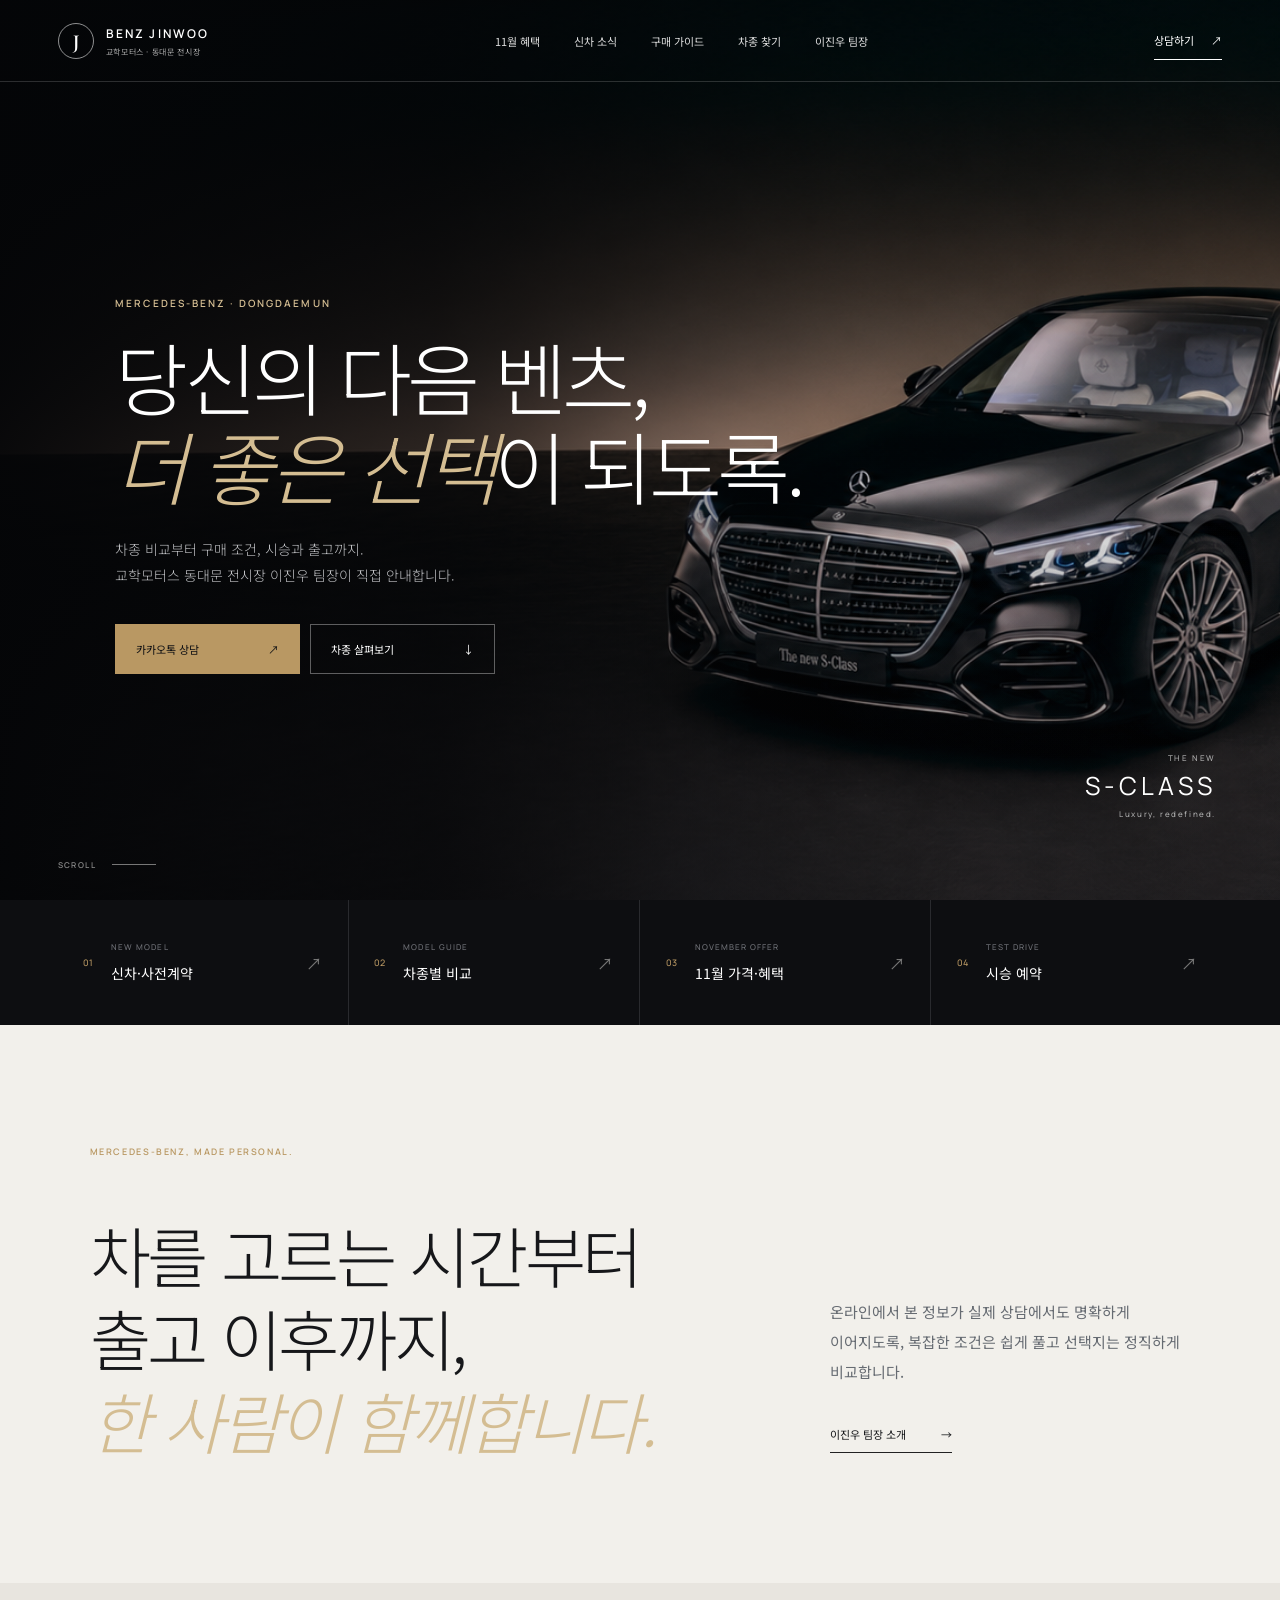
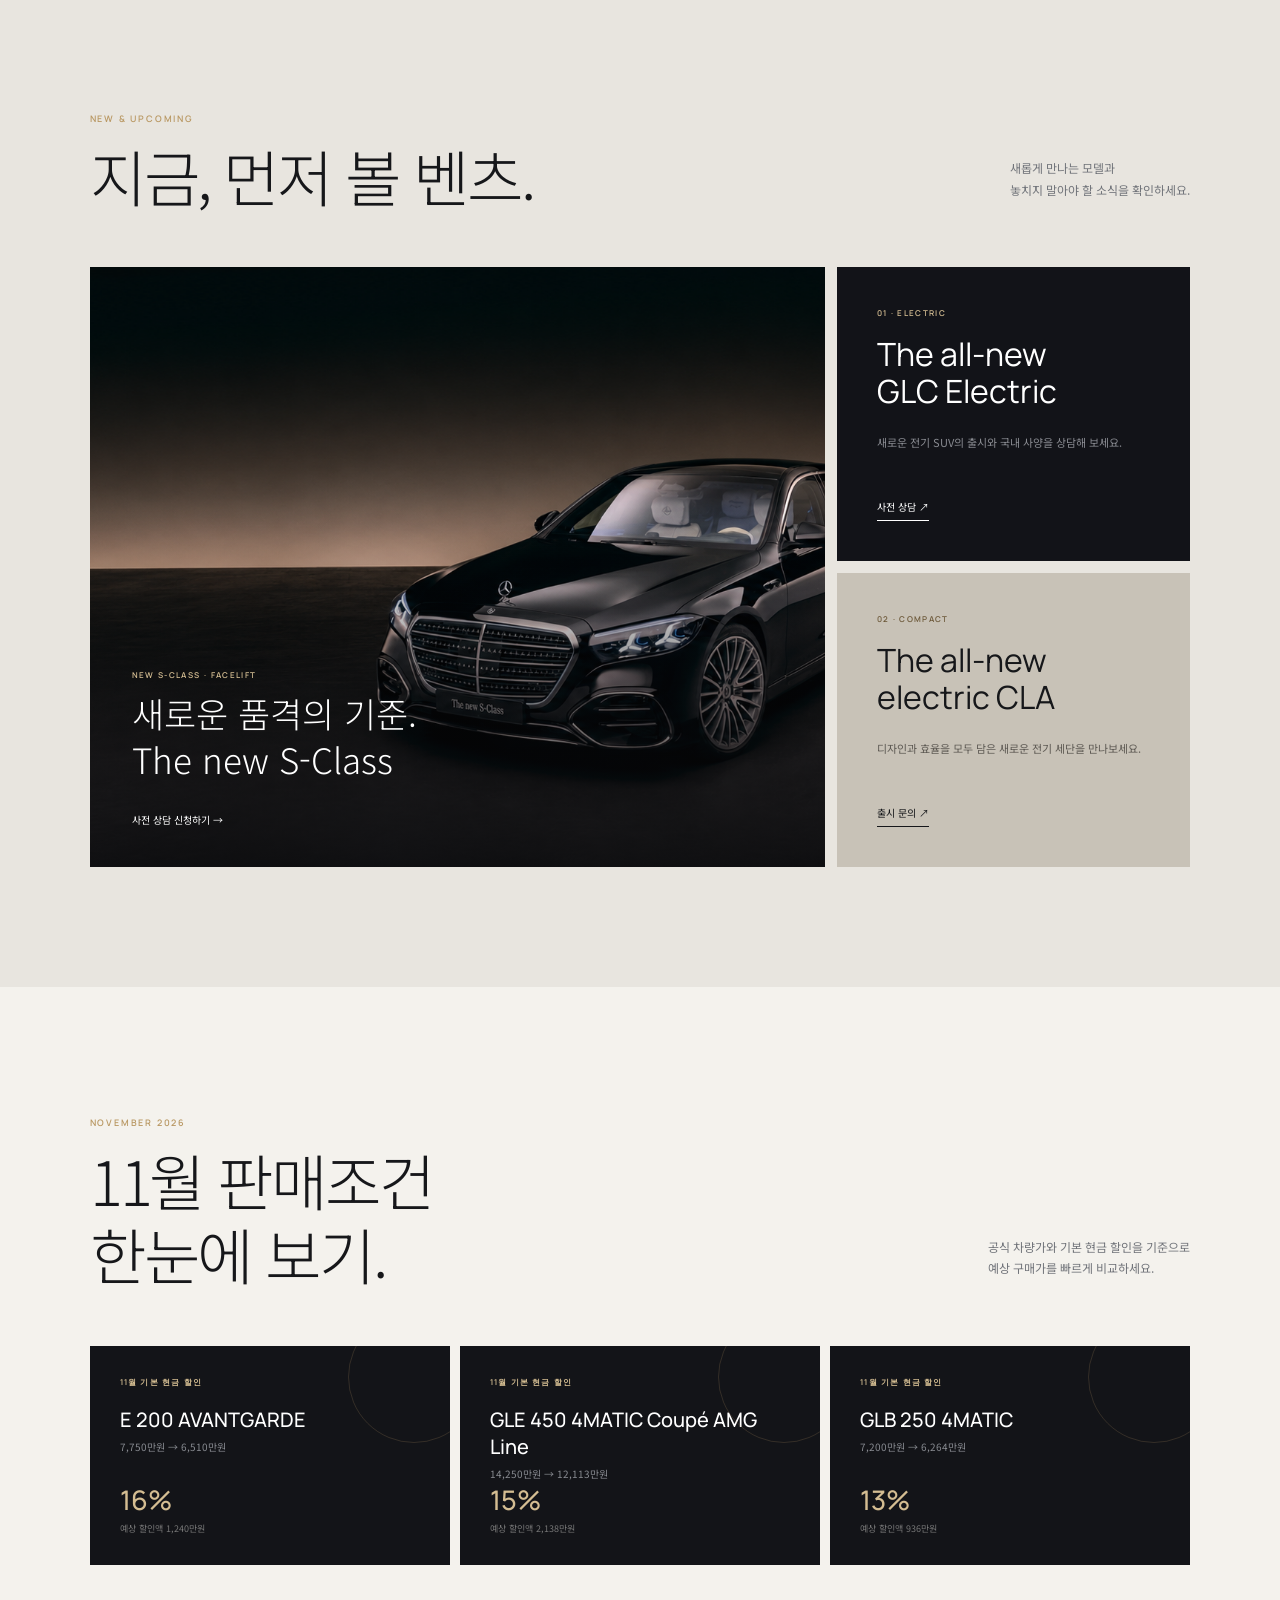
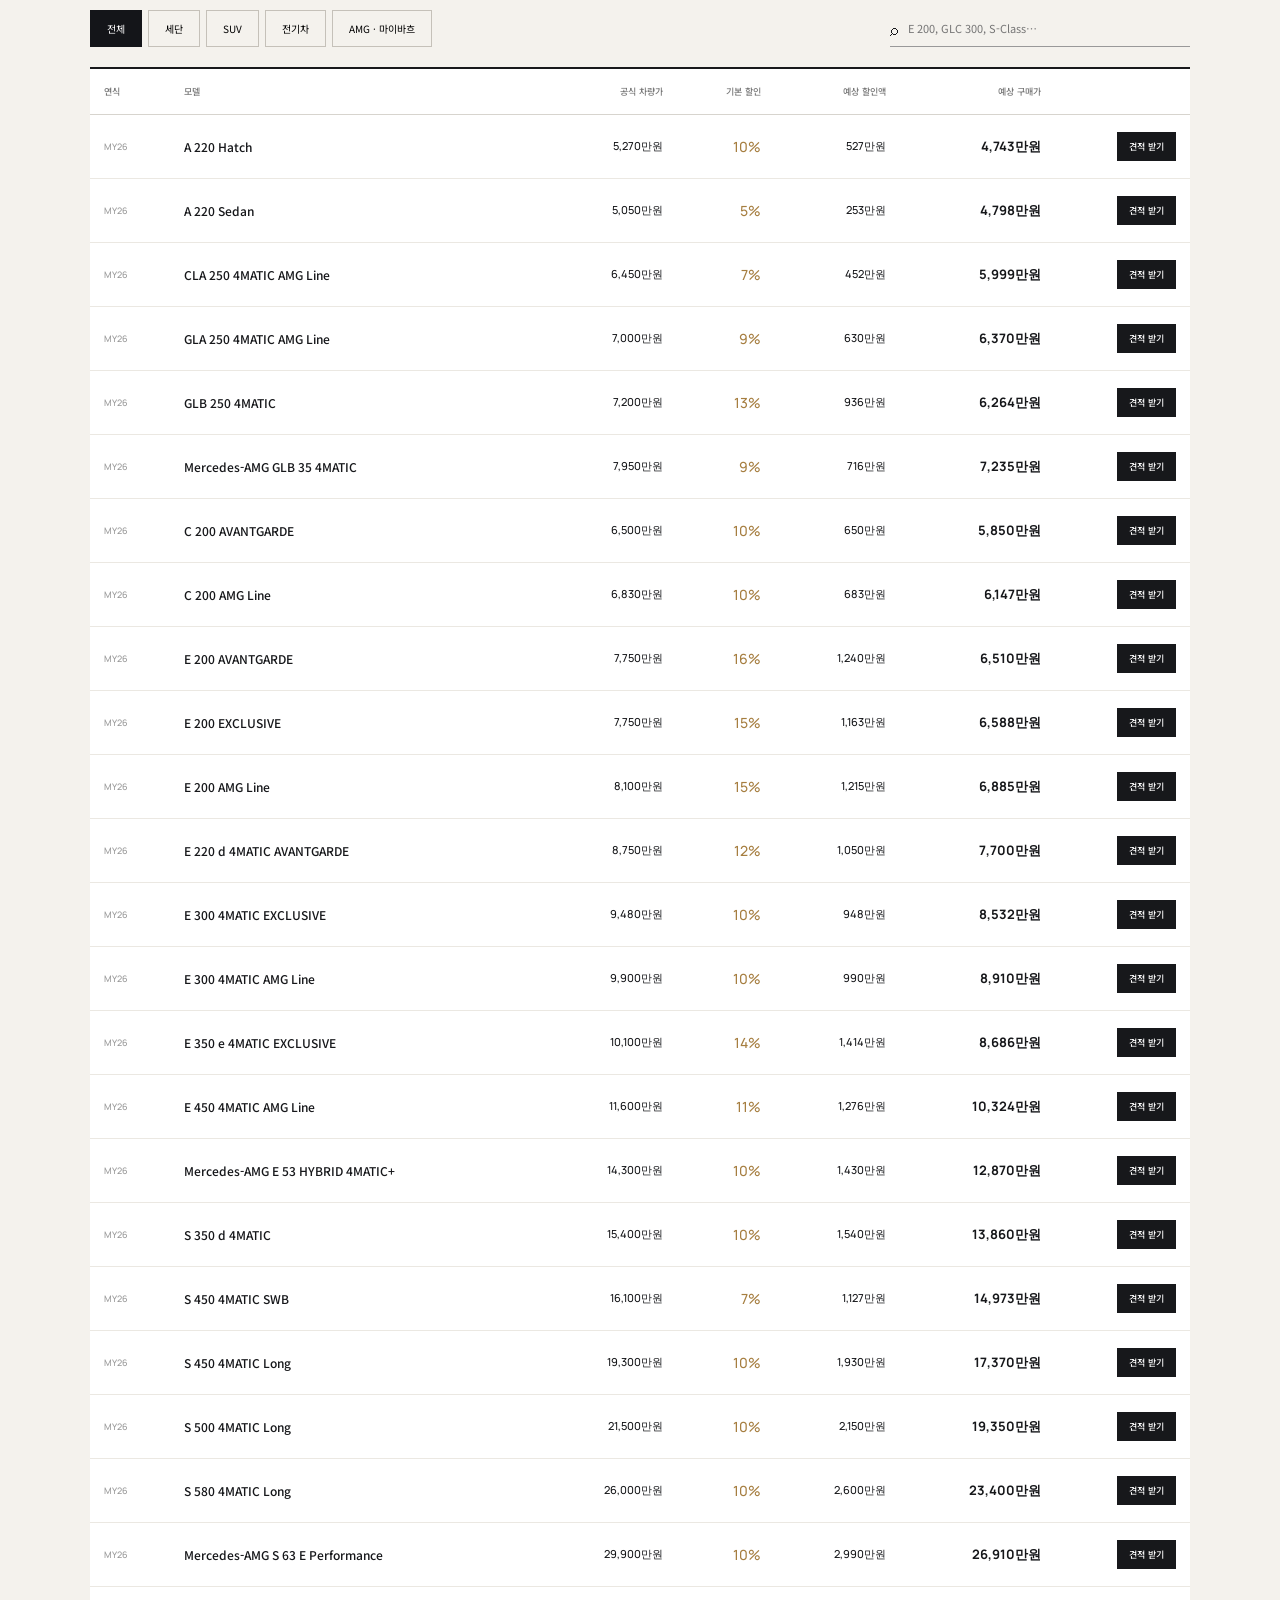
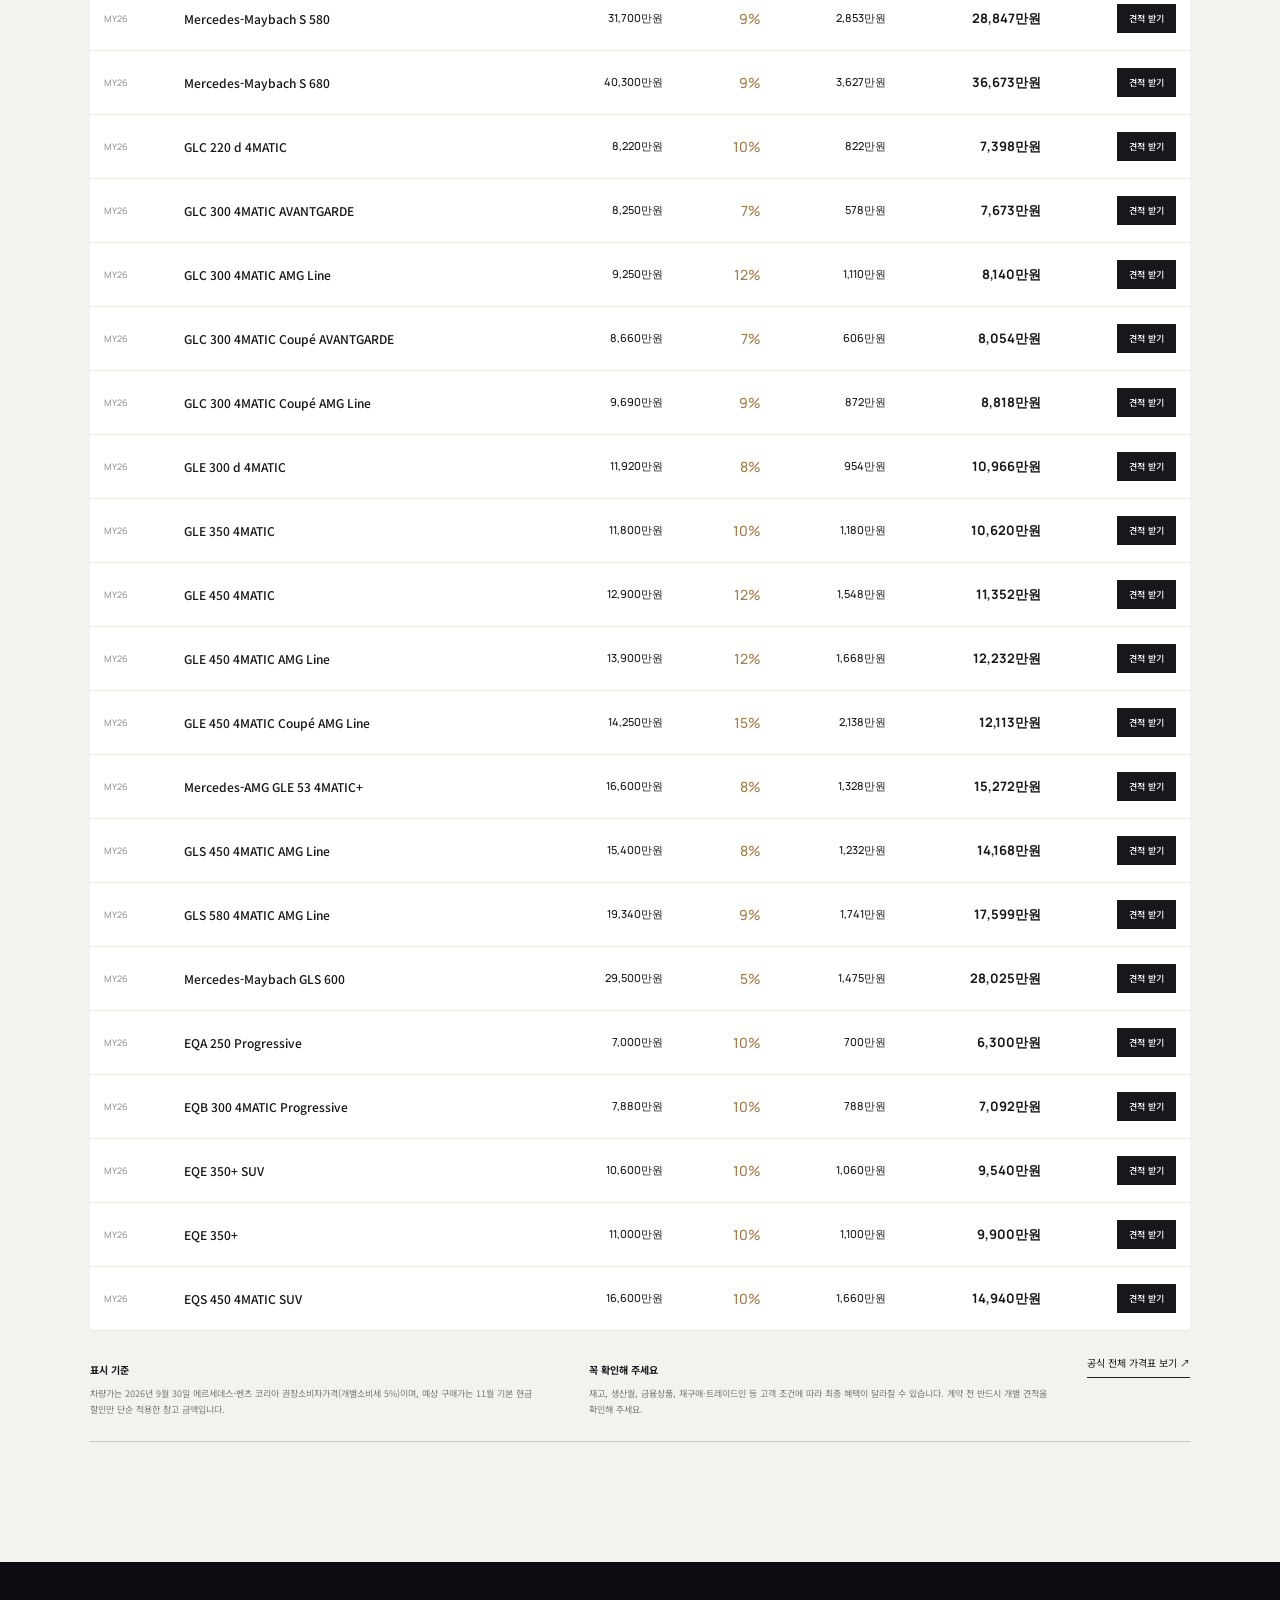
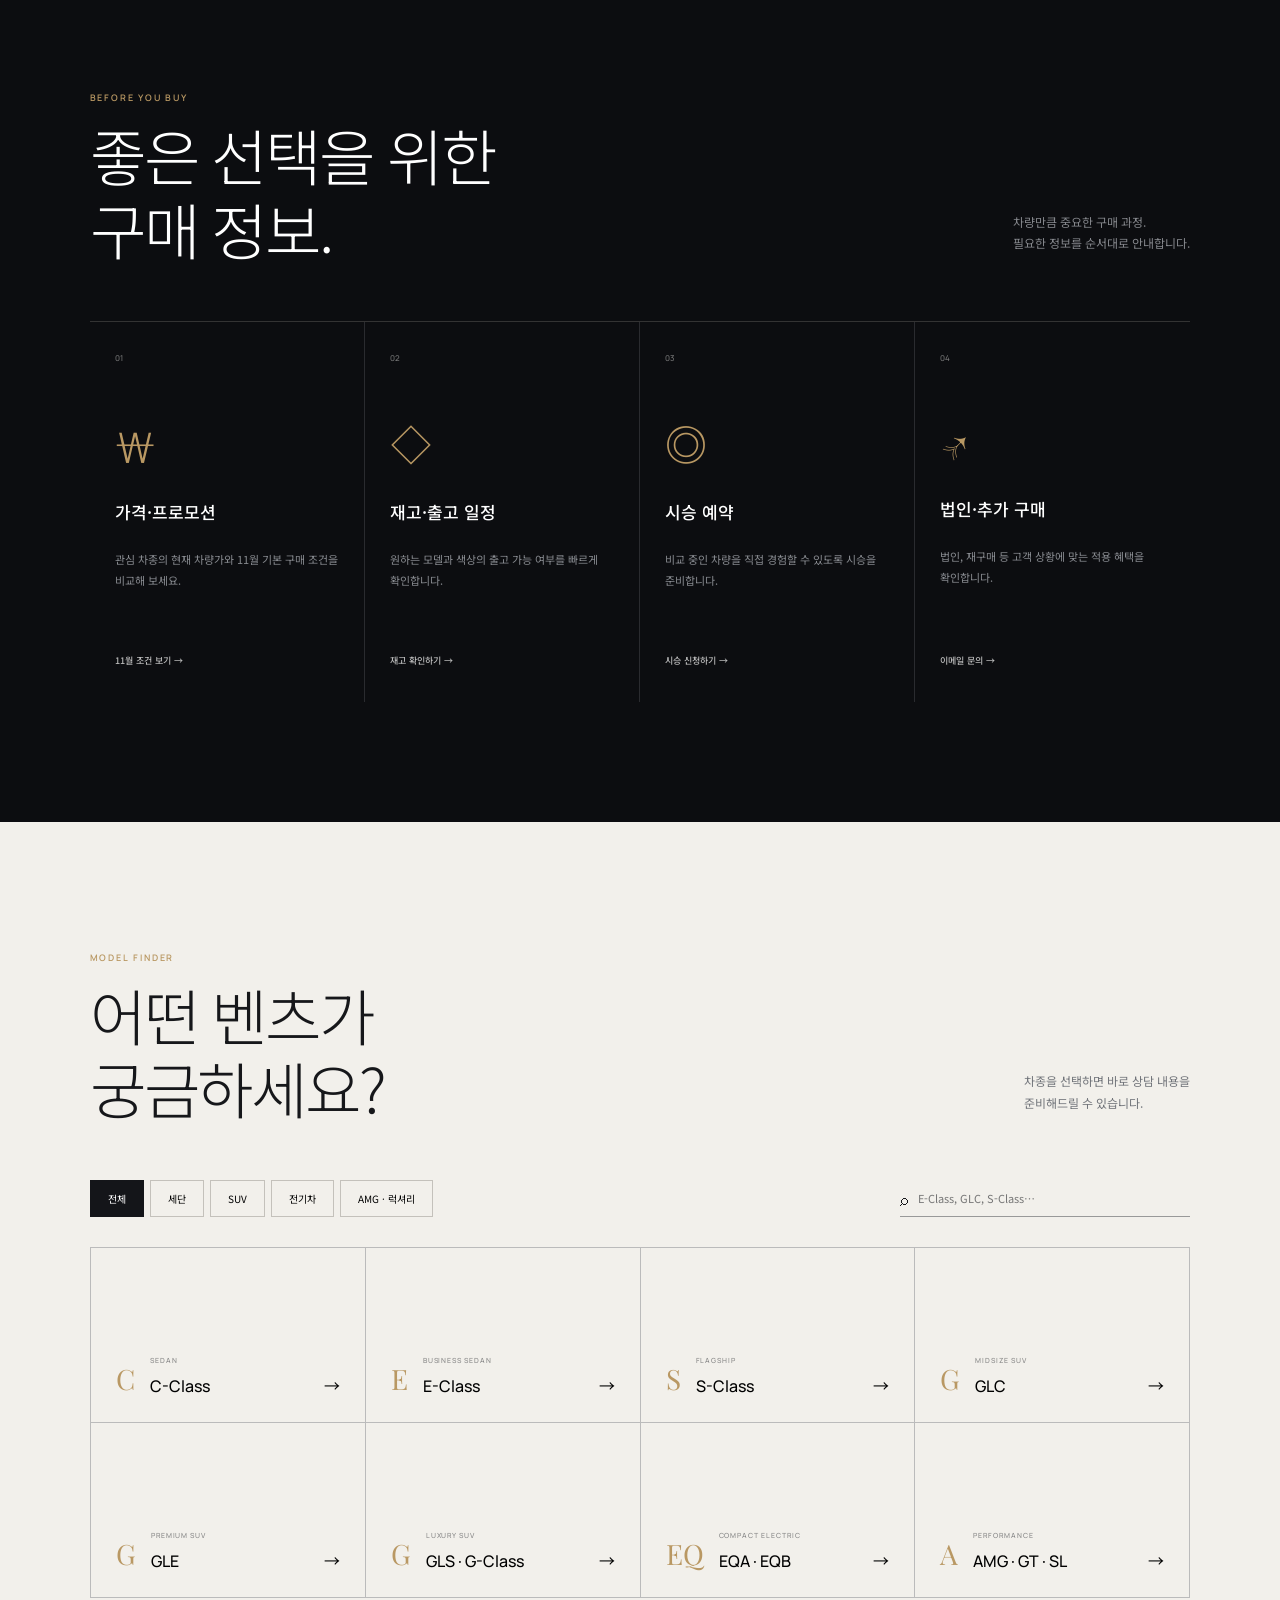
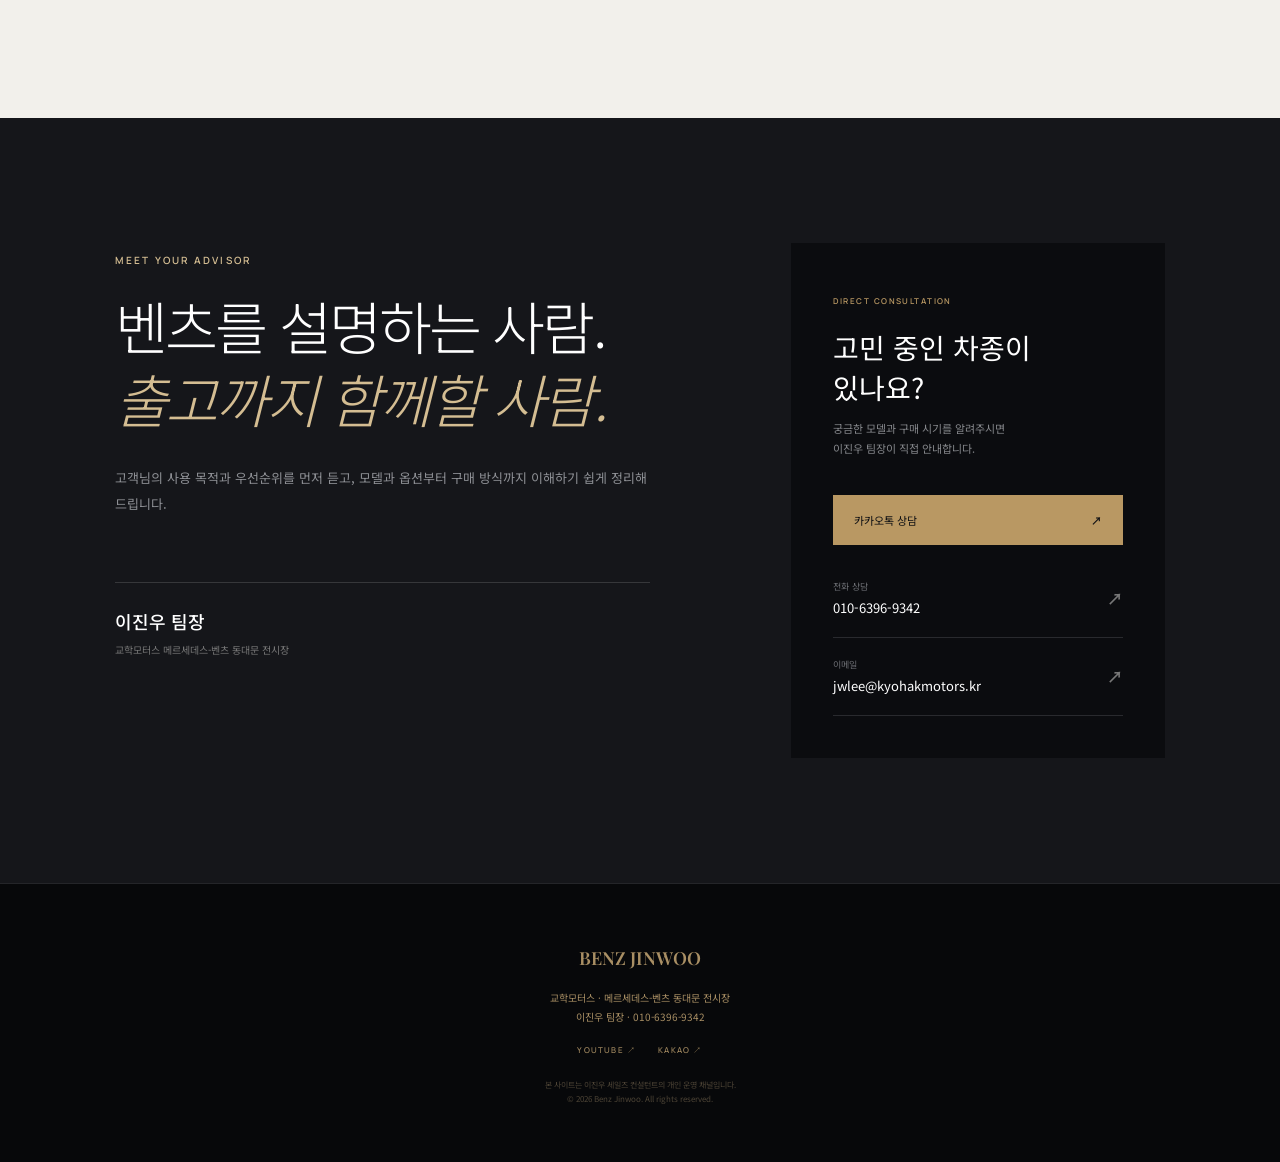
==== commit ef08ac3a: "Add November promotion and vehicle price table" ====
--- a/index.html
+++ b/index.html
@@ -14,7 +14,7 @@
   <a class="skip-link" href="#main">본문으로 이동</a>
   <header class="header" id="top">
     <a class="logo" href="#top" aria-label="벤츠 이진우 홈"><span class="logo-star">J</span><span><b>BENZ JINWOO</b><small>교학모터스 · 동대문 전시장</small></span></a>
-    <nav class="main-nav" aria-label="주요 메뉴"><a href="#news">신차 소식</a><a href="#guide">구매 가이드</a><a href="#models">차종 찾기</a><a href="#advisor">이진우 팀장</a></nav>
+    <nav class="main-nav" aria-label="주요 메뉴"><a href="#offers">11월 혜택</a><a href="#news">신차 소식</a><a href="#guide">구매 가이드</a><a href="#models">차종 찾기</a><a href="#advisor">이진우 팀장</a></nav>
     <a class="nav-contact" href="https://open.kakao.com/o/sKl7ZhEi" target="_blank" rel="noopener">상담하기 <span>↗</span></a>
     <button class="menu-button" type="button" aria-label="메뉴 열기" aria-expanded="false"><i></i><i></i></button>
   </header>
@@ -28,7 +28,7 @@
     <section class="quick-links" id="quick" aria-label="빠른 메뉴">
       <a href="#news"><span>01</span><div><small>NEW MODEL</small><strong>신차·사전계약</strong></div><b>↗</b></a>
       <a href="#models"><span>02</span><div><small>MODEL GUIDE</small><strong>차종별 비교</strong></div><b>↗</b></a>
-      <a href="#guide"><span>03</span><div><small>BUYING GUIDE</small><strong>구매 상담</strong></div><b>↗</b></a>
+      <a href="#offers"><span>03</span><div><small>NOVEMBER OFFER</small><strong>11월 가격·혜택</strong></div><b>↗</b></a>
       <a href="tel:01063969342"><span>04</span><div><small>TEST DRIVE</small><strong>시승 예약</strong></div><b>↗</b></a>
     </section>
     <section class="intro section">
@@ -42,10 +42,30 @@
         <div class="feature-side"><article class="news-card reveal"><span>01 · ELECTRIC</span><h3>The all-new<br>GLC Electric</h3><p>새로운 전기 SUV의 출시와 국내 사양을 상담해 보세요.</p><a href="https://open.kakao.com/o/sKl7ZhEi" target="_blank" rel="noopener">사전 상담 ↗</a></article><article class="news-card light reveal"><span>02 · COMPACT</span><h3>The all-new<br>electric CLA</h3><p>디자인과 효율을 모두 담은 새로운 전기 세단을 만나보세요.</p><a href="https://open.kakao.com/o/sKl7ZhEi" target="_blank" rel="noopener">출시 문의 ↗</a></article></div>
       </div>
     </section>
+    <section class="offers section" id="offers">
+      <div class="section-heading reveal"><div><span>NOVEMBER 2026</span><h2>11월 판매조건<br>한눈에 보기.</h2></div><p>공식 차량가와 기본 현금 할인을 기준으로<br>예상 구매가를 빠르게 비교하세요.</p></div>
+      <div class="offer-highlights reveal" id="offer-highlights"></div>
+      <div class="offer-controls reveal">
+        <div class="offer-tabs" role="tablist" aria-label="프로모션 차종 분류"><button class="active" data-offer-filter="all">전체</button><button data-offer-filter="sedan">세단</button><button data-offer-filter="suv">SUV</button><button data-offer-filter="electric">전기차</button><button data-offer-filter="performance">AMG · 마이바흐</button></div>
+        <label class="offer-search"><span>⌕</span><input id="offer-search" type="search" placeholder="E 200, GLC 300, S-Class…" aria-label="11월 프로모션 차종 검색"></label>
+      </div>
+      <div class="offer-table-wrap reveal">
+        <table class="offer-table">
+          <thead><tr><th>연식</th><th>모델</th><th>공식 차량가</th><th>기본 할인</th><th>예상 할인액</th><th>예상 구매가</th><th></th></tr></thead>
+          <tbody id="offer-table-body"></tbody>
+        </table>
+        <p class="offer-empty" id="offer-empty" hidden>일치하는 차량이 없습니다.</p>
+      </div>
+      <div class="offer-notice reveal">
+        <div><strong>표시 기준</strong><p>차량가는 2026년 9월 30일 메르세데스-벤츠 코리아 권장소비자가격(개별소비세 5%)이며, 예상 구매가는 11월 기본 현금 할인만 단순 적용한 참고 금액입니다.</p></div>
+        <div><strong>꼭 확인해 주세요</strong><p>재고, 생산월, 금융상품, 재구매·트레이드인 등 고객 조건에 따라 최종 혜택이 달라질 수 있습니다. 계약 전 반드시 개별 견적을 확인해 주세요.</p></div>
+        <a href="assets/MB-Korea-Price-List-2026-09-30.pdf" target="_blank" rel="noopener">공식 전체 가격표 보기 ↗</a>
+      </div>
+    </section>
     <section class="guide section" id="guide">
       <div class="section-heading light reveal"><div><span>BEFORE YOU BUY</span><h2>좋은 선택을 위한<br>구매 정보.</h2></div><p>차량만큼 중요한 구매 과정.<br>필요한 정보를 순서대로 안내합니다.</p></div>
       <div class="guide-grid">
-        <a class="guide-card reveal" href="https://open.kakao.com/o/sKl7ZhEi" target="_blank" rel="noopener"><span>01</span><i>₩</i><h3>가격·프로모션</h3><p>관심 차종의 현재 구매 조건과 금융 프로그램을 비교해 드립니다.</p><b>조건 문의하기 →</b></a>
+        <a class="guide-card reveal" href="#offers"><span>01</span><i>₩</i><h3>가격·프로모션</h3><p>관심 차종의 현재 차량가와 11월 기본 구매 조건을 비교해 보세요.</p><b>11월 조건 보기 →</b></a>
         <a class="guide-card reveal" href="tel:01063969342"><span>02</span><i>◇</i><h3>재고·출고 일정</h3><p>원하는 모델과 색상의 출고 가능 여부를 빠르게 확인합니다.</p><b>재고 확인하기 →</b></a>
         <a class="guide-card reveal" href="tel:01063969342"><span>03</span><i>◎</i><h3>시승 예약</h3><p>비교 중인 차량을 직접 경험할 수 있도록 시승을 준비합니다.</p><b>시승 신청하기 →</b></a>
         <a class="guide-card reveal" href="mailto:jwlee@kyohakmotors.kr"><span>04</span><i>↗</i><h3>법인·추가 구매</h3><p>법인, 재구매 등 고객 상황에 맞는 적용 혜택을 확인합니다.</p><b>이메일 문의 →</b></a>
--- a/styles.css
+++ b/styles.css
@@ -2,3 +2,4 @@
 @media(max-width:900px){.header{height:70px;padding:0 20px}.main-nav,.nav-contact{display:none}.menu-button{display:block;margin-left:auto}.header.open{position:fixed;height:100vh;background:#090a0c;align-items:flex-start;padding-top:17px}.header.open .main-nav{display:flex;position:absolute;top:115px;left:25px;flex-direction:column;gap:25px}.header.open .main-nav a{font-size:22px}.hero{height:780px;align-items:flex-start}.hero-bg{background-image:linear-gradient(90deg,rgba(4,5,7,.83),rgba(4,5,7,.1)),linear-gradient(0deg,rgba(4,5,7,.75),transparent),url('assets/hero-new-sclass-wide.png');background-position:68% center}.hero-content{margin:0;padding:150px 24px 0}.hero h1{font-size:48px}.hero-copy{max-width:330px}.hero-actions{flex-direction:column;width:220px}.hero-model{right:20px;bottom:70px}.hero-scroll{left:24px}.quick-links{grid-template-columns:1fr 1fr;padding:0 20px}.quick-links>a{min-height:110px;padding:22px 10px;border-bottom:1px solid #292a2e}.section{padding:85px 24px}.intro-grid{grid-template-columns:1fr;gap:35px}.intro h2,.section-heading h2{font-size:40px}.section-heading{display:block}.section-heading>p{margin-top:20px}.feature-grid{grid-template-columns:1fr}.feature-main{height:460px}.feature-side{grid-template-columns:1fr 1fr}.news-card{padding:28px;min-height:270px}.guide-grid{grid-template-columns:1fr 1fr}.model-toolbar{display:block}.search{width:100%;margin-top:20px}.model-list{grid-template-columns:1fr 1fr}.advisor{grid-template-columns:1fr;padding:90px 24px;gap:60px}.mobile-contact{position:fixed;z-index:50;bottom:0;left:0;width:100%;display:grid;grid-template-columns:1fr 1fr;background:#fff;box-shadow:0 -8px 25px rgba(0,0,0,.15)}.mobile-contact a{text-align:center;padding:16px;font-size:12px}.mobile-contact a:last-child{background:var(--gold);color:#101114}.footer{padding-bottom:100px}}
 @media(max-width:560px){.logo small{display:none}.hero h1{font-size:42px}.hero-copy br{display:none}.quick-links{grid-template-columns:1fr}.quick-links>a{border-right:0}.feature-main{height:420px}.feature-body{left:25px;bottom:28px}.feature-body h3{font-size:29px}.feature-side{grid-template-columns:1fr}.guide-grid{grid-template-columns:1fr}.guide-card{min-height:300px;border-right:0;border-bottom:1px solid #2a2b2f}.model-list{grid-template-columns:1fr}.model-item{min-height:130px}.advisor-card{padding:30px 24px}.advisor-card h3{font-size:24px}.contact-line strong{font-size:11px}}
 @media(prefers-reduced-motion:reduce){html{scroll-behavior:auto}.reveal{opacity:1;transform:none;transition:none}}
+.offers{background:#f4f2ed}.offer-highlights{display:grid;grid-template-columns:repeat(3,1fr);gap:10px;margin-bottom:45px}.offer-highlight{background:#131418;color:#fff;padding:30px;min-height:190px;display:flex;flex-direction:column;position:relative;overflow:hidden}.offer-highlight:after{content:'';position:absolute;width:130px;height:130px;border:1px solid rgba(185,152,99,.2);border-radius:50%;right:-30px;top:-35px}.offer-highlight>span{font:600 8px Manrope;letter-spacing:.15em;color:var(--gold2)}.offer-highlight h3{font:500 20px Manrope;margin:18px 0 6px}.offer-highlight p{margin:0;color:#888b91;font-size:10px}.offer-highlight strong{font:500 27px Manrope;margin-top:auto;color:var(--gold2)}.offer-highlight small{font-size:9px;color:#777;margin-top:4px}.offer-controls{display:flex;justify-content:space-between;gap:20px;margin-bottom:20px}.offer-tabs{display:flex;flex-wrap:wrap;gap:6px}.offer-tabs button{border:1px solid #c5c1b9;background:transparent;padding:10px 16px;font-size:10px;cursor:pointer}.offer-tabs button.active{background:#141519;color:#fff;border-color:#141519}.offer-search{width:300px;border-bottom:1px solid #999;display:flex;align-items:center;gap:10px}.offer-search input{width:100%;border:0;background:transparent;padding:10px 0;outline:0;font-size:11px}.offer-table-wrap{background:#fff;border-top:2px solid #18191c;overflow-x:auto}.offer-table{width:100%;border-collapse:collapse;min-width:860px}.offer-table th{padding:16px 14px;text-align:right;color:#777;font-size:9px;font-weight:500;border-bottom:1px solid #d7d4ce}.offer-table th:nth-child(1),.offer-table th:nth-child(2){text-align:left}.offer-table td{padding:17px 14px;text-align:right;border-bottom:1px solid #ebe8e2;font:500 11px Manrope}.offer-table td:first-child,.offer-table td:nth-child(2){text-align:left}.offer-table td:first-child{color:#999;font-size:9px}.offer-table td:nth-child(2){font-family:'Noto Sans KR',sans-serif;font-size:12px;font-weight:500}.offer-table .discount{color:#a67e40;font-size:14px}.offer-table .final{font-weight:700;font-size:13px}.offer-table a{display:inline-block;padding:8px 12px;background:#17181b;color:#fff;font:500 9px 'Noto Sans KR',sans-serif;white-space:nowrap}.offer-table tr:hover{background:#faf8f4}.offer-empty{text-align:center;padding:45px;color:#777;font-size:12px}.offer-notice{display:grid;grid-template-columns:1fr 1fr auto;gap:35px;align-items:start;padding:24px 0;border-bottom:1px solid #c9c5bd}.offer-notice strong{font-size:10px}.offer-notice p{margin:7px 0 0;color:#777;font-size:9px;line-height:1.75}.offer-notice>a{font-size:10px;border-bottom:1px solid #222;padding-bottom:7px;white-space:nowrap}@media(max-width:900px){.offer-highlights{grid-template-columns:1fr}.offer-highlight{min-height:160px}.offer-controls{display:block}.offer-search{width:100%;margin-top:18px}.offer-notice{grid-template-columns:1fr;gap:18px}.offer-notice>a{justify-self:start}}@media(max-width:560px){.offer-tabs{display:grid;grid-template-columns:repeat(2,1fr)}.offer-tabs button:last-child{grid-column:1/3}.offer-table th,.offer-table td{padding:14px 10px}}
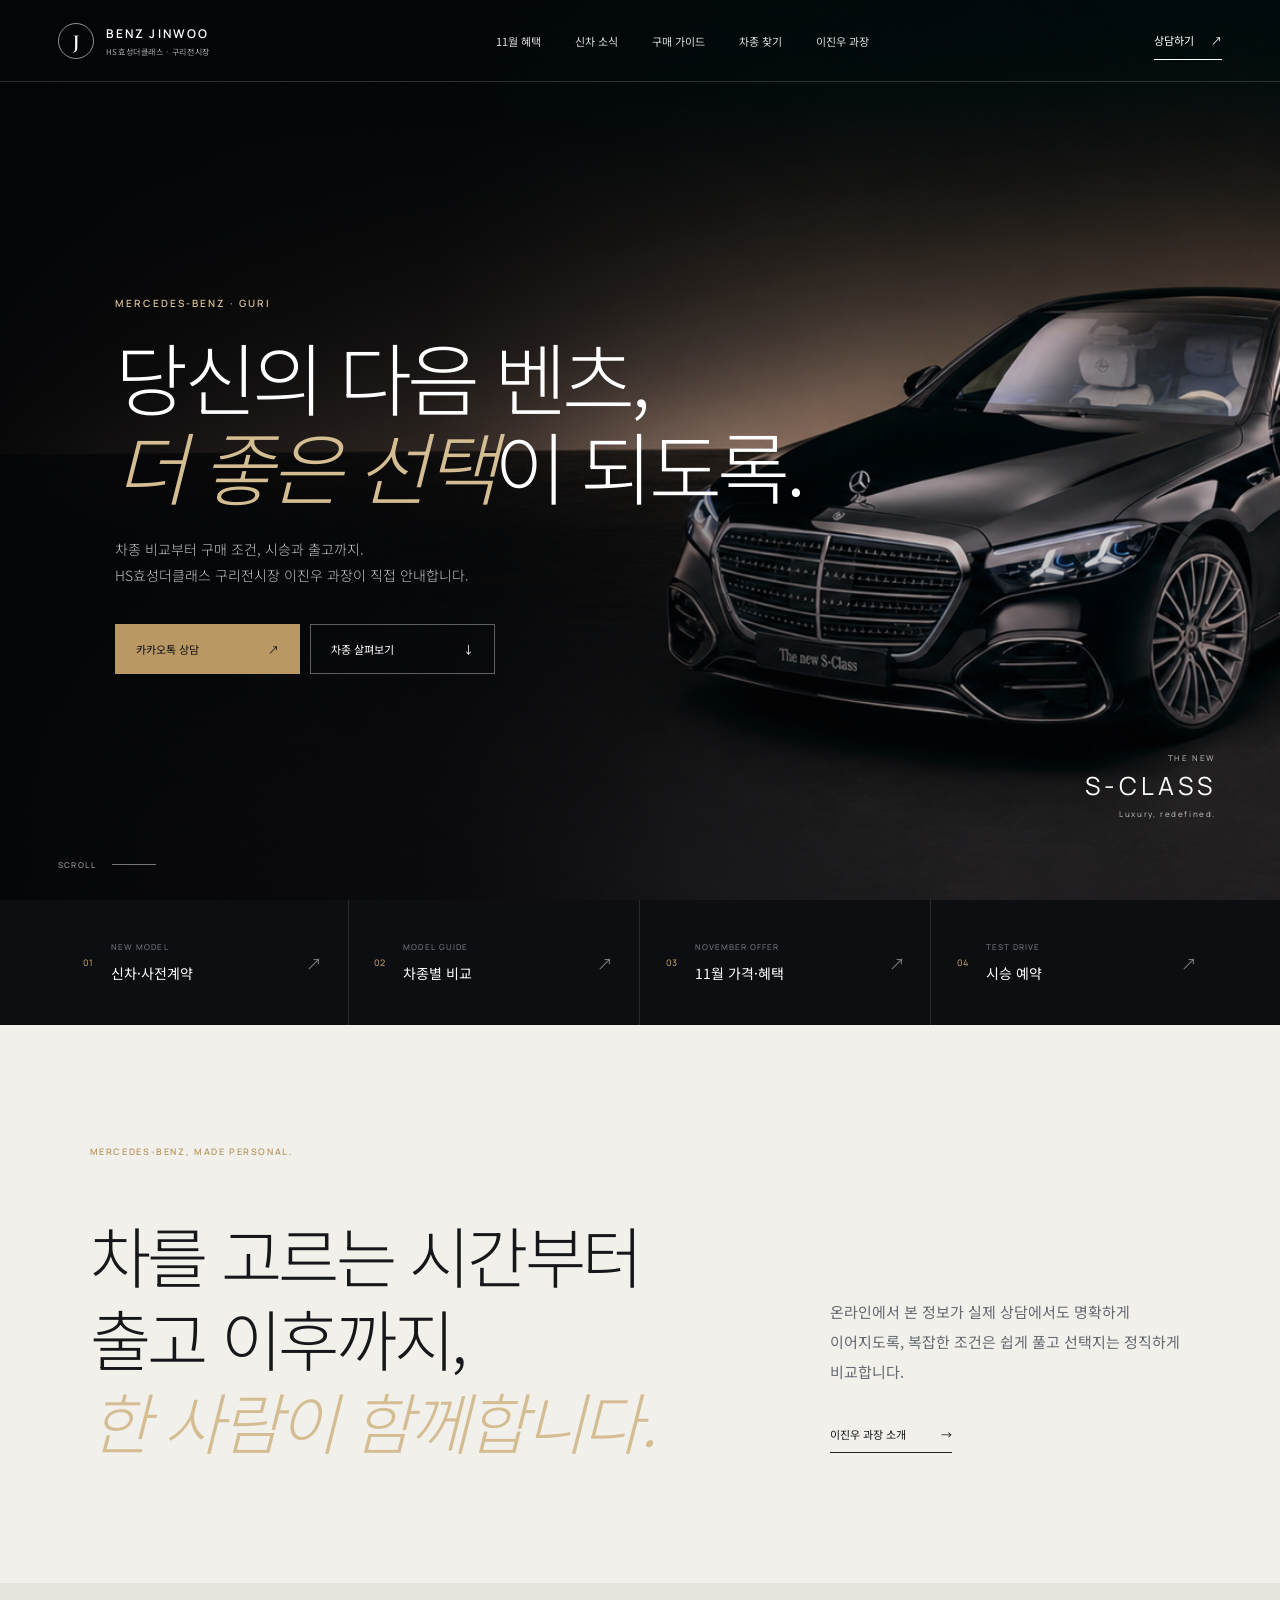
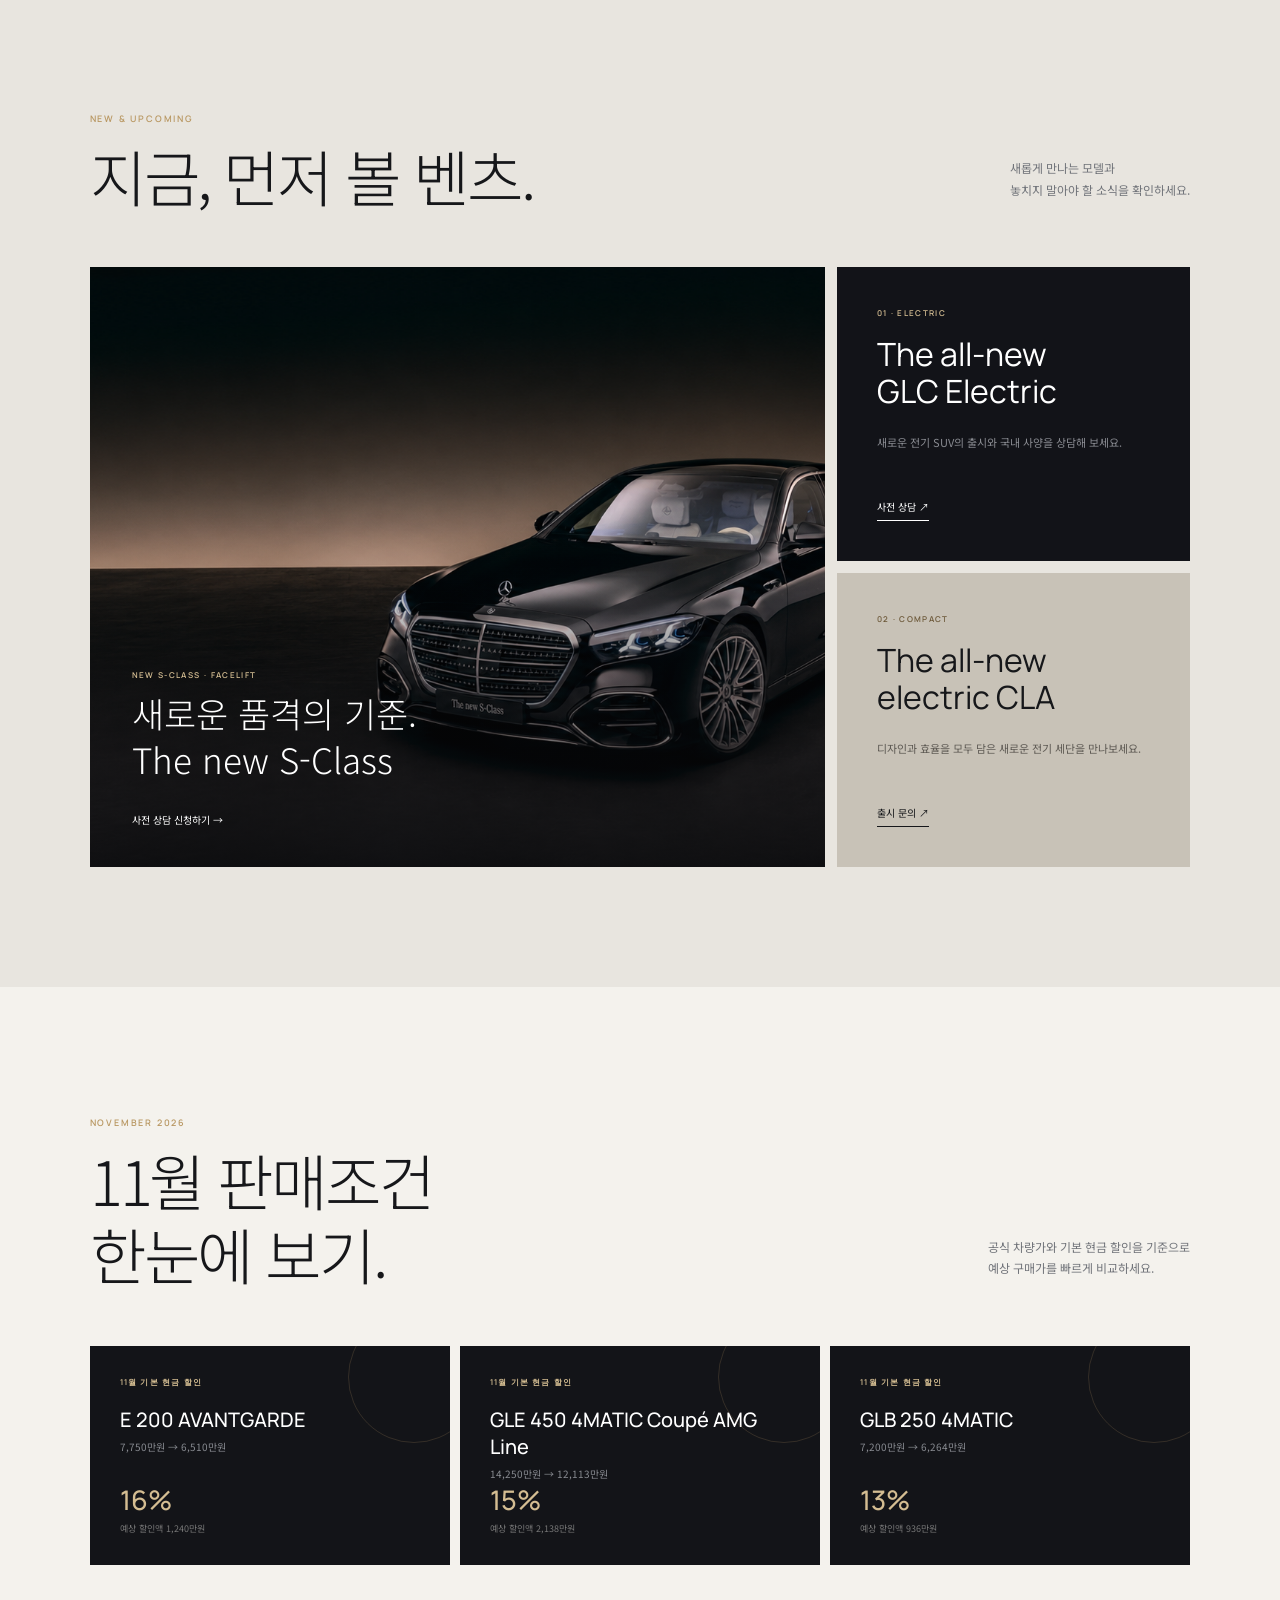
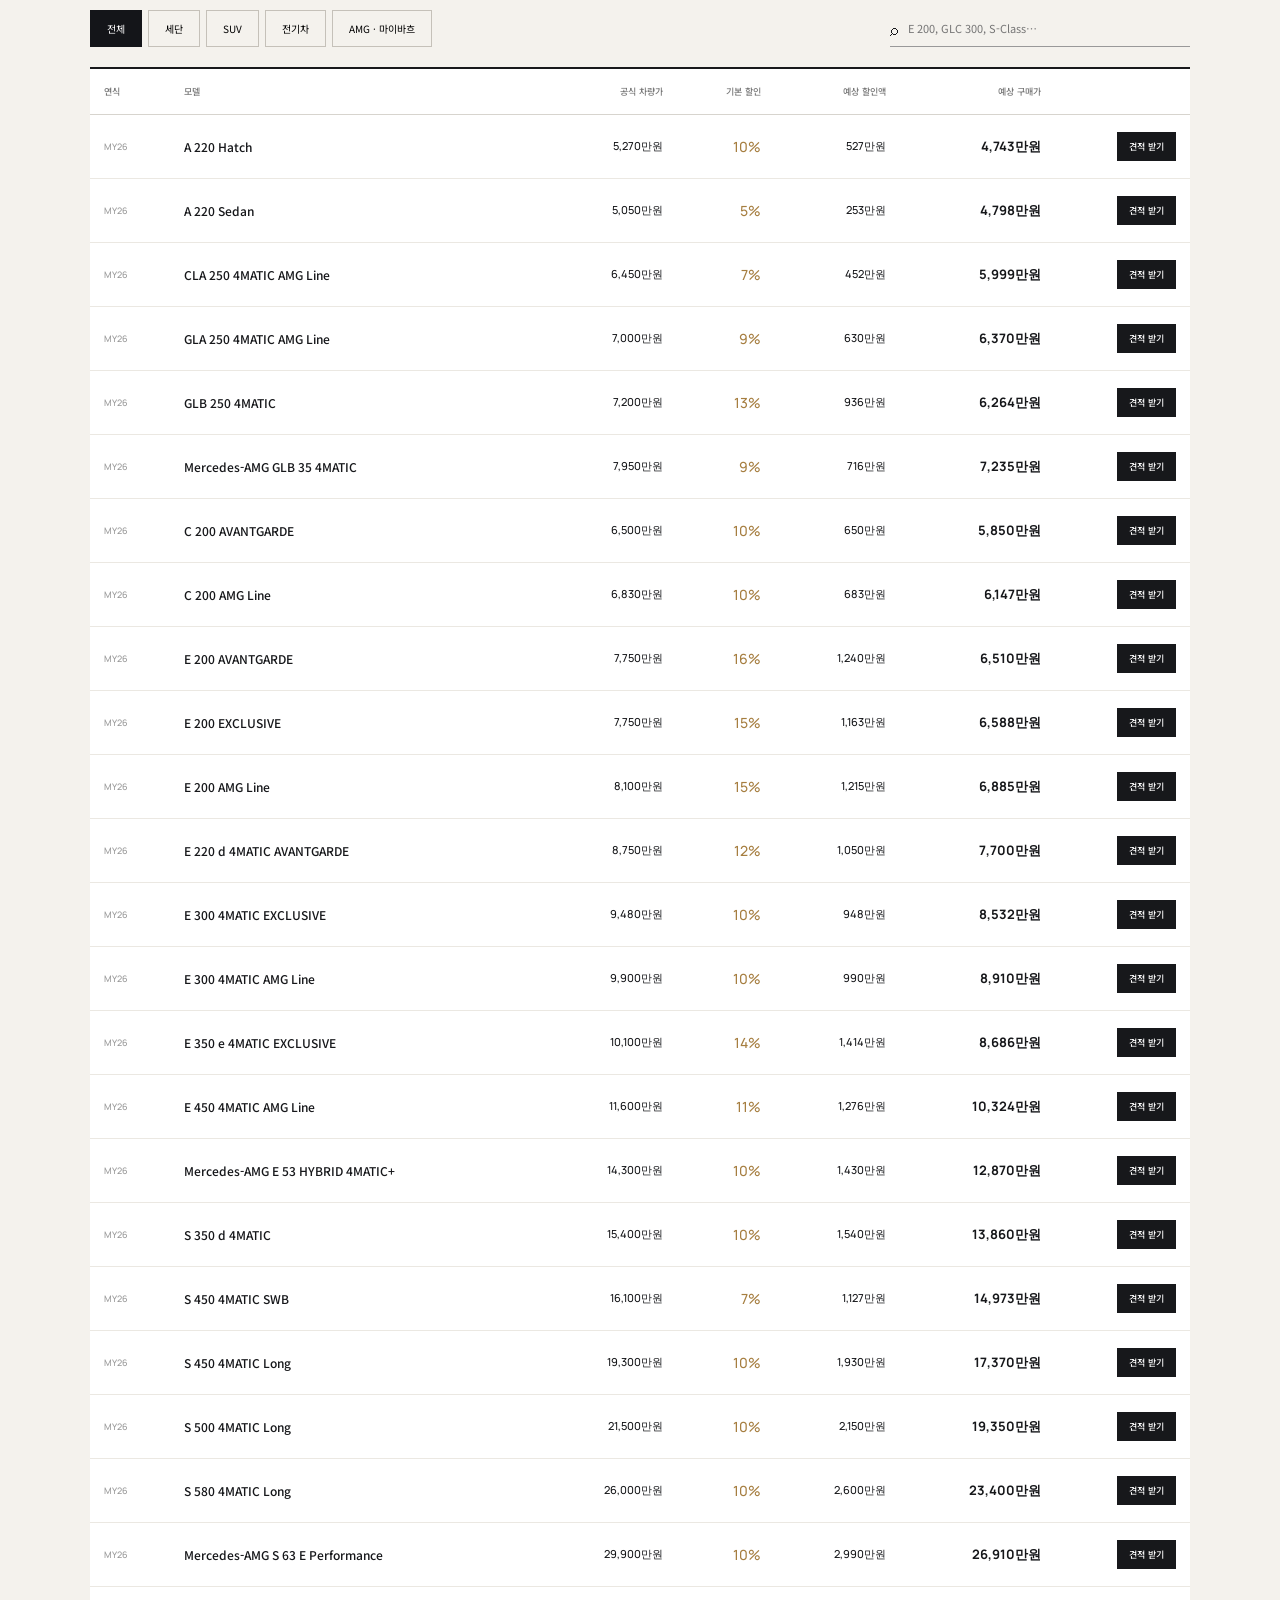
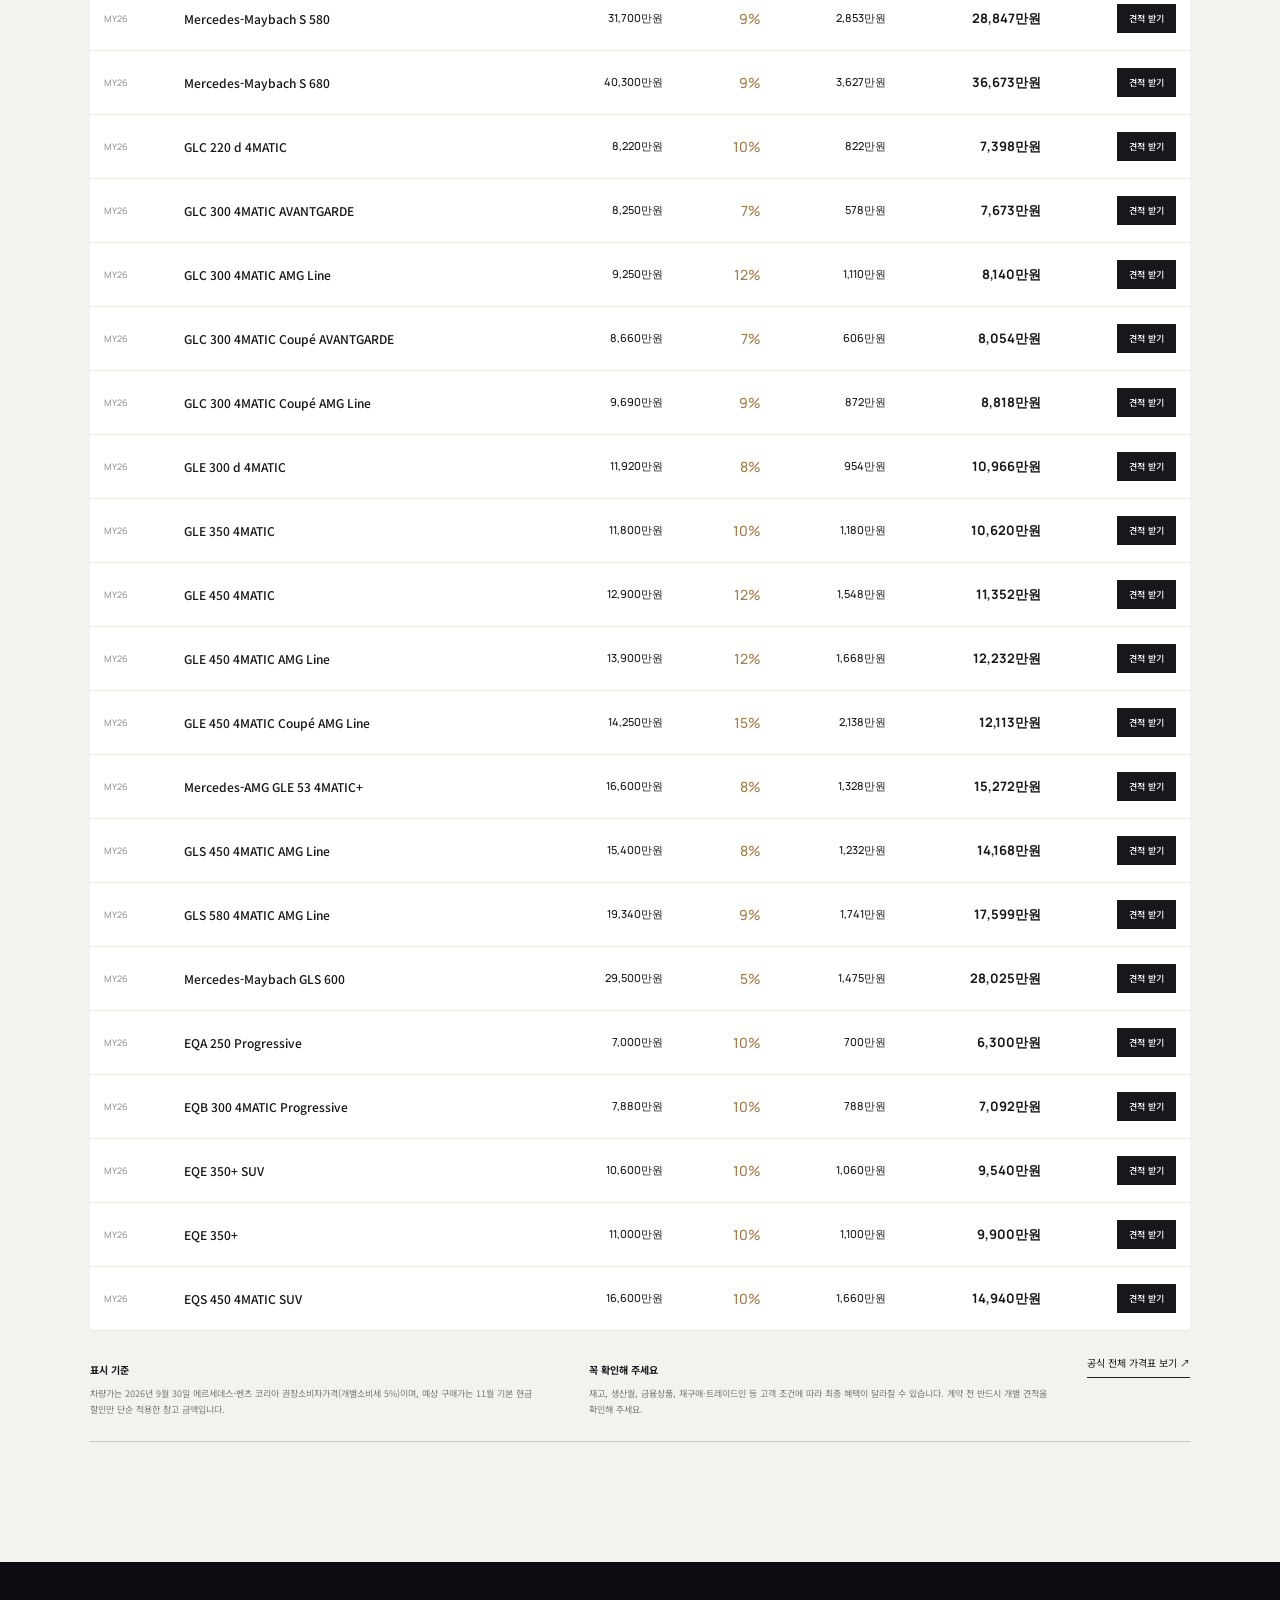
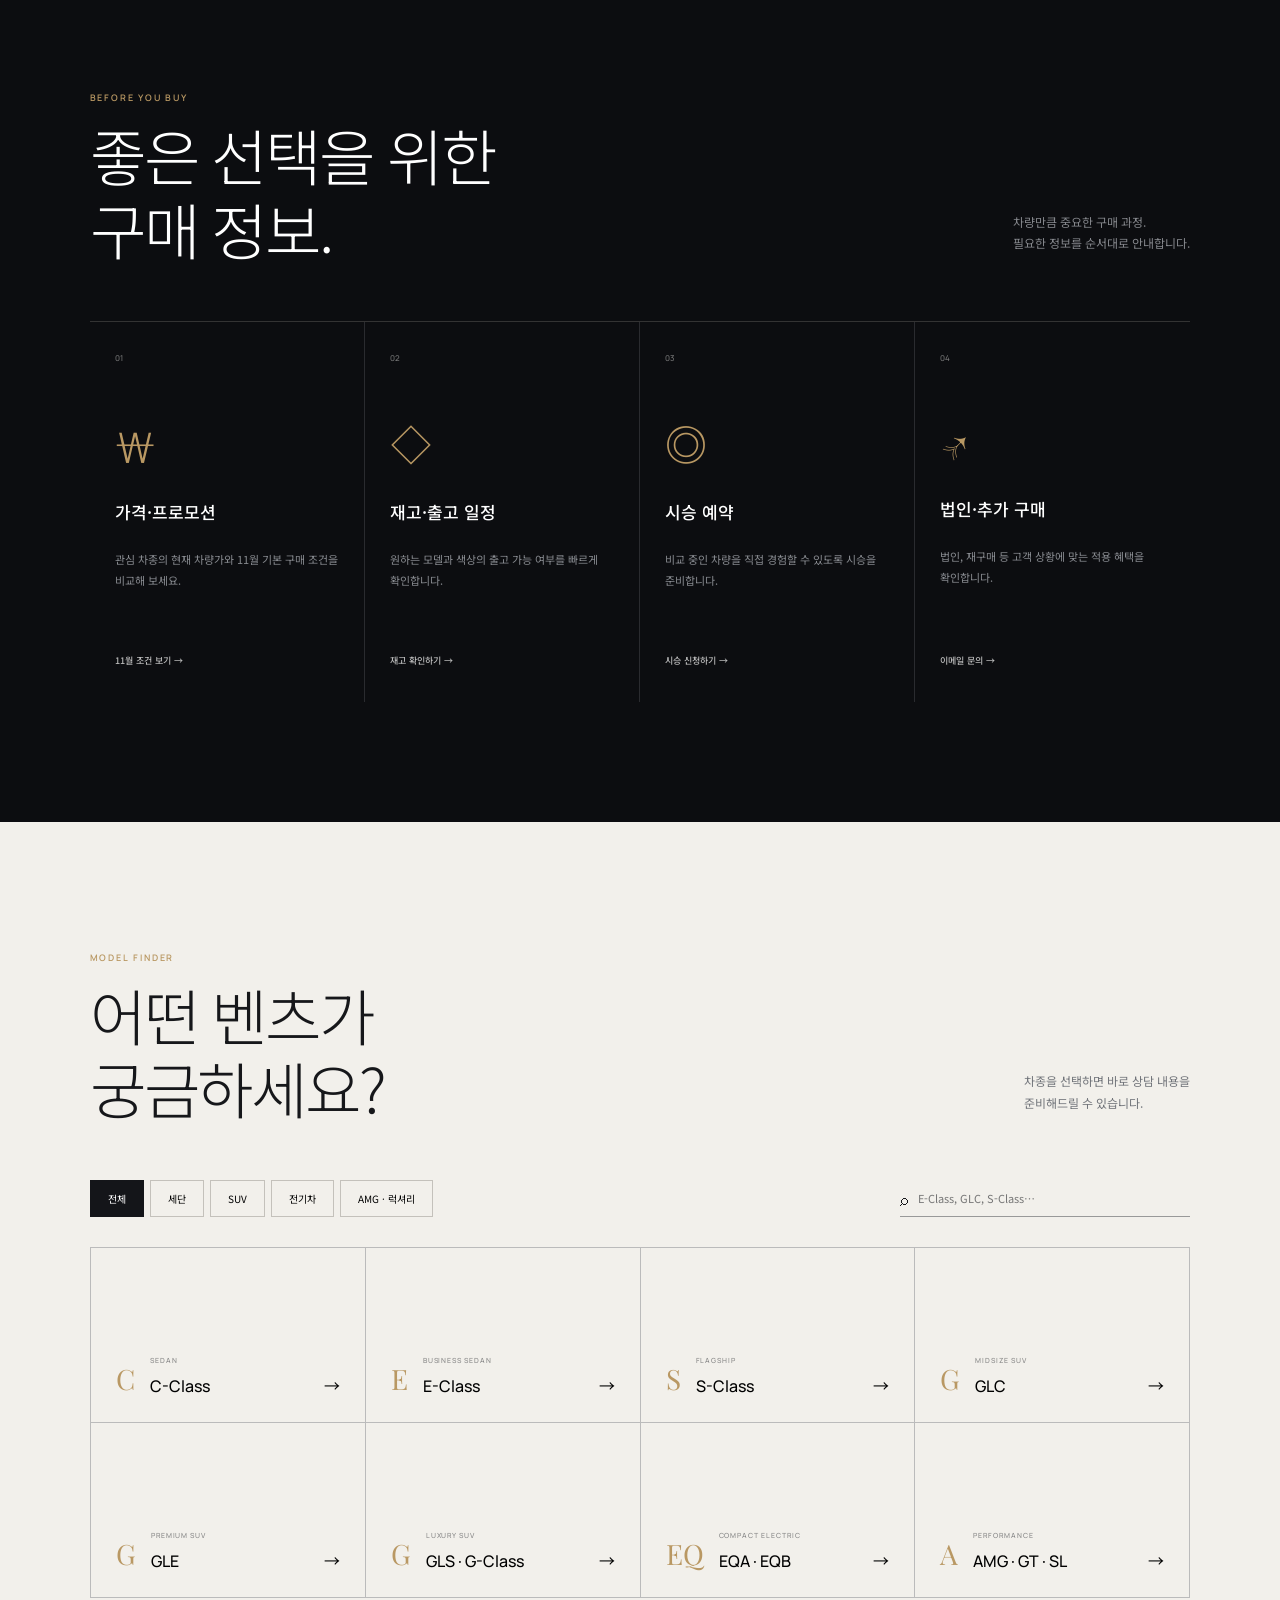
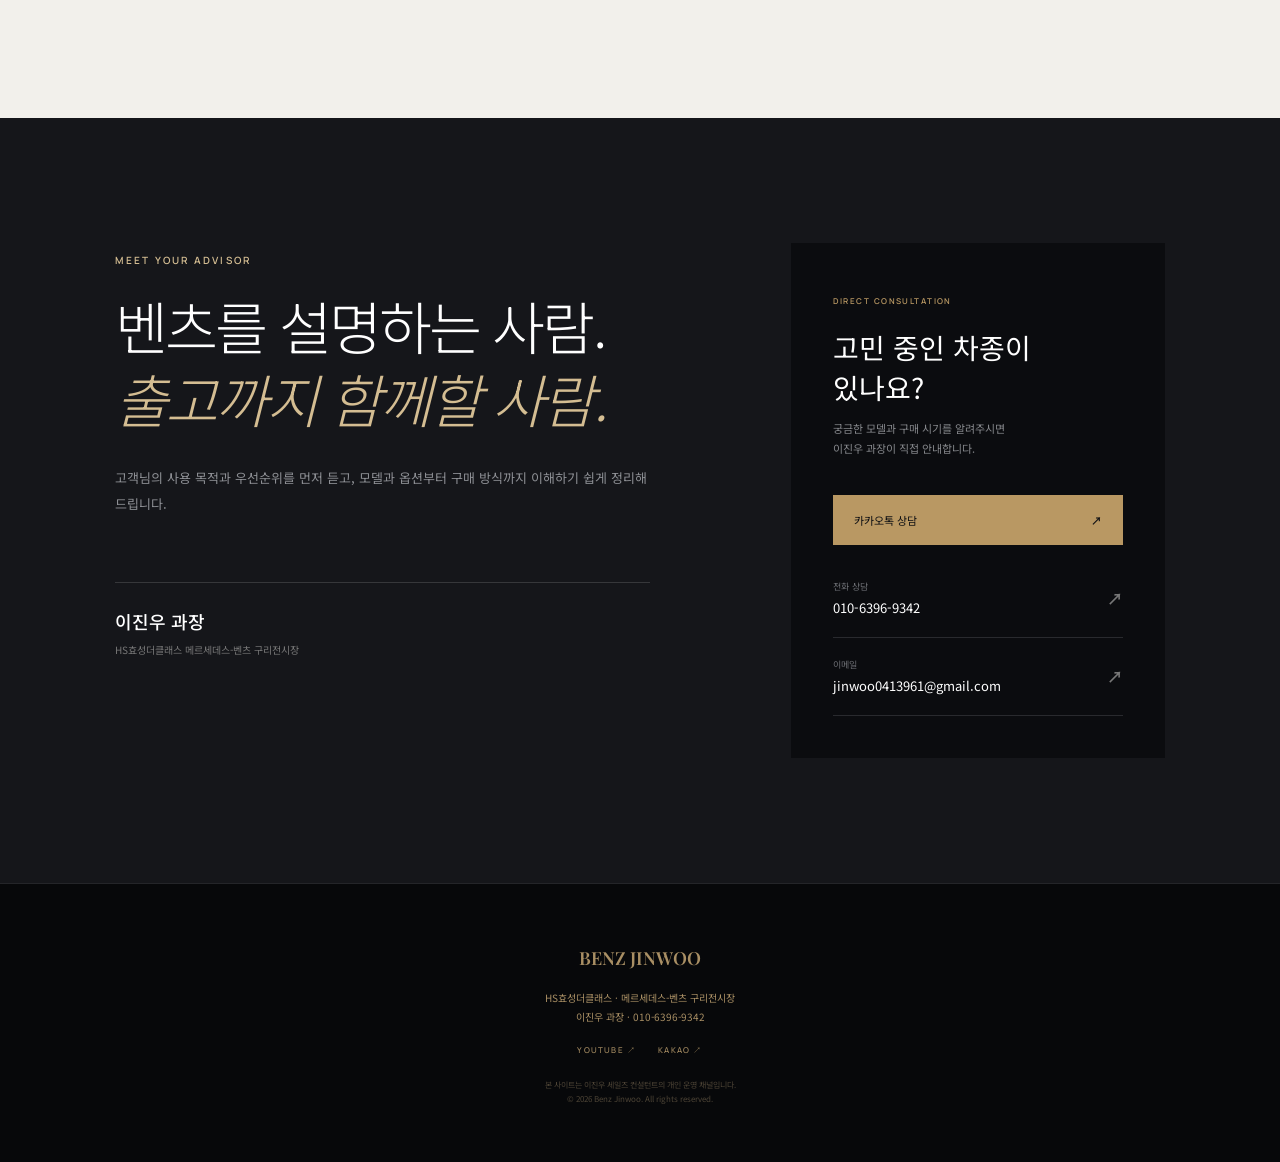
==== commit 0d6775bb: "Update showroom and contact information" ====
--- a/index.html
+++ b/index.html
@@ -3,9 +3,9 @@
 <head>
   <meta charset="UTF-8">
   <meta name="viewport" content="width=device-width, initial-scale=1.0">
-  <meta name="description" content="교학모터스 메르세데스-벤츠 동대문 전시장 이진우 팀장. 신차 소식, 모델 비교, 시승과 구매 상담을 한곳에서 안내합니다.">
+  <meta name="description" content="HS효성더클래스 메르세데스-벤츠 구리전시장 이진우 과장. 신차 소식, 모델 비교, 시승과 구매 상담을 한곳에서 안내합니다.">
   <meta name="theme-color" content="#090a0c">
-  <title>벤츠 이진우 | 교학모터스 동대문 전시장</title>
+  <title>벤츠 이진우 | HS효성더클래스 구리전시장</title>
   <link rel="preconnect" href="https://fonts.googleapis.com"><link rel="preconnect" href="https://fonts.gstatic.com" crossorigin>
   <link href="https://fonts.googleapis.com/css2?family=Manrope:wght@400;500;600;700&family=Noto+Sans+KR:wght@300;400;500;600;700&family=Playfair+Display:ital,wght@0,500;1,500&display=swap" rel="stylesheet">
   <link rel="stylesheet" href="styles.css?v=20261028-redesign">
@@ -13,15 +13,15 @@
 <body>
   <a class="skip-link" href="#main">본문으로 이동</a>
   <header class="header" id="top">
-    <a class="logo" href="#top" aria-label="벤츠 이진우 홈"><span class="logo-star">J</span><span><b>BENZ JINWOO</b><small>교학모터스 · 동대문 전시장</small></span></a>
-    <nav class="main-nav" aria-label="주요 메뉴"><a href="#offers">11월 혜택</a><a href="#news">신차 소식</a><a href="#guide">구매 가이드</a><a href="#models">차종 찾기</a><a href="#advisor">이진우 팀장</a></nav>
+    <a class="logo" href="#top" aria-label="벤츠 이진우 홈"><span class="logo-star">J</span><span><b>BENZ JINWOO</b><small>HS효성더클래스 · 구리전시장</small></span></a>
+    <nav class="main-nav" aria-label="주요 메뉴"><a href="#offers">11월 혜택</a><a href="#news">신차 소식</a><a href="#guide">구매 가이드</a><a href="#models">차종 찾기</a><a href="#advisor">이진우 과장</a></nav>
     <a class="nav-contact" href="https://open.kakao.com/o/sKl7ZhEi" target="_blank" rel="noopener">상담하기 <span>↗</span></a>
     <button class="menu-button" type="button" aria-label="메뉴 열기" aria-expanded="false"><i></i><i></i></button>
   </header>
   <main id="main">
     <section class="hero">
       <div class="hero-bg" aria-hidden="true"></div>
-      <div class="hero-content reveal"><p class="overline">Mercedes-Benz · Dongdaemun</p><h1>당신의 다음 벤츠,<br><em>더 좋은 선택</em>이 되도록.</h1><p class="hero-copy">차종 비교부터 구매 조건, 시승과 출고까지.<br>교학모터스 동대문 전시장 이진우 팀장이 직접 안내합니다.</p><div class="hero-actions"><a class="button gold" href="https://open.kakao.com/o/sKl7ZhEi" target="_blank" rel="noopener">카카오톡 상담 <span>↗</span></a><a class="button line" href="#models">차종 살펴보기 <span>↓</span></a></div></div>
+      <div class="hero-content reveal"><p class="overline">Mercedes-Benz · Guri</p><h1>당신의 다음 벤츠,<br><em>더 좋은 선택</em>이 되도록.</h1><p class="hero-copy">차종 비교부터 구매 조건, 시승과 출고까지.<br>HS효성더클래스 구리전시장 이진우 과장이 직접 안내합니다.</p><div class="hero-actions"><a class="button gold" href="https://open.kakao.com/o/sKl7ZhEi" target="_blank" rel="noopener">카카오톡 상담 <span>↗</span></a><a class="button line" href="#models">차종 살펴보기 <span>↓</span></a></div></div>
       <div class="hero-model reveal"><span>THE NEW</span><strong>S-CLASS</strong><small>Luxury, redefined.</small></div>
       <a class="hero-scroll" href="#quick"><span>SCROLL</span><i></i></a>
     </section>
@@ -33,7 +33,7 @@
     </section>
     <section class="intro section">
       <div class="section-kicker reveal">Mercedes-Benz, made personal.</div>
-      <div class="intro-grid"><h2 class="reveal">차를 고르는 시간부터<br>출고 이후까지,<br><em>한 사람이 함께합니다.</em></h2><div class="intro-copy reveal"><p>온라인에서 본 정보가 실제 상담에서도 명확하게 이어지도록, 복잡한 조건은 쉽게 풀고 선택지는 정직하게 비교합니다.</p><a href="#advisor">이진우 팀장 소개 <span>→</span></a></div></div>
+      <div class="intro-grid"><h2 class="reveal">차를 고르는 시간부터<br>출고 이후까지,<br><em>한 사람이 함께합니다.</em></h2><div class="intro-copy reveal"><p>온라인에서 본 정보가 실제 상담에서도 명확하게 이어지도록, 복잡한 조건은 쉽게 풀고 선택지는 정직하게 비교합니다.</p><a href="#advisor">이진우 과장 소개 <span>→</span></a></div></div>
     </section>
     <section class="news section" id="news">
       <div class="section-heading reveal"><div><span>NEW &amp; UPCOMING</span><h2>지금, 먼저 볼 벤츠.</h2></div><p>새롭게 만나는 모델과<br>놓치지 말아야 할 소식을 확인하세요.</p></div>
@@ -68,7 +68,7 @@
         <a class="guide-card reveal" href="#offers"><span>01</span><i>₩</i><h3>가격·프로모션</h3><p>관심 차종의 현재 차량가와 11월 기본 구매 조건을 비교해 보세요.</p><b>11월 조건 보기 →</b></a>
         <a class="guide-card reveal" href="tel:01063969342"><span>02</span><i>◇</i><h3>재고·출고 일정</h3><p>원하는 모델과 색상의 출고 가능 여부를 빠르게 확인합니다.</p><b>재고 확인하기 →</b></a>
         <a class="guide-card reveal" href="tel:01063969342"><span>03</span><i>◎</i><h3>시승 예약</h3><p>비교 중인 차량을 직접 경험할 수 있도록 시승을 준비합니다.</p><b>시승 신청하기 →</b></a>
-        <a class="guide-card reveal" href="mailto:jwlee@kyohakmotors.kr"><span>04</span><i>↗</i><h3>법인·추가 구매</h3><p>법인, 재구매 등 고객 상황에 맞는 적용 혜택을 확인합니다.</p><b>이메일 문의 →</b></a>
+        <a class="guide-card reveal" href="mailto:jinwoo0413961@gmail.com"><span>04</span><i>↗</i><h3>법인·추가 구매</h3><p>법인, 재구매 등 고객 상황에 맞는 적용 혜택을 확인합니다.</p><b>이메일 문의 →</b></a>
       </div>
     </section>
     <section class="models section" id="models">
@@ -86,11 +86,11 @@
       </div><p class="no-results" hidden>일치하는 차종이 없습니다. 다른 차종명을 입력해 주세요.</p>
     </section>
     <section class="advisor" id="advisor">
-      <div class="advisor-copy reveal"><p class="overline">MEET YOUR ADVISOR</p><h2>벤츠를 설명하는 사람.<br><em>출고까지 함께할 사람.</em></h2><p>고객님의 사용 목적과 우선순위를 먼저 듣고, 모델과 옵션부터 구매 방식까지 이해하기 쉽게 정리해 드립니다.</p><div class="advisor-name"><strong>이진우 팀장</strong><span>교학모터스 메르세데스-벤츠 동대문 전시장</span></div></div>
-      <div class="advisor-card reveal"><span>DIRECT CONSULTATION</span><h3>고민 중인 차종이 있나요?</h3><p>궁금한 모델과 구매 시기를 알려주시면<br>이진우 팀장이 직접 안내합니다.</p><a class="button gold" href="https://open.kakao.com/o/sKl7ZhEi" target="_blank" rel="noopener">카카오톡 상담 <b>↗</b></a><a class="contact-line" href="tel:01063969342"><small>전화 상담</small><strong>010-6396-9342</strong><b>↗</b></a><a class="contact-line" href="mailto:jwlee@kyohakmotors.kr"><small>이메일</small><strong>jwlee@kyohakmotors.kr</strong><b>↗</b></a></div>
+      <div class="advisor-copy reveal"><p class="overline">MEET YOUR ADVISOR</p><h2>벤츠를 설명하는 사람.<br><em>출고까지 함께할 사람.</em></h2><p>고객님의 사용 목적과 우선순위를 먼저 듣고, 모델과 옵션부터 구매 방식까지 이해하기 쉽게 정리해 드립니다.</p><div class="advisor-name"><strong>이진우 과장</strong><span>HS효성더클래스 메르세데스-벤츠 구리전시장</span></div></div>
+      <div class="advisor-card reveal"><span>DIRECT CONSULTATION</span><h3>고민 중인 차종이 있나요?</h3><p>궁금한 모델과 구매 시기를 알려주시면<br>이진우 과장이 직접 안내합니다.</p><a class="button gold" href="https://open.kakao.com/o/sKl7ZhEi" target="_blank" rel="noopener">카카오톡 상담 <b>↗</b></a><a class="contact-line" href="tel:01063969342"><small>전화 상담</small><strong>010-6396-9342</strong><b>↗</b></a><a class="contact-line" href="mailto:jinwoo0413961@gmail.com"><small>이메일</small><strong>jinwoo0413961@gmail.com</strong><b>↗</b></a></div>
     </section>
   </main>
-  <footer class="footer"><a class="footer-logo" href="#top">BENZ JINWOO</a><p>교학모터스 · 메르세데스-벤츠 동대문 전시장<br>이진우 팀장 · 010-6396-9342</p><nav><a href="https://youtube.com/@DDONGbye_BENZhi" target="_blank" rel="noopener">YOUTUBE ↗</a><a href="https://open.kakao.com/o/sKl7ZhEi" target="_blank" rel="noopener">KAKAO ↗</a></nav><small>본 사이트는 이진우 세일즈 컨설턴트의 개인 운영 채널입니다.<br>© <span id="year"></span> Benz Jinwoo. All rights reserved.</small></footer>
+  <footer class="footer"><a class="footer-logo" href="#top">BENZ JINWOO</a><p>HS효성더클래스 · 메르세데스-벤츠 구리전시장<br>이진우 과장 · 010-6396-9342</p><nav><a href="https://youtube.com/@DDONGbye_BENZhi" target="_blank" rel="noopener">YOUTUBE ↗</a><a href="https://open.kakao.com/o/sKl7ZhEi" target="_blank" rel="noopener">KAKAO ↗</a></nav><small>본 사이트는 이진우 세일즈 컨설턴트의 개인 운영 채널입니다.<br>© <span id="year"></span> Benz Jinwoo. All rights reserved.</small></footer>
   <div class="mobile-contact"><a href="tel:01063969342">전화 상담</a><a href="https://open.kakao.com/o/sKl7ZhEi" target="_blank" rel="noopener">카카오톡 상담</a></div>
   <script src="script.js?v=20261028-redesign"></script>
 </body>
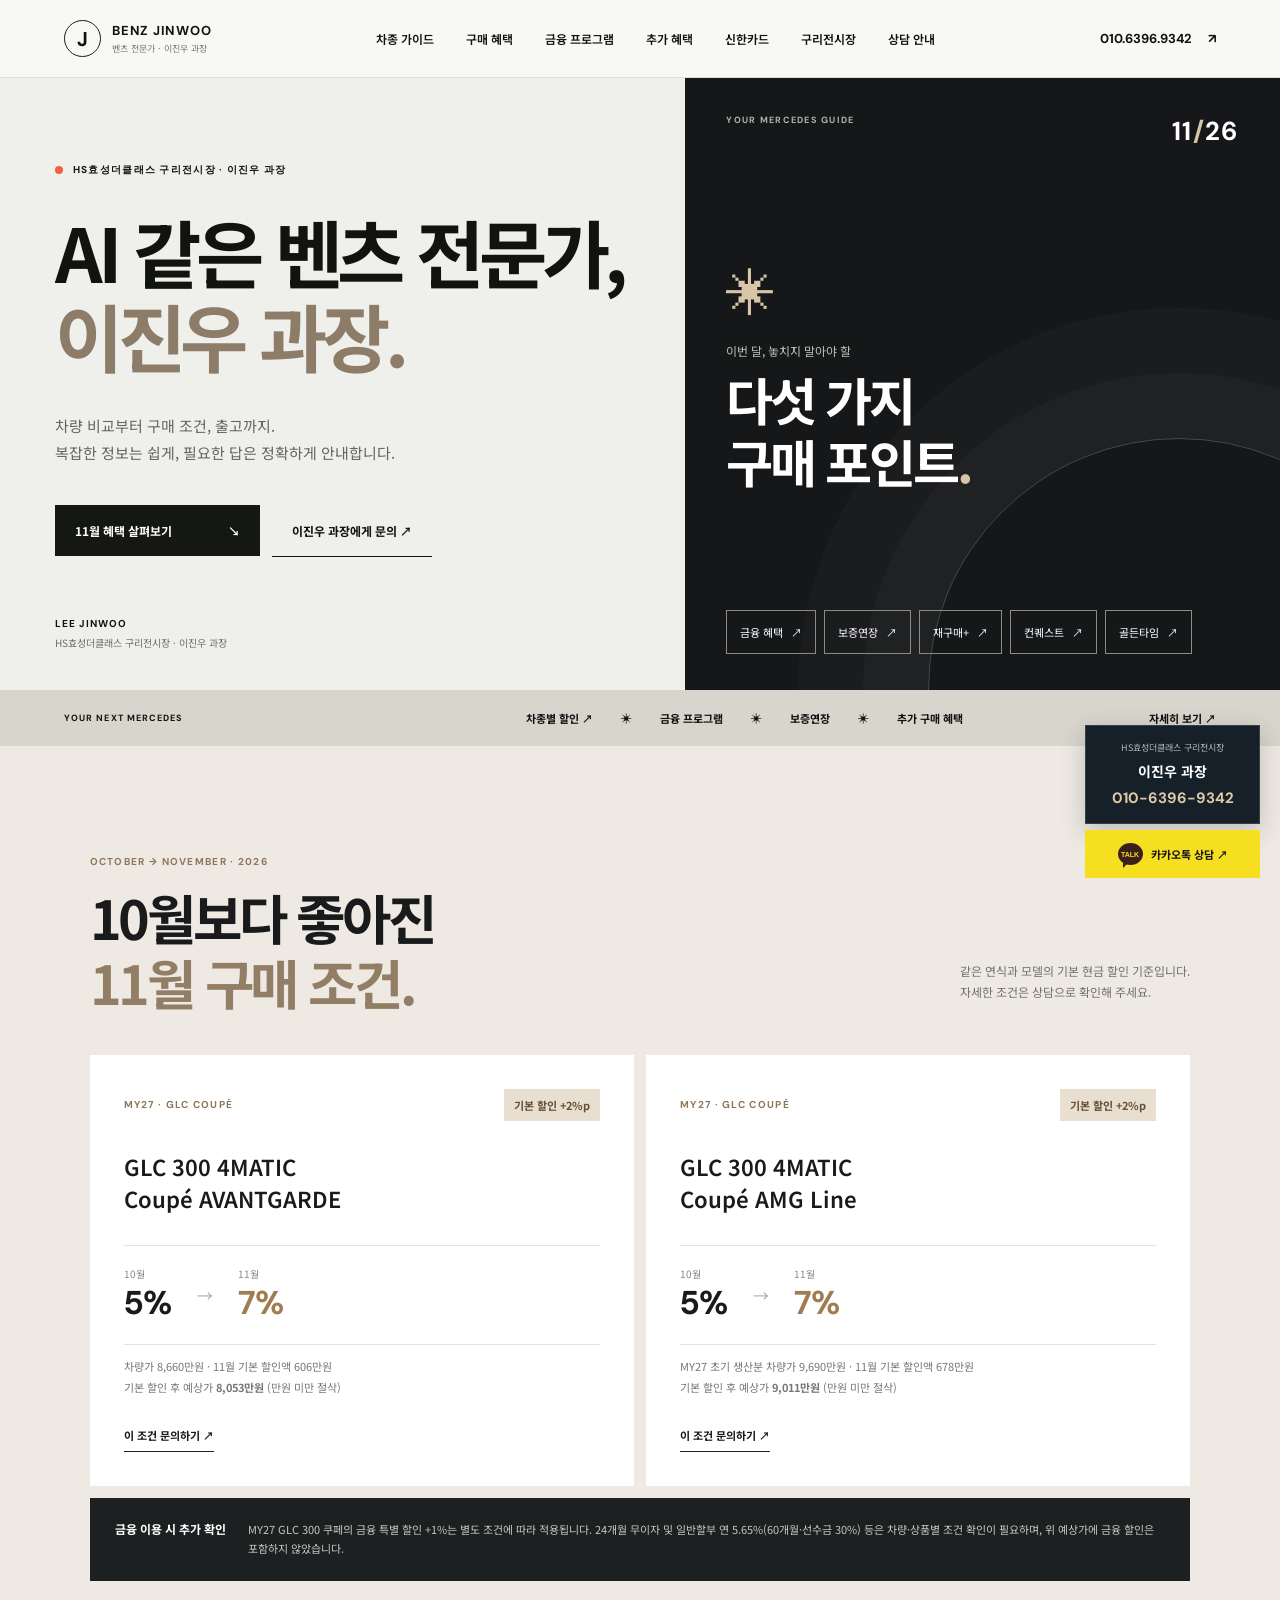
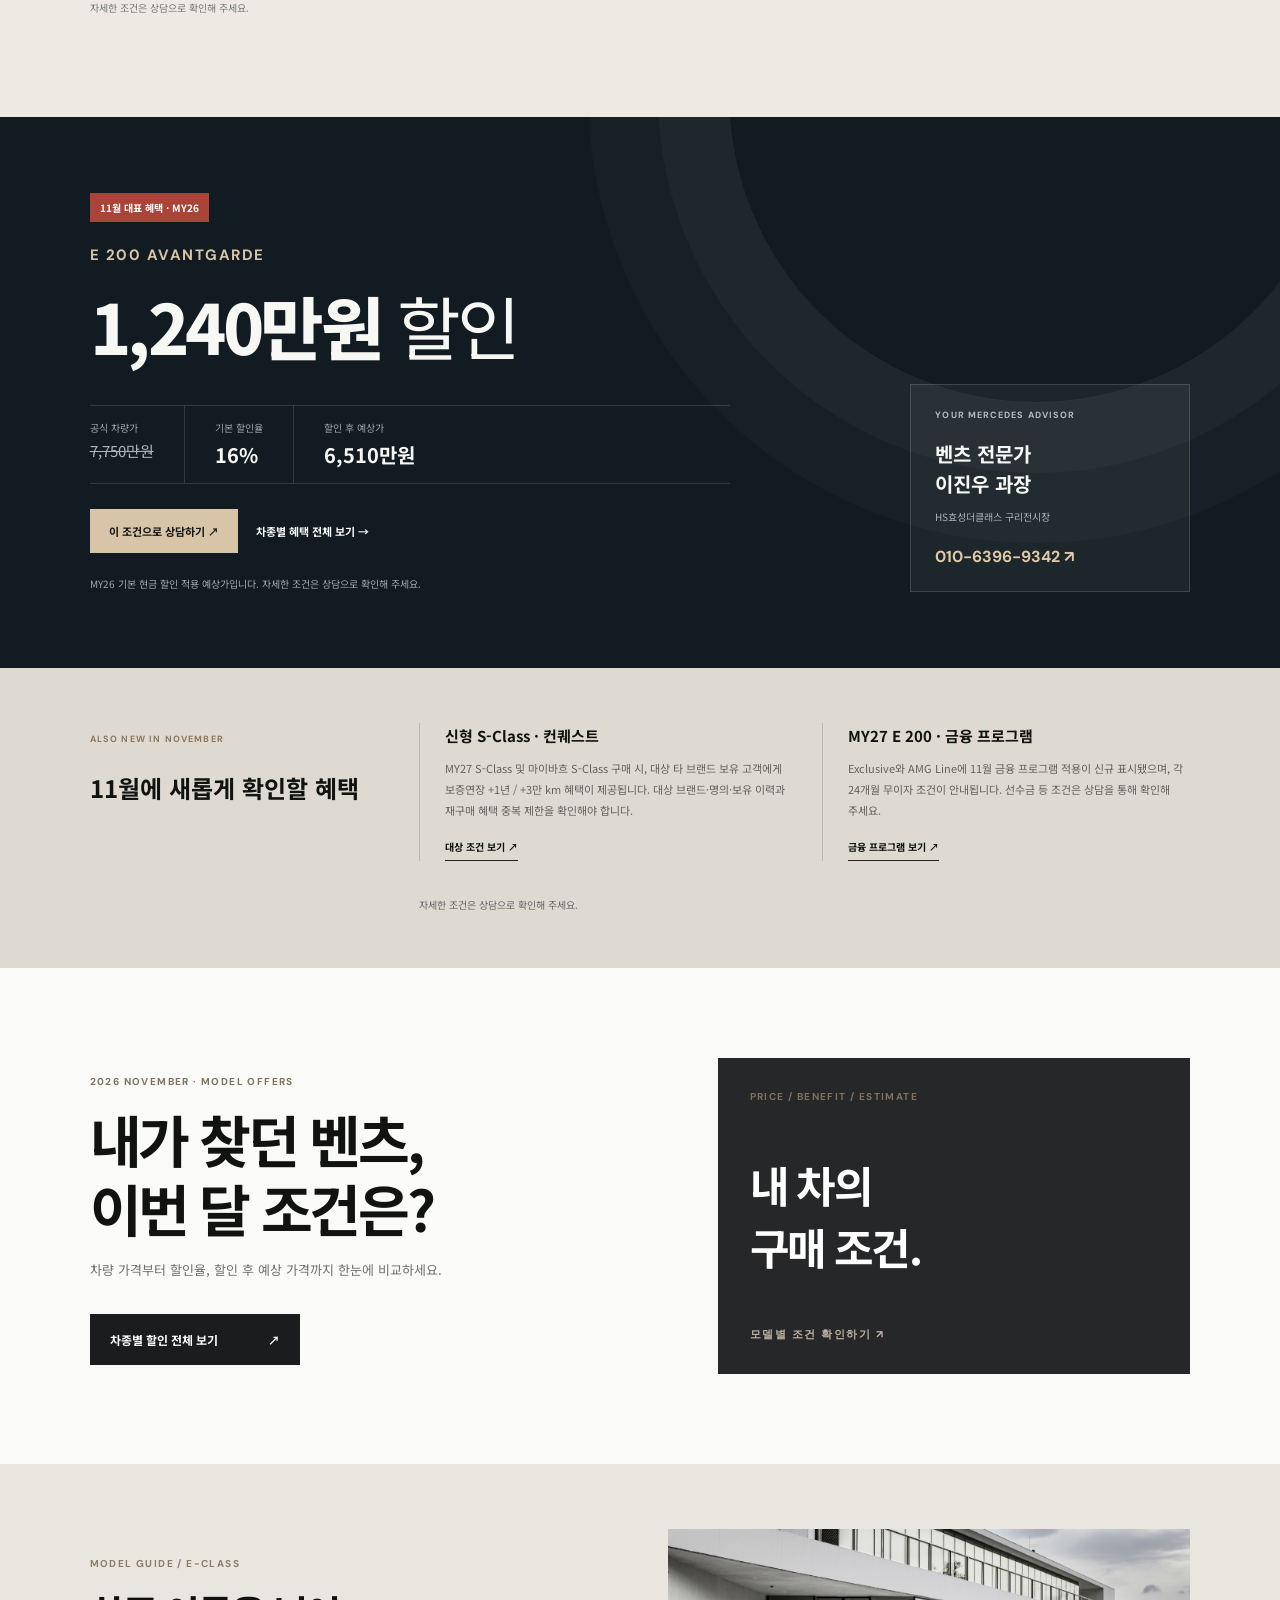
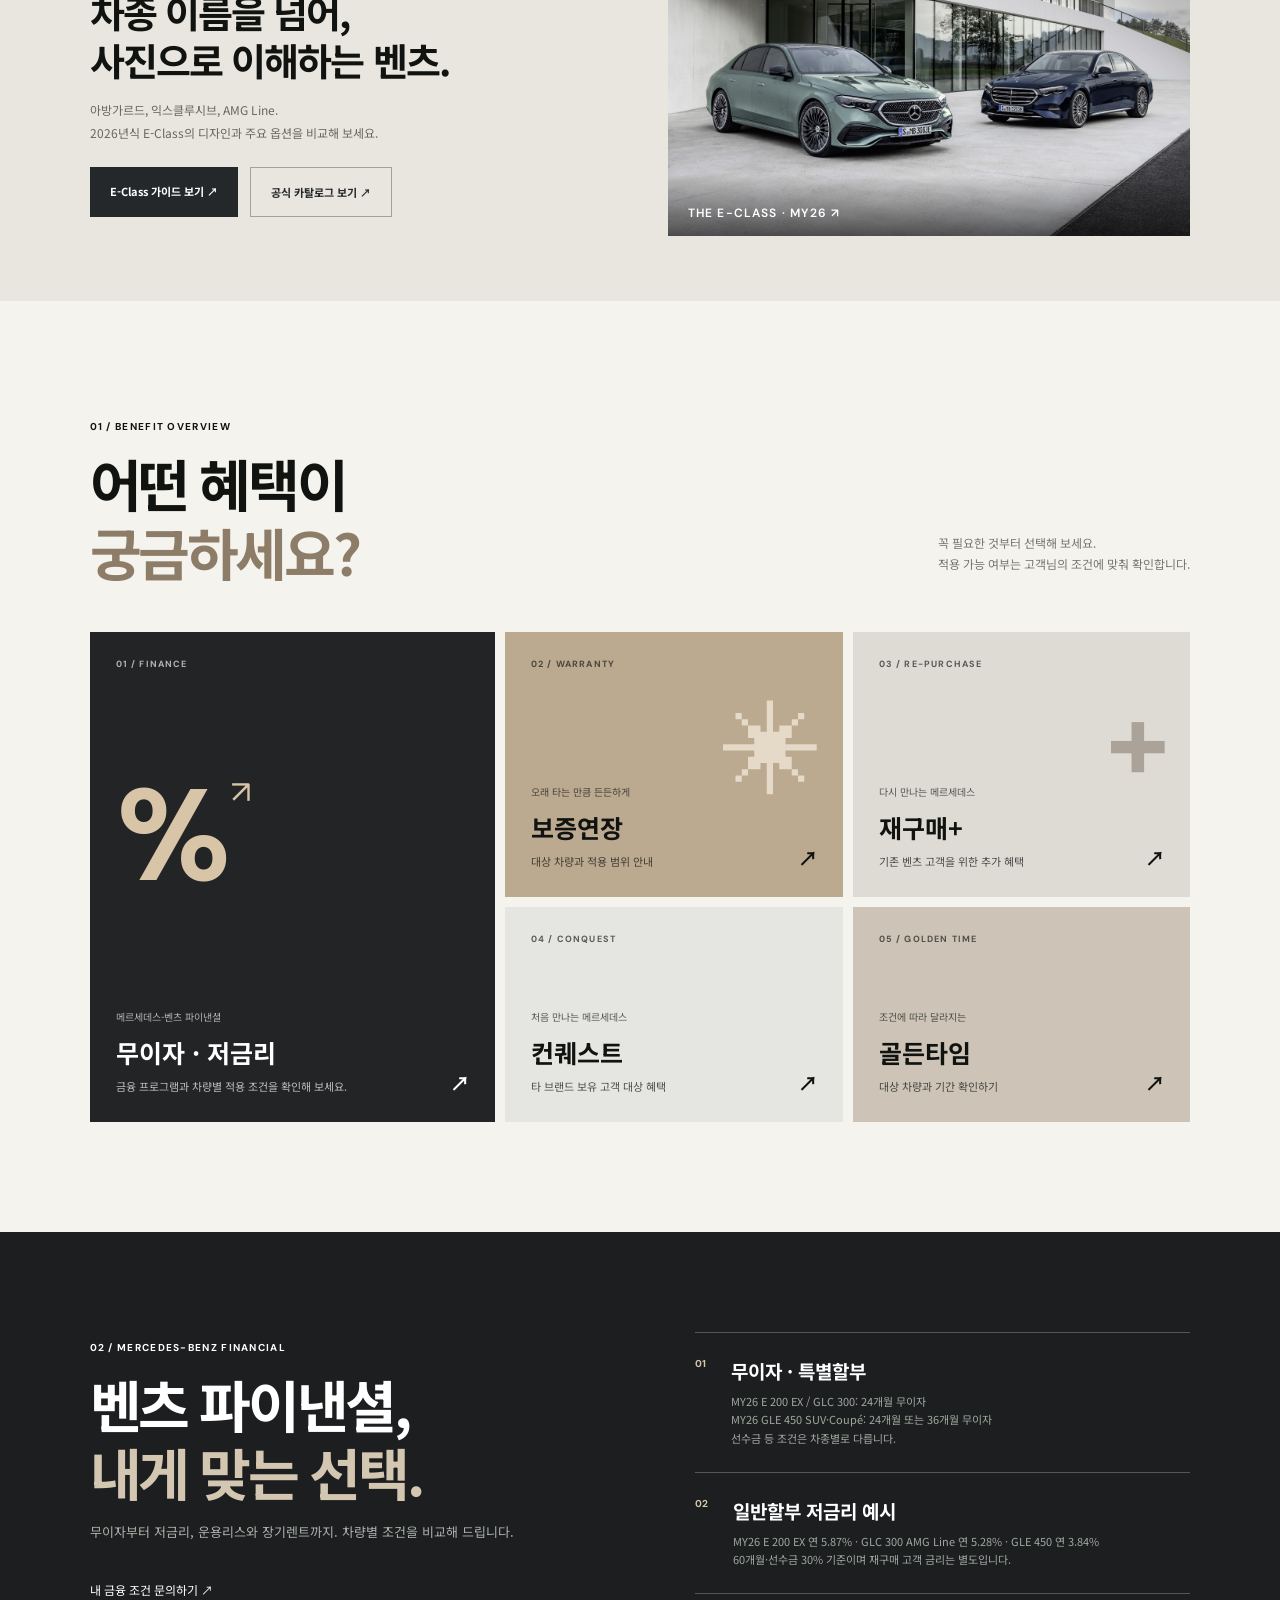
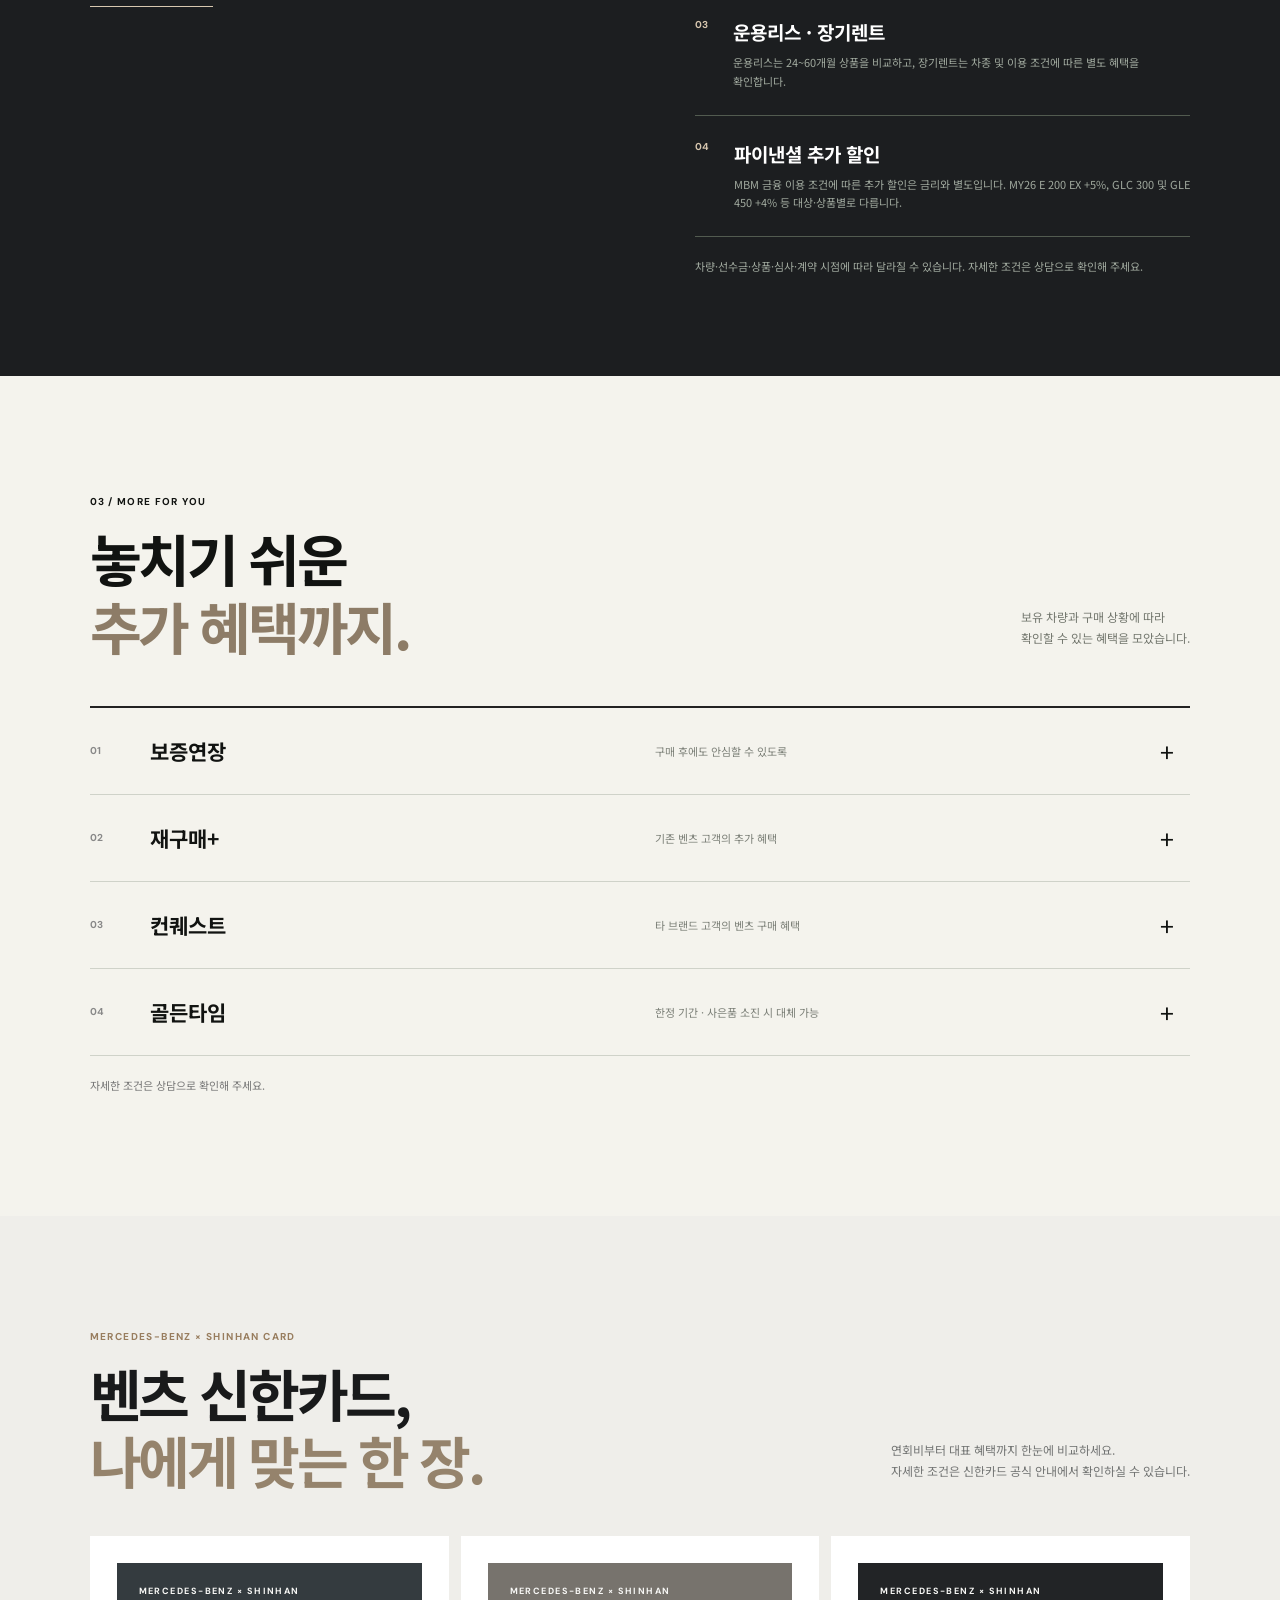
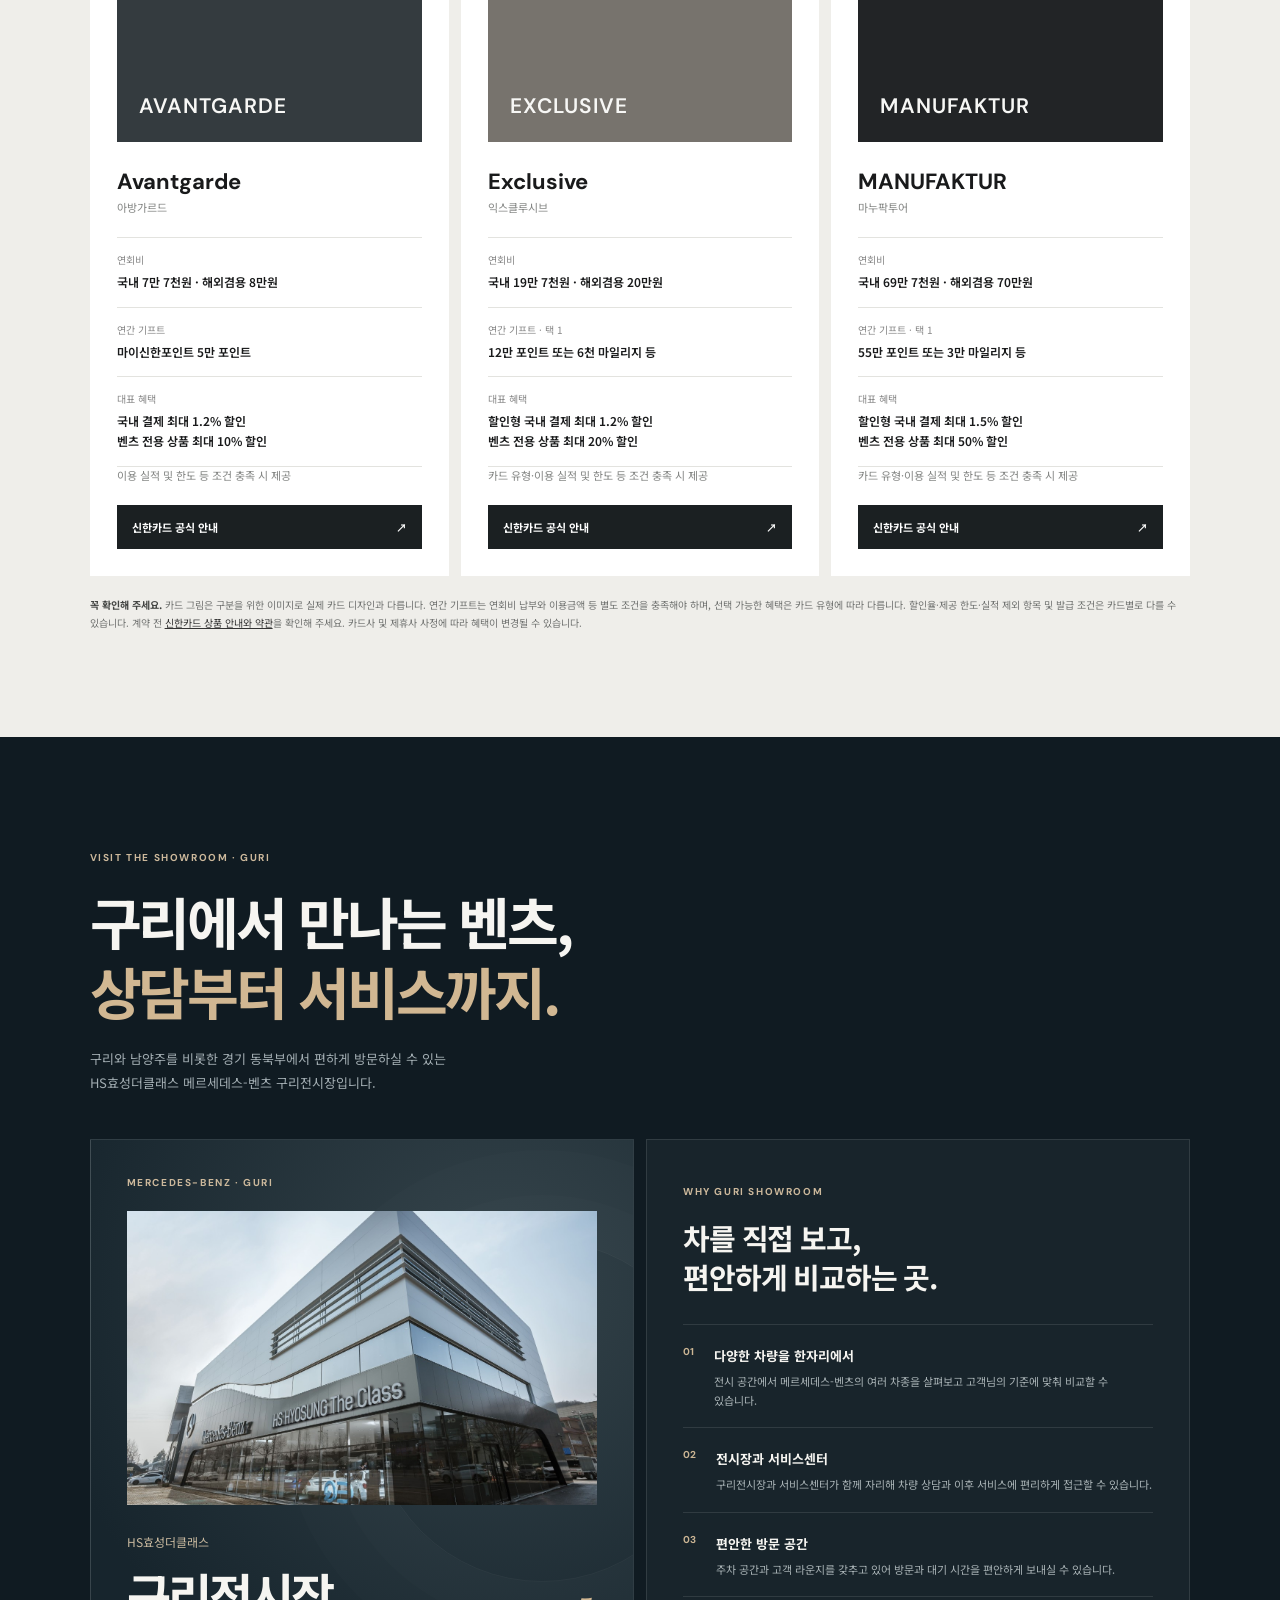
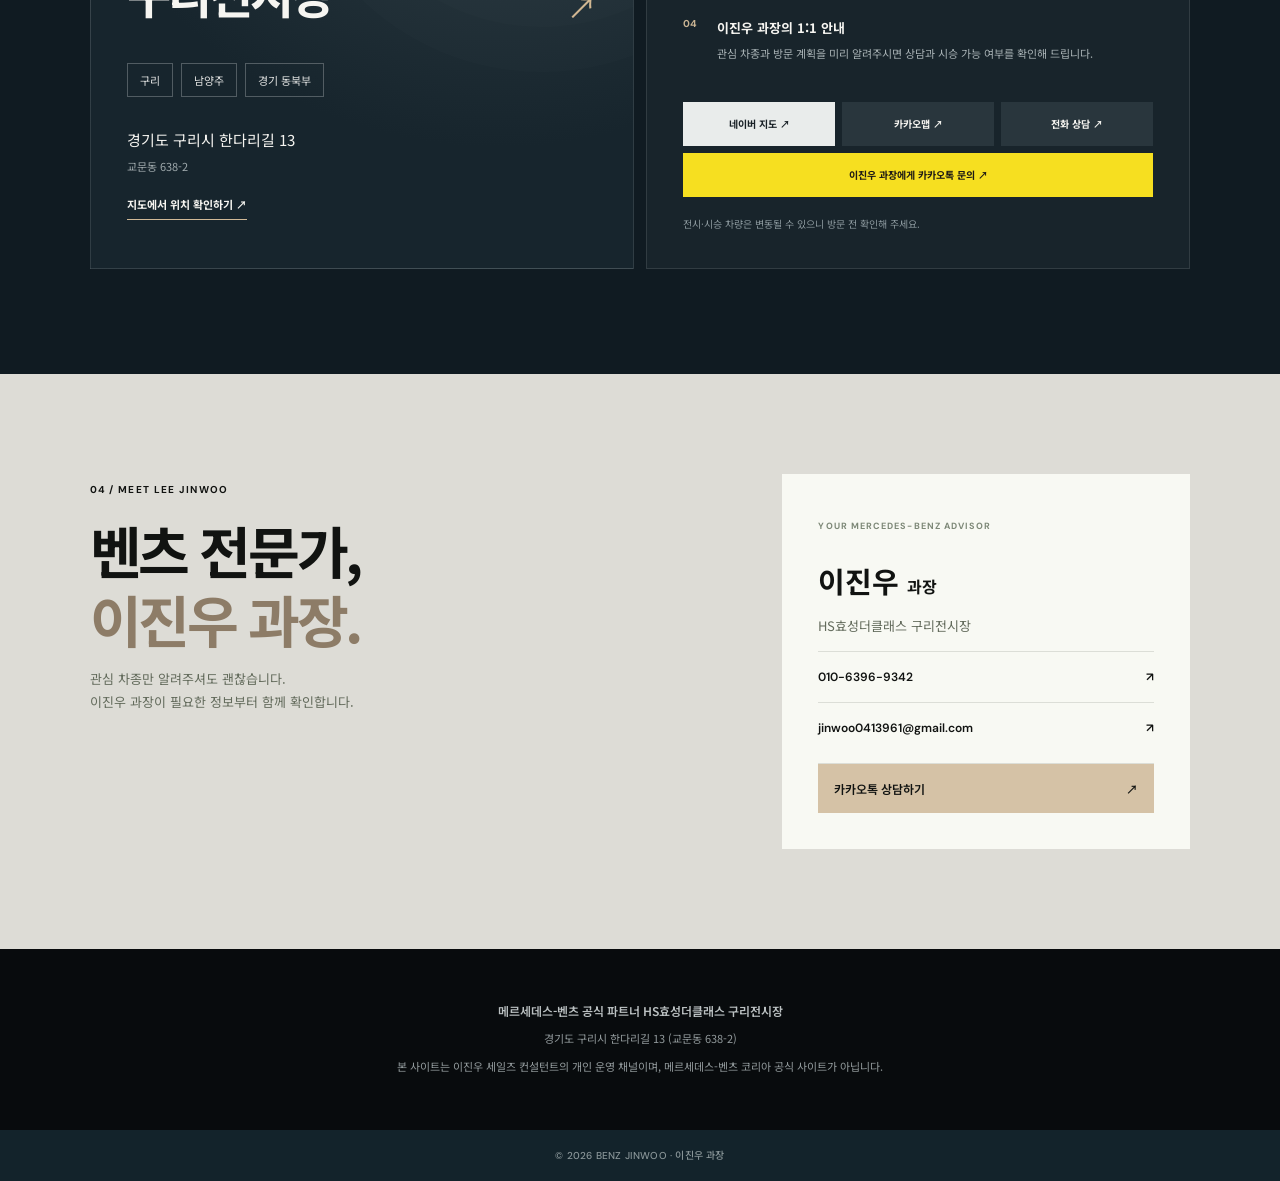
==== commit c2d6836c: "Publish redesigned homepage with E-Class guide and model photos" ====
--- a/index.html
+++ b/index.html
@@ -1,97 +1,35 @@
 <!doctype html>
-<html lang="ko">
-<head>
-  <meta charset="UTF-8">
-  <meta name="viewport" content="width=device-width, initial-scale=1.0">
-  <meta name="description" content="HS효성더클래스 메르세데스-벤츠 구리전시장 이진우 과장. 신차 소식, 모델 비교, 시승과 구매 상담을 한곳에서 안내합니다.">
-  <meta name="theme-color" content="#090a0c">
-  <title>벤츠 이진우 | HS효성더클래스 구리전시장</title>
-  <link rel="preconnect" href="https://fonts.googleapis.com"><link rel="preconnect" href="https://fonts.gstatic.com" crossorigin>
-  <link href="https://fonts.googleapis.com/css2?family=Manrope:wght@400;500;600;700&family=Noto+Sans+KR:wght@300;400;500;600;700&family=Playfair+Display:ital,wght@0,500;1,500&display=swap" rel="stylesheet">
-  <link rel="stylesheet" href="styles.css?v=20261028-redesign">
-</head>
+<html lang="ko"><head><meta charset="utf-8"><meta name="viewport" content="width=device-width,initial-scale=1"><meta name="description" content="벤츠 전문가 이진우 과장. HS효성더클래스 구리전시장, 차종별 11월 혜택과 E-Class 가이드, 신차 구매 상담."><title>벤츠 이진우 과장 | HS효성더클래스 구리전시장</title><link rel="preconnect" href="https://fonts.googleapis.com"><link rel="preconnect" href="https://fonts.gstatic.com" crossorigin><link href="https://fonts.googleapis.com/css2?family=DM+Sans:wght@400;500;600;700&family=Noto+Sans+KR:wght@400;500;600;700;800&display=swap" rel="stylesheet"><link rel="stylesheet" href="style.css?v=20261103-live1"><link rel="stylesheet" href="refinements.css?v=20261103-live1"><link rel="stylesheet" href="navigation.css?v=20261103-live1"><link rel="stylesheet" href="spotlight.css?v=20261103-live1"><link rel="stylesheet" href="floating.css?v=20261103-live1"><link rel="stylesheet" href="comparison.css?v=20261103-live1"><link rel="stylesheet" href="showroom.css?v=20261103-live1"><link rel="stylesheet" href="showroom-film.css?v=20261103-live1"><link rel="stylesheet" href="legal-footer.css?v=20261103-live1"><link rel="stylesheet" href="showroom-photo-compact.css?v=20261103-live1"><link rel="stylesheet" href="cards.css?v=20261103-live1"><link rel="stylesheet" href="guides-teaser.css?v=20261103-live1"></head>
 <body>
-  <a class="skip-link" href="#main">본문으로 이동</a>
-  <header class="header" id="top">
-    <a class="logo" href="#top" aria-label="벤츠 이진우 홈"><span class="logo-star">J</span><span><b>BENZ JINWOO</b><small>HS효성더클래스 · 구리전시장</small></span></a>
-    <nav class="main-nav" aria-label="주요 메뉴"><a href="#offers">11월 혜택</a><a href="#news">신차 소식</a><a href="#guide">구매 가이드</a><a href="#models">차종 찾기</a><a href="#advisor">이진우 과장</a></nav>
-    <a class="nav-contact" href="https://open.kakao.com/o/sKl7ZhEi" target="_blank" rel="noopener">상담하기 <span>↗</span></a>
-    <button class="menu-button" type="button" aria-label="메뉴 열기" aria-expanded="false"><i></i><i></i></button>
-  </header>
-  <main id="main">
-    <section class="hero">
-      <div class="hero-bg" aria-hidden="true"></div>
-      <div class="hero-content reveal"><p class="overline">Mercedes-Benz · Guri</p><h1>당신의 다음 벤츠,<br><em>더 좋은 선택</em>이 되도록.</h1><p class="hero-copy">차종 비교부터 구매 조건, 시승과 출고까지.<br>HS효성더클래스 구리전시장 이진우 과장이 직접 안내합니다.</p><div class="hero-actions"><a class="button gold" href="https://open.kakao.com/o/sKl7ZhEi" target="_blank" rel="noopener">카카오톡 상담 <span>↗</span></a><a class="button line" href="#models">차종 살펴보기 <span>↓</span></a></div></div>
-      <div class="hero-model reveal"><span>THE NEW</span><strong>S-CLASS</strong><small>Luxury, redefined.</small></div>
-      <a class="hero-scroll" href="#quick"><span>SCROLL</span><i></i></a>
-    </section>
-    <section class="quick-links" id="quick" aria-label="빠른 메뉴">
-      <a href="#news"><span>01</span><div><small>NEW MODEL</small><strong>신차·사전계약</strong></div><b>↗</b></a>
-      <a href="#models"><span>02</span><div><small>MODEL GUIDE</small><strong>차종별 비교</strong></div><b>↗</b></a>
-      <a href="#offers"><span>03</span><div><small>NOVEMBER OFFER</small><strong>11월 가격·혜택</strong></div><b>↗</b></a>
-      <a href="tel:01063969342"><span>04</span><div><small>TEST DRIVE</small><strong>시승 예약</strong></div><b>↗</b></a>
-    </section>
-    <section class="intro section">
-      <div class="section-kicker reveal">Mercedes-Benz, made personal.</div>
-      <div class="intro-grid"><h2 class="reveal">차를 고르는 시간부터<br>출고 이후까지,<br><em>한 사람이 함께합니다.</em></h2><div class="intro-copy reveal"><p>온라인에서 본 정보가 실제 상담에서도 명확하게 이어지도록, 복잡한 조건은 쉽게 풀고 선택지는 정직하게 비교합니다.</p><a href="#advisor">이진우 과장 소개 <span>→</span></a></div></div>
-    </section>
-    <section class="news section" id="news">
-      <div class="section-heading reveal"><div><span>NEW &amp; UPCOMING</span><h2>지금, 먼저 볼 벤츠.</h2></div><p>새롭게 만나는 모델과<br>놓치지 말아야 할 소식을 확인하세요.</p></div>
-      <div class="feature-grid">
-        <article class="feature-main reveal"><div class="feature-photo sclass"></div><div class="feature-body"><p>NEW S-CLASS · FACELIFT</p><h3>새로운 품격의 기준.<br>The new S-Class</h3><span>사전 상담 신청하기 →</span></div><a href="https://open.kakao.com/o/sKl7ZhEi" target="_blank" rel="noopener" aria-label="신형 S-Class 상담"></a></article>
-        <div class="feature-side"><article class="news-card reveal"><span>01 · ELECTRIC</span><h3>The all-new<br>GLC Electric</h3><p>새로운 전기 SUV의 출시와 국내 사양을 상담해 보세요.</p><a href="https://open.kakao.com/o/sKl7ZhEi" target="_blank" rel="noopener">사전 상담 ↗</a></article><article class="news-card light reveal"><span>02 · COMPACT</span><h3>The all-new<br>electric CLA</h3><p>디자인과 효율을 모두 담은 새로운 전기 세단을 만나보세요.</p><a href="https://open.kakao.com/o/sKl7ZhEi" target="_blank" rel="noopener">출시 문의 ↗</a></article></div>
-      </div>
-    </section>
-    <section class="offers section" id="offers">
-      <div class="section-heading reveal"><div><span>NOVEMBER 2026</span><h2>11월 판매조건<br>한눈에 보기.</h2></div><p>공식 차량가와 기본 현금 할인을 기준으로<br>예상 구매가를 빠르게 비교하세요.</p></div>
-      <div class="offer-highlights reveal" id="offer-highlights"></div>
-      <div class="offer-controls reveal">
-        <div class="offer-tabs" role="tablist" aria-label="프로모션 차종 분류"><button class="active" data-offer-filter="all">전체</button><button data-offer-filter="sedan">세단</button><button data-offer-filter="suv">SUV</button><button data-offer-filter="electric">전기차</button><button data-offer-filter="performance">AMG · 마이바흐</button></div>
-        <label class="offer-search"><span>⌕</span><input id="offer-search" type="search" placeholder="E 200, GLC 300, S-Class…" aria-label="11월 프로모션 차종 검색"></label>
-      </div>
-      <div class="offer-table-wrap reveal">
-        <table class="offer-table">
-          <thead><tr><th>연식</th><th>모델</th><th>공식 차량가</th><th>기본 할인</th><th>예상 할인액</th><th>예상 구매가</th><th></th></tr></thead>
-          <tbody id="offer-table-body"></tbody>
-        </table>
-        <p class="offer-empty" id="offer-empty" hidden>일치하는 차량이 없습니다.</p>
-      </div>
-      <div class="offer-notice reveal">
-        <div><strong>표시 기준</strong><p>차량가는 2026년 9월 30일 메르세데스-벤츠 코리아 권장소비자가격(개별소비세 5%)이며, 예상 구매가는 11월 기본 현금 할인만 단순 적용한 참고 금액입니다.</p></div>
-        <div><strong>꼭 확인해 주세요</strong><p>재고, 생산월, 금융상품, 재구매·트레이드인 등 고객 조건에 따라 최종 혜택이 달라질 수 있습니다. 계약 전 반드시 개별 견적을 확인해 주세요.</p></div>
-        <a href="assets/MB-Korea-Price-List-2026-09-30.pdf" target="_blank" rel="noopener">공식 전체 가격표 보기 ↗</a>
-      </div>
-    </section>
-    <section class="guide section" id="guide">
-      <div class="section-heading light reveal"><div><span>BEFORE YOU BUY</span><h2>좋은 선택을 위한<br>구매 정보.</h2></div><p>차량만큼 중요한 구매 과정.<br>필요한 정보를 순서대로 안내합니다.</p></div>
-      <div class="guide-grid">
-        <a class="guide-card reveal" href="#offers"><span>01</span><i>₩</i><h3>가격·프로모션</h3><p>관심 차종의 현재 차량가와 11월 기본 구매 조건을 비교해 보세요.</p><b>11월 조건 보기 →</b></a>
-        <a class="guide-card reveal" href="tel:01063969342"><span>02</span><i>◇</i><h3>재고·출고 일정</h3><p>원하는 모델과 색상의 출고 가능 여부를 빠르게 확인합니다.</p><b>재고 확인하기 →</b></a>
-        <a class="guide-card reveal" href="tel:01063969342"><span>03</span><i>◎</i><h3>시승 예약</h3><p>비교 중인 차량을 직접 경험할 수 있도록 시승을 준비합니다.</p><b>시승 신청하기 →</b></a>
-        <a class="guide-card reveal" href="mailto:jinwoo0413961@gmail.com"><span>04</span><i>↗</i><h3>법인·추가 구매</h3><p>법인, 재구매 등 고객 상황에 맞는 적용 혜택을 확인합니다.</p><b>이메일 문의 →</b></a>
-      </div>
-    </section>
-    <section class="models section" id="models">
-      <div class="section-heading reveal"><div><span>MODEL FINDER</span><h2>어떤 벤츠가<br>궁금하세요?</h2></div><p>차종을 선택하면 바로 상담 내용을<br>준비해드릴 수 있습니다.</p></div>
-      <div class="model-toolbar reveal"><div class="tabs" role="tablist" aria-label="차종 분류"><button class="active" data-filter="all">전체</button><button data-filter="sedan">세단</button><button data-filter="suv">SUV</button><button data-filter="electric">전기차</button><button data-filter="performance">AMG · 럭셔리</button></div><label class="search"><span>⌕</span><input id="model-search" type="search" placeholder="E-Class, GLC, S-Class…" aria-label="차종 검색"></label></div>
-      <div class="model-list">
-        <button class="model-item reveal" data-category="sedan" data-model="C-Class"><span>C</span><div><small>SEDAN</small><strong>C-Class</strong></div><b>→</b></button>
-        <button class="model-item reveal" data-category="sedan" data-model="E-Class"><span>E</span><div><small>BUSINESS SEDAN</small><strong>E-Class</strong></div><b>→</b></button>
-        <button class="model-item reveal" data-category="performance sedan" data-model="S-Class Maybach"><span>S</span><div><small>FLAGSHIP</small><strong>S-Class</strong></div><b>→</b></button>
-        <button class="model-item reveal" data-category="suv" data-model="GLC"><span>G</span><div><small>MIDSIZE SUV</small><strong>GLC</strong></div><b>→</b></button>
-        <button class="model-item reveal" data-category="suv" data-model="GLE"><span>G</span><div><small>PREMIUM SUV</small><strong>GLE</strong></div><b>→</b></button>
-        <button class="model-item reveal" data-category="suv performance" data-model="GLS G-Class"><span>G</span><div><small>LUXURY SUV</small><strong>GLS · G-Class</strong></div><b>→</b></button>
-        <button class="model-item reveal" data-category="electric" data-model="EQA EQB"><span>EQ</span><div><small>COMPACT ELECTRIC</small><strong>EQA · EQB</strong></div><b>→</b></button>
-        <button class="model-item reveal" data-category="performance" data-model="AMG GT SL"><span>A</span><div><small>PERFORMANCE</small><strong>AMG · GT · SL</strong></div><b>→</b></button>
-      </div><p class="no-results" hidden>일치하는 차종이 없습니다. 다른 차종명을 입력해 주세요.</p>
-    </section>
-    <section class="advisor" id="advisor">
-      <div class="advisor-copy reveal"><p class="overline">MEET YOUR ADVISOR</p><h2>벤츠를 설명하는 사람.<br><em>출고까지 함께할 사람.</em></h2><p>고객님의 사용 목적과 우선순위를 먼저 듣고, 모델과 옵션부터 구매 방식까지 이해하기 쉽게 정리해 드립니다.</p><div class="advisor-name"><strong>이진우 과장</strong><span>HS효성더클래스 메르세데스-벤츠 구리전시장</span></div></div>
-      <div class="advisor-card reveal"><span>DIRECT CONSULTATION</span><h3>고민 중인 차종이 있나요?</h3><p>궁금한 모델과 구매 시기를 알려주시면<br>이진우 과장이 직접 안내합니다.</p><a class="button gold" href="https://open.kakao.com/o/sKl7ZhEi" target="_blank" rel="noopener">카카오톡 상담 <b>↗</b></a><a class="contact-line" href="tel:01063969342"><small>전화 상담</small><strong>010-6396-9342</strong><b>↗</b></a><a class="contact-line" href="mailto:jinwoo0413961@gmail.com"><small>이메일</small><strong>jinwoo0413961@gmail.com</strong><b>↗</b></a></div>
-    </section>
-  </main>
-  <footer class="footer"><a class="footer-logo" href="#top">BENZ JINWOO</a><p>HS효성더클래스 · 메르세데스-벤츠 구리전시장<br>이진우 과장 · 010-6396-9342</p><nav><a href="https://youtube.com/@DDONGbye_BENZhi" target="_blank" rel="noopener">YOUTUBE ↗</a><a href="https://open.kakao.com/o/sKl7ZhEi" target="_blank" rel="noopener">KAKAO ↗</a></nav><small>본 사이트는 이진우 세일즈 컨설턴트의 개인 운영 채널입니다.<br>© <span id="year"></span> Benz Jinwoo. All rights reserved.</small></footer>
-  <div class="mobile-contact"><a href="tel:01063969342">전화 상담</a><a href="https://open.kakao.com/o/sKl7ZhEi" target="_blank" rel="noopener">카카오톡 상담</a></div>
-  <script src="script.js?v=20261028-redesign"></script>
-</body>
-</html>
+<header class="header"><a href="#top" class="brand"><span class="brand-icon">J</span><span><b>BENZ JINWOO</b><small>벤츠 전문가 · 이진우 과장</small></span></a><nav><a href="e-class.html">차종 가이드</a><a href="#benefits">구매 혜택</a><a href="#finance">금융 프로그램</a><a href="#special">추가 혜택</a><a href="#cards">신한카드</a><a href="#showroom">구리전시장</a><a href="#advisor">상담 안내</a></nav><a class="header-phone" href="tel:01063969342">010.6396.9342 <span>↗</span></a></header>
+<main id="top"><section class="hero"><div class="hero-main"><div class="eyebrow"><span></span> HS효성더클래스 구리전시장 · 이진우 과장</div><h1>AI 같은 벤츠 전문가,<br><em>이진우 과장.</em></h1><p>차량 비교부터 구매 조건, 출고까지.<br>복잡한 정보는 쉽게, 필요한 답은 정확하게 안내합니다.</p><div class="hero-actions"><a class="primary" href="#benefits">11월 혜택 살펴보기 <span>↘</span></a><a class="secondary" href="https://open.kakao.com/o/sKl7ZhEi" target="_blank" rel="noopener">이진우 과장에게 문의 ↗</a></div><div class="hero-signature"><b>LEE JINWOO</b><span>HS효성더클래스 구리전시장 · 이진우 과장</span></div></div><div class="hero-panel"><div class="panel-top"><span>YOUR MERCEDES GUIDE</span><b>11<span>/</span>26</b></div><div class="panel-center"><div class="spark">✳</div><small>이번 달, 놓치지 말아야 할</small><strong>다섯 가지<br>구매 포인트<span>.</span></strong></div><nav class="panel-bottom" aria-label="구매 혜택 바로가기"><a href="#finance">금융 혜택 <span aria-hidden="true">↗</span></a><a href="#warranty">보증연장 <span aria-hidden="true">↗</span></a><a href="#loyalty">재구매+ <span aria-hidden="true">↗</span></a><a href="#conquest">컨퀘스트 <span aria-hidden="true">↗</span></a><a href="#golden">골든타임 <span aria-hidden="true">↗</span></a></nav></div></section>
+<div class="ribbon"><span>YOUR NEXT MERCEDES</span><a href="prices.html">차종별 할인 ↗</a><i>✳</i><b>금융 프로그램</b><i>✳</i><b>보증연장</b><i>✳</i><b>추가 구매 혜택</b><a href="#benefits">자세히 보기 ↗</a></div>
+<section class="comparison" id="comparison"><div class="comparison-head"><div><span>OCTOBER → NOVEMBER · 2026</span><h2>10월보다 좋아진<br><em>11월 구매 조건.</em></h2></div><p>같은 연식과 모델의 기본 현금 할인 기준입니다.<br>자세한 조건은 상담으로 확인해 주세요.</p></div><div class="comparison-grid"><article><div class="compare-top"><span>MY27 · GLC COUPÉ</span><b>기본 할인 +2%p</b></div><h3>GLC 300 4MATIC<br>Coupé AVANTGARDE</h3><div class="compare-rates"><div><small>10월</small><strong>5%</strong></div><i>→</i><div><small>11월</small><strong>7%</strong></div></div><p>차량가 8,660만원 · 11월 기본 할인액 606만원<br>기본 할인 후 예상가 <b>8,053만원</b> (만원 미만 절삭)</p><a href="https://open.kakao.com/o/sKl7ZhEi" target="_blank" rel="noopener">이 조건 문의하기 ↗</a></article><article><div class="compare-top"><span>MY27 · GLC COUPÉ</span><b>기본 할인 +2%p</b></div><h3>GLC 300 4MATIC<br>Coupé AMG Line</h3><div class="compare-rates"><div><small>10월</small><strong>5%</strong></div><i>→</i><div><small>11월</small><strong>7%</strong></div></div><p>MY27 초기 생산분 차량가 9,690만원 · 11월 기본 할인액 678만원<br>기본 할인 후 예상가 <b>9,011만원</b> (만원 미만 절삭)</p><a href="https://open.kakao.com/o/sKl7ZhEi" target="_blank" rel="noopener">이 조건 문의하기 ↗</a></article></div><div class="compare-foot"><strong>금융 이용 시 추가 확인</strong><span>MY27 GLC 300 쿠페의 금융 특별 할인 +1%는 별도 조건에 따라 적용됩니다. 24개월 무이자 및 일반할부 연 5.65%(60개월·선수금 30%) 등은 차량·상품별 조건 확인이 필요하며, 위 예상가에 금융 할인은 포함하지 않았습니다.</span></div><p class="compare-note">자세한 조건은 상담으로 확인해 주세요.</p></section>
+<section class="spotlight" aria-labelledby="spotlight-title"><div class="spotlight-inner"><div class="spotlight-main"><span class="spotlight-tag">11월 대표 혜택 · MY26</span><p class="spotlight-model">E 200 AVANTGARDE</p><h2 id="spotlight-title"><strong>1,240만원</strong> 할인</h2><div class="spotlight-values"><div><small>공식 차량가</small><span>7,750만원</span></div><div><small>기본 할인율</small><b>16%</b></div><div><small>할인 후 예상가</small><b>6,510만원</b></div></div><div class="spotlight-actions"><a href="https://open.kakao.com/o/sKl7ZhEi" target="_blank" rel="noopener">이 조건으로 상담하기 ↗</a><a href="prices.html">차종별 혜택 전체 보기 →</a></div><p class="spotlight-note">MY26 기본 현금 할인 적용 예상가입니다. 자세한 조건은 상담으로 확인해 주세요.</p></div><aside class="spotlight-person"><small>YOUR MERCEDES ADVISOR</small><strong>벤츠 전문가<br>이진우 과장</strong><p>HS효성더클래스 구리전시장</p><a href="tel:01063969342">010-6396-9342 ↗</a></aside></div></section>
+<section class="comparison-extra"><div><span>ALSO NEW IN NOVEMBER</span><h3>11월에 새롭게 확인할 혜택</h3></div><article><strong>신형 S-Class · 컨퀘스트</strong><p>MY27 S-Class 및 마이바흐 S-Class 구매 시, 대상 타 브랜드 보유 고객에게 보증연장 +1년 / +3만 km 혜택이 제공됩니다. 대상 브랜드·명의·보유 이력과 재구매 혜택 중복 제한을 확인해야 합니다.</p><a href="#conquest">대상 조건 보기 ↗</a></article><article><strong>MY27 E 200 · 금융 프로그램</strong><p>Exclusive와 AMG Line에 11월 금융 프로그램 적용이 신규 표시됐으며, 각 24개월 무이자 조건이 안내됩니다. 선수금 등 조건은 상담을 통해 확인해 주세요.</p><a href="#finance">금융 프로그램 보기 ↗</a></article><small>자세한 조건은 상담으로 확인해 주세요.</small></section>
+<section class="model-promotion"><div><span>2026 NOVEMBER · MODEL OFFERS</span><h2>내가 찾던 벤츠,<br>이번 달 조건은?</h2><p>차량 가격부터 할인율, 할인 후 예상 가격까지 한눈에 비교하세요.</p><a href="prices.html">차종별 할인 전체 보기 <b>↗</b></a></div><a class="model-promotion-art" href="prices.html" aria-label="차종별 차량 가격과 구매 조건 확인하기"><small>PRICE / BENEFIT / ESTIMATE</small><strong>내 차의<br>구매 조건.</strong><span>모델별 조건 확인하기 ↗</span></a></section>
+<section class="guide-teaser" id="model-guides"><div><span class="guide-label">MODEL GUIDE / E-CLASS</span><h2>차종 이름을 넘어,<br>사진으로 이해하는 벤츠.</h2><p>아방가르드, 익스클루시브, AMG Line.<br>2026년식 E-Class의 디자인과 주요 옵션을 비교해 보세요.</p><div class="guide-teaser-links"><a href="e-class.html">E-Class 가이드 보기 ↗</a><a href="e-class.html#catalogue">공식 카탈로그 보기 ↗</a></div></div><a class="guide-teaser-image" href="e-class.html" aria-label="E-Class 차종 가이드 열기"><img src="assets/e-class/cover.jpg" alt="E-Class 디자인 비교" width="2671" height="1690" loading="lazy"><span>THE E-CLASS · MY26 ↗</span></a></section>
+<section class="section benefits" id="benefits"><div class="section-head"><div><span class="kicker">01 / BENEFIT OVERVIEW</span><h2>어떤 혜택이<br><em>궁금하세요?</em></h2></div><p>꼭 필요한 것부터 선택해 보세요.<br>적용 가능 여부는 고객님의 조건에 맞춰 확인합니다.</p></div><div class="benefit-grid">
+<a class="benefit big" href="#finance"><span class="number">01 / FINANCE</span><div class="card-graphic">%<i>↗</i></div><div><small>메르세데스-벤츠 파이낸셜</small><h3>무이자 · 저금리</h3><p>금융 프로그램과 차량별 적용 조건을 확인해 보세요.</p></div><b class="arrow">↗</b></a>
+<a class="benefit red" href="#warranty"><span class="number">02 / WARRANTY</span><div class="graphic-star">✳</div><div><small>오래 타는 만큼 든든하게</small><h3>보증연장</h3><p>대상 차량과 적용 범위 안내</p></div><b class="arrow">↗</b></a>
+<a class="benefit pale" href="#loyalty"><span class="number">03 / RE-PURCHASE</span><div class="card-graphic plus">+</div><div><small>다시 만나는 메르세데스</small><h3>재구매+</h3><p>기존 벤츠 고객을 위한 추가 혜택</p></div><b class="arrow">↗</b></a>
+<a class="benefit light" href="#conquest"><span class="number">04 / CONQUEST</span><div><small>처음 만나는 메르세데스</small><h3>컨퀘스트</h3><p>타 브랜드 보유 고객 대상 혜택</p></div><b class="arrow">↗</b></a>
+<a class="benefit gold" href="#golden"><span class="number">05 / GOLDEN TIME</span><div><small>조건에 따라 달라지는</small><h3>골든타임</h3><p>대상 차량과 기간 확인하기</p></div><b class="arrow">↗</b></a></div></section>
+<section class="finance-section" id="finance"><div class="finance-intro"><span class="kicker">02 / MERCEDES-BENZ FINANCIAL</span><h2>벤츠 파이낸셜,<br><em>내게 맞는 선택.</em></h2><p>무이자부터 저금리, 운용리스와 장기렌트까지. 차량별 조건을 비교해 드립니다.</p><a href="https://open.kakao.com/o/sKl7ZhEi" target="_blank" rel="noopener">내 금융 조건 문의하기 ↗</a></div><div class="finance-list"><article><span>01</span><div><h3>무이자 · 특별할부</h3><p>MY26 E 200 EX / GLC 300: 24개월 무이자<br>MY26 GLE 450 SUV·Coupé: 24개월 또는 36개월 무이자<br>선수금 등 조건은 차종별로 다릅니다.</p></div></article><article><span>02</span><div><h3>일반할부 저금리 예시</h3><p>MY26 E 200 EX 연 5.87% · GLC 300 AMG Line 연 5.28% · GLE 450 연 3.84%<br>60개월·선수금 30% 기준이며 재구매 고객 금리는 별도입니다.</p></div></article><article><span>03</span><div><h3>운용리스 · 장기렌트</h3><p>운용리스는 24~60개월 상품을 비교하고, 장기렌트는 차종 및 이용 조건에 따른 별도 혜택을 확인합니다.</p></div></article><article><span>04</span><div><h3>파이낸셜 추가 할인</h3><p>MBM 금융 이용 조건에 따른 추가 할인은 금리와 별도입니다. MY26 E 200 EX +5%, GLC 300 및 GLE 450 +4% 등 대상·상품별로 다릅니다.</p></div></article><small>차량·선수금·상품·심사·계약 시점에 따라 달라질 수 있습니다. 자세한 조건은 상담으로 확인해 주세요.</small></div></section>
+<section class="section special" id="special"><div class="section-head"><div><span class="kicker">03 / MORE FOR YOU</span><h2>놓치기 쉬운<br><em>추가 혜택까지.</em></h2></div><p>보유 차량과 구매 상황에 따라<br>확인할 수 있는 혜택을 모았습니다.</p></div><div class="details">
+<details id="warranty"><summary><span>01</span><strong>보증연장</strong><small>구매 후에도 안심할 수 있도록</small><b>+</b></summary><div class="detail-content"><p><b>+2년 / +7만 km:</b> 총 5년 / 17만 km까지, 기간 또는 주행거리 중 먼저 도달하는 기준 적용.</p><p><b>+1년 / +3만 km:</b> 총 4년 / 13만 km까지, 기간 또는 주행거리 중 먼저 도달하는 기준 적용.</p><p>2026년 11월 기준 MY26·MY27 EQ 일부 차종(신형 전기 CLA·전기 GLC 제외)과 MY26 마이바흐 S-Class에는 전 결제방식에서 +2년/+7만 km가 안내됩니다. MY27 신형 S-Class·마이바흐 S-Class는 사전계약 재구매 고객에 한해 파이낸셜 이용 시 +2년/+7만 km, 현금 구매 시 +1년/+3만 km가 적용될 수 있습니다.</p><p>보장 범위·대상 차량·적용 조건을 확인해 주세요. 정기검사비 환급은 제공되지 않으며 단기렌터카는 제외됩니다.</p></div></details>
+<details id="loyalty"><summary><span>02</span><strong>재구매+</strong><small>기존 벤츠 고객의 추가 혜택</small><b>+</b></summary><p>일정 조건의 E-Class 이상 차량 보유 고객이 MY27 S-Class 등을 구매할 때 보유 이력에 따른 혜택을 확인할 수 있습니다. 컨퀘스트와 중복되지 않으며 세부 자격은 상담해 주세요.</p></details>
+<details id="conquest"><summary><span>03</span><strong>컨퀘스트</strong><small>타 브랜드 고객의 벤츠 구매 혜택</small><b>+</b></summary><div class="detail-content"><p><b>기존 보유 차량:</b> BMW(미니 제외), 아우디, 제네시스, 볼보, 포르쉐, 랜드로버, 렉서스.</p><p><b>신차 GLC 또는 GLE SUV·Coupé:</b> 위 브랜드 보유 시 기본 조건 충족하면 추가 현금 할인 +1%.</p><p><b>MY26 마이바흐 S 680 또는 GLS 600:</b> 위 브랜드와 롤스로이스·벤틀리 보유 고객에게 추가 현금 할인 +7%.</p><p><b>MY27 S-Class 및 마이바흐 S-Class:</b> 위 대상 브랜드 보유 고객에게 현금 할인 대신 보증연장 +1년 / +3만 km 혜택. 다른 보증연장과의 중복 및 최종 보장 범위는 별도 확인이 필요합니다.</p><p>기존차량 보유·명의 조건과 증빙이 필요하며 재구매 혜택과 중복되지 않습니다. 자세한 조건은 상담으로 확인해 주세요.</p></div></details>
+<details id="golden"><summary><span>04</span><strong>골든타임</strong><small>한정 기간 · 사은품 소진 시 대체 가능</small><b>+</b></summary><div class="detail-content"><p>같은 달 내 계약금 입금일부터 잔금 납입일까지 7일 이내 완료하는 등 조건을 충족한 대상 차량에 선택 사은품을 제공합니다.</p><p><b>옵션 1:</b> 테일러메이드 웰컴 골프백 그레이 또는 웰컴 보스턴백 화이트.</p><p><b>옵션 2:</b> 폴딩 체어 2개 또는 캠핑 테이블과 피크닉 블랭킷.</p><p>차량에 따른 선택 가능 구성과 적용 여부는 상담 시 확인해 주세요. 사은품 재고 소진 시 다른 상품으로 대체될 수 있습니다.</p></div></details></div><p style="color:#777;font-size:11px;line-height:1.7;margin-top:20px">자세한 조건은 상담으로 확인해 주세요.</p></section>
+<section class="card-section" id="cards">
+  <div class="card-section-head"><div><span>MERCEDES-BENZ × SHINHAN CARD</span><h2>벤츠 신한카드,<br><em>나에게 맞는 한 장.</em></h2></div><p>연회비부터 대표 혜택까지 한눈에 비교하세요.<br>자세한 조건은 신한카드 공식 안내에서 확인하실 수 있습니다.</p></div>
+  <div class="card-section-grid">
+    <article class="bank-card"><div class="bank-card-visual"><span>MERCEDES-BENZ × SHINHAN</span><strong>AVANTGARDE</strong></div><h3>Avantgarde</h3><p class="card-korean">아방가르드</p><dl><div><dt>연회비</dt><dd>국내 7만 7천원 · 해외겸용 8만원</dd></div><div><dt>연간 기프트</dt><dd>마이신한포인트 5만 포인트</dd></div><div><dt>대표 혜택</dt><dd>국내 결제 최대 1.2% 할인<br>벤츠 전용 상품 최대 10% 할인</dd></div></dl><p class="card-korean">이용 실적 및 한도 등 조건 충족 시 제공</p><a class="card-link" href="https://www.shinhancard.com/pconts/html/card/apply/family/1238016_2215.html" target="_blank" rel="noopener">신한카드 공식 안내 <span>↗</span></a></article>
+    <article class="bank-card"><div class="bank-card-visual"><span>MERCEDES-BENZ × SHINHAN</span><strong>EXCLUSIVE</strong></div><h3>Exclusive</h3><p class="card-korean">익스클루시브</p><dl><div><dt>연회비</dt><dd>국내 19만 7천원 · 해외겸용 20만원</dd></div><div><dt>연간 기프트 · 택 1</dt><dd>12만 포인트 또는 6천 마일리지 등</dd></div><div><dt>대표 혜택</dt><dd>할인형 국내 결제 최대 1.2% 할인<br>벤츠 전용 상품 최대 20% 할인</dd></div></dl><p class="card-korean">카드 유형·이용 실적 및 한도 등 조건 충족 시 제공</p><a class="card-link" href="https://www.shinhancard.com/pconts/html/card/apply/family/1238021_2215.html" target="_blank" rel="noopener">신한카드 공식 안내 <span>↗</span></a></article>
+    <article class="bank-card"><div class="bank-card-visual"><span>MERCEDES-BENZ × SHINHAN</span><strong>MANUFAKTUR</strong></div><h3>MANUFAKTUR</h3><p class="card-korean">마누팍투어</p><dl><div><dt>연회비</dt><dd>국내 69만 7천원 · 해외겸용 70만원</dd></div><div><dt>연간 기프트 · 택 1</dt><dd>55만 포인트 또는 3만 마일리지 등</dd></div><div><dt>대표 혜택</dt><dd>할인형 국내 결제 최대 1.5% 할인<br>벤츠 전용 상품 최대 50% 할인</dd></div></dl><p class="card-korean">카드 유형·이용 실적 및 한도 등 조건 충족 시 제공</p><a class="card-link" href="https://www.shinhancard.com/pconts/html/card/apply/family/1238025_2215.html" target="_blank" rel="noopener">신한카드 공식 안내 <span>↗</span></a></article>
+  </div>
+  <p class="card-section-note"><strong>꼭 확인해 주세요.</strong> 카드 그림은 구분을 위한 이미지로 실제 카드 디자인과 다릅니다. 연간 기프트는 연회비 납부와 이용금액 등 별도 조건을 충족해야 하며, 선택 가능한 혜택은 카드 유형에 따라 다릅니다. 할인율·제공 한도·실적 제외 항목 및 발급 조건은 카드별로 다를 수 있습니다. 계약 전 <a href="https://www.shinhancard.com/pconts/html/card/micro/mercedes-benz_micro.html" target="_blank" rel="noopener">신한카드 상품 안내와 약관</a>을 확인해 주세요. 카드사 및 제휴사 사정에 따라 혜택이 변경될 수 있습니다.</p>
+</section>
+<section class="showroom" id="showroom"><div class="showroom-heading"><span>VISIT THE SHOWROOM · GURI</span><h2>구리에서 만나는 벤츠,<br><em>상담부터 서비스까지.</em></h2><p>구리와 남양주를 비롯한 경기 동북부에서 편하게 방문하실 수 있는<br>HS효성더클래스 메르세데스-벤츠 구리전시장입니다.</p></div><div class="showroom-grid"><div class="showroom-location"><span class="showroom-location-label">MERCEDES-BENZ · GURI</span><figure class="showroom-photo-compact"><img src="guri-showroom.png" alt="HS효성더클래스 메르세데스-벤츠 구리전시장 외관"></figure><div class="showroom-location-title"><small>HS효성더클래스</small><strong>구리전시장</strong><i>↗</i></div><div class="showroom-regions"><span>구리</span><span>남양주</span><span>경기 동북부</span></div><p>경기도 구리시 한다리길 13<br><small>교문동 638-2</small></p><a href="https://map.naver.com/p/search/%EA%B5%AC%EB%A6%AC%EC%8B%9C%20%ED%95%9C%EB%8B%A4%EB%A6%AC%EA%B8%B8%2013" target="_blank" rel="noopener">지도에서 위치 확인하기 ↗</a></div><div class="showroom-info"><span>WHY GURI SHOWROOM</span><h3>차를 직접 보고,<br>편안하게 비교하는 곳.</h3><div class="showroom-feature"><b>01</b><div><strong>다양한 차량을 한자리에서</strong><p>전시 공간에서 메르세데스-벤츠의 여러 차종을 살펴보고 고객님의 기준에 맞춰 비교할 수 있습니다.</p></div></div><div class="showroom-feature"><b>02</b><div><strong>전시장과 서비스센터</strong><p>구리전시장과 서비스센터가 함께 자리해 차량 상담과 이후 서비스에 편리하게 접근할 수 있습니다.</p></div></div><div class="showroom-feature"><b>03</b><div><strong>편안한 방문 공간</strong><p>주차 공간과 고객 라운지를 갖추고 있어 방문과 대기 시간을 편안하게 보내실 수 있습니다.</p></div></div><div class="showroom-feature"><b>04</b><div><strong>이진우 과장의 1:1 안내</strong><p>관심 차종과 방문 계획을 미리 알려주시면 상담과 시승 가능 여부를 확인해 드립니다.</p></div></div><div class="showroom-actions"><a href="https://map.naver.com/p/search/%EA%B5%AC%EB%A6%AC%EC%8B%9C%20%ED%95%9C%EB%8B%A4%EB%A6%AC%EA%B8%B8%2013" target="_blank" rel="noopener">네이버 지도 ↗</a><a href="https://map.kakao.com/link/search/%EA%B5%AC%EB%A6%AC%EC%8B%9C%20%ED%95%9C%EB%8B%A4%EB%A6%AC%EA%B8%B8%2013" target="_blank" rel="noopener">카카오맵 ↗</a><a href="tel:01063969342">전화 상담 ↗</a><a class="showroom-kakao" href="https://open.kakao.com/o/sKl7ZhEi" target="_blank" rel="noopener">이진우 과장에게 카카오톡 문의 ↗</a></div><small class="showroom-note">전시·시승 차량은 변동될 수 있으니 방문 전 확인해 주세요.</small></div></div></section>
+<section class="connect" id="advisor"><div><span class="kicker">04 / MEET LEE JINWOO</span><h2>벤츠 전문가,<br><em>이진우 과장.</em></h2><p>관심 차종만 알려주셔도 괜찮습니다.<br>이진우 과장이 필요한 정보부터 함께 확인합니다.</p></div><div class="contact-card"><small>YOUR MERCEDES-BENZ ADVISOR</small><h3>이진우 <span>과장</span></h3><p>HS효성더클래스 구리전시장</p><a href="tel:01063969342">010-6396-9342 <span>↗</span></a><a href="mailto:jinwoo0413961@gmail.com">jinwoo0413961@gmail.com <span>↗</span></a><a class="contact-kakao" href="https://open.kakao.com/o/sKl7ZhEi" target="_blank" rel="noopener">카카오톡 상담하기 <span>↗</span></a></div></section></main>
+<footer class="legal-footer"><div class="legal-main"><strong>메르세데스-벤츠 공식 파트너 HS효성더클래스 구리전시장</strong><p>경기도 구리시 한다리길 13 (교문동 638-2)</p><p>본 사이트는 이진우 세일즈 컨설턴트의 개인 운영 채널이며, 메르세데스-벤츠 코리아 공식 사이트가 아닙니다.</p></div><div class="legal-bottom">© 2026 BENZ JINWOO · 이진우 과장</div></footer><aside class="floating-advisor" aria-label="이진우 과장 상담"><div class="floating-details"><small>HS효성더클래스 구리전시장</small><strong>이진우 과장</strong><a href="tel:01063969342">010-6396-9342</a></div><a class="floating-kakao" href="https://open.kakao.com/o/sKl7ZhEi" target="_blank" rel="noopener" aria-label="카카오톡 상담 새 창으로 열기"><span class="chat-icon" aria-hidden="true">TALK</span><span class="chat-label">카카오톡 상담 ↗</span></a></aside><div class="mobile-bar"><a href="tel:01063969342">전화 상담</a><a href="https://open.kakao.com/o/sKl7ZhEi" target="_blank" rel="noopener">카카오톡 상담 <span>↗</span></a></div><script src="navigation.js?v=20261103-live1"></script></body></html>
--- a/style.css
+++ b/style.css
@@ -0,0 +1 @@
+:root{--ink:#111311;--paper:#f4f3ed;--lime:#d8fc62;--orange:#f0613e;--line:#d6d8cf}*{box-sizing:border-box}html{scroll-behavior:smooth}body{margin:0;background:var(--paper);color:var(--ink);font-family:'Noto Sans KR',sans-serif;word-break:keep-all}a{color:inherit;text-decoration:none}.preview-label{background:#d8fc62;text-align:center;padding:7px;font-size:10px;font-weight:700;letter-spacing:.04em}.header{height:78px;padding:0 5%;display:flex;align-items:center;background:#f8f8f4;border-bottom:1px solid #dedfd8}.brand{display:flex;align-items:center;gap:11px}.brand-icon{width:37px;height:37px;border:1px solid #1b1c19;border-radius:50%;display:grid;place-items:center;font:700 20px 'DM Sans'}.brand b{display:block;font:700 13px 'DM Sans';letter-spacing:.06em}.brand small{display:block;font-size:9px;color:#777;margin-top:3px}.header nav{display:flex;gap:32px;margin:auto;font-size:12px;font-weight:600}.header nav a:hover{color:#648516}.header-phone{font:700 13px 'DM Sans'}.header-phone span{margin-left:13px}.hero{display:grid;grid-template-columns:1.07fr .93fr;min-height:570px}.hero-main{background:#e9ebe1;padding:85px 8% 40px;display:flex;flex-direction:column;align-items:flex-start}.eyebrow,.kicker{font:700 10px 'DM Sans';letter-spacing:.13em}.eyebrow{display:flex;align-items:center;gap:10px}.eyebrow span{width:8px;height:8px;background:#f0613e;border-radius:50%}.hero h1{font-size:clamp(50px,5.8vw,84px);line-height:1.13;letter-spacing:-.07em;margin:32px 0 20px}.hero h1 em,.section h2 em,.finance-intro h2 em,.connect h2 em{font-style:normal;color:#768e3e}.hero-main>p{font-size:15px;line-height:1.8;color:#62675d}.hero-actions{display:flex;gap:12px;align-items:center;flex-wrap:wrap;margin-top:24px}.primary,.secondary{font-size:12px;font-weight:700;padding:17px 20px}.primary{background:#151713;color:white;min-width:205px;display:flex;justify-content:space-between}.secondary{border-bottom:1px solid #141613}.hero-signature{margin-top:auto;padding-top:60px;display:flex;flex-direction:column;gap:5px}.hero-signature b{font:700 10px 'DM Sans';letter-spacing:.1em}.hero-signature span{font-size:10px;color:#6c7068}.hero-panel{background:#172019;color:#fff;padding:36px 7% 36px;display:flex;flex-direction:column;justify-content:space-between;position:relative;overflow:hidden}.hero-panel:after{content:'';position:absolute;right:-150px;bottom:-250px;width:500px;height:500px;border:1px solid rgba(216,252,98,.25);border-radius:50%;box-shadow:0 0 0 65px rgba(216,252,98,.03),0 0 0 130px rgba(216,252,98,.03)}.panel-top{display:flex;justify-content:space-between;align-items:flex-start;font:700 9px 'DM Sans';letter-spacing:.14em;color:#aeb7a5}.panel-top b{font:700 26px 'DM Sans';color:#fff}.panel-top b span{color:var(--lime)}.panel-center{position:relative;z-index:1}.spark{font-size:50px;color:var(--lime);line-height:1}.panel-center small{display:block;margin:27px 0 10px;font-size:12px;color:#bbc4b5}.panel-center strong{font-size:clamp(36px,4vw,57px);line-height:1.2;letter-spacing:-.06em}.panel-center strong span{color:var(--lime)}.panel-bottom{display:flex;gap:8px;flex-wrap:wrap;position:relative;z-index:1}.panel-bottom span{border:1px solid #657063;padding:8px 10px;font-size:10px}.ribbon{background:var(--lime);display:flex;align-items:center;gap:28px;padding:20px 5%;font-size:11px;overflow:auto;white-space:nowrap}.ribbon span{font:700 9px 'DM Sans';letter-spacing:.12em;margin-right:auto}.ribbon i{font-style:normal}.ribbon a{font-weight:700;margin-left:auto}.section{padding:110px 7%}.section-head{display:flex;justify-content:space-between;align-items:end;margin-bottom:45px}.section-head h2,.finance-intro h2,.connect h2{font-size:clamp(38px,4.4vw,60px);line-height:1.22;letter-spacing:-.06em;margin:14px 0 0}.section-head p{font-size:12px;line-height:1.8;color:#74786f}.benefit-grid{display:grid;grid-template-columns:1.2fr 1fr 1fr;grid-template-rows:265px 215px;gap:10px}.benefit{position:relative;padding:26px;display:flex;flex-direction:column;justify-content:space-between;overflow:hidden;transition:transform .2s}.benefit:hover{transform:translateY(-4px)}.benefit.big{grid-row:span 2;background:#242b25;color:white}.benefit.red{background:#f0613e}.benefit.pale{background:#dce2cc}.benefit.light{background:#e5e8df}.benefit.gold{background:#e4ce9e}.number{font:700 9px 'DM Sans';letter-spacing:.13em;opacity:.65}.benefit small{font-size:10px;opacity:.65}.benefit h3{font-size:25px;margin:8px 0}.benefit p{font-size:11px;opacity:.7;line-height:1.6;margin:0}.arrow{position:absolute;right:25px;bottom:25px;font-size:20px}.card-graphic{font:700 130px 'DM Sans';color:var(--lime);line-height:1}.card-graphic i{font:400 32px 'DM Sans';vertical-align:top;font-style:normal}.card-graphic.plus{font-size:110px;color:#82935d;position:absolute;top:55px;right:20px}.graphic-star{position:absolute;right:20px;top:40px;font-size:100px;color:#f7b4a0}.finance-section{background:#1c221d;color:white;padding:100px 7%;display:grid;grid-template-columns:1fr 1fr;gap:10%}.finance-intro h2 em{color:var(--lime)}.finance-intro>p,.connect>div>p{font-size:13px;color:#abb1a9;line-height:1.8}.finance-intro>a{display:inline-block;margin-top:25px;padding-bottom:8px;border-bottom:1px solid var(--lime);font-size:12px}.finance-list article{display:flex;gap:25px;border-top:1px solid #525b50;padding:24px 0}.finance-list article>span{font:700 10px 'DM Sans';color:#b8f36a}.finance-list article div{flex:1}.finance-list h3{font-size:19px;margin:0 0 8px}.finance-list p,.finance-list>small{font-size:11px;color:#a0a99e;line-height:1.7;margin:0}.finance-list b{font-size:18px}.finance-list>small{display:block;padding-top:20px;border-top:1px solid #525b50}.details{border-top:2px solid #222}.details details{border-bottom:1px solid #cfd2c9}.details summary{list-style:none;display:grid;grid-template-columns:60px 1fr 1fr 30px;align-items:center;padding:25px 0;cursor:pointer}.details summary::-webkit-details-marker{display:none}.details summary>span{font:700 10px 'DM Sans';color:#888}.details summary strong{font-size:21px}.details summary small{font-size:11px;color:#7d8179}.details summary b{font-size:25px;font-weight:400}.details details[open] summary b{transform:rotate(45deg)}.details details p{padding:0 60px 25px;margin:0;color:#62675e;font-size:13px;line-height:1.8;max-width:850px}.connect{padding:100px 7%;background:#dce2cd;display:grid;grid-template-columns:1fr .7fr;gap:10%}.connect>div>p{color:#636b5c}.contact-card{background:#f8f9f3;padding:36px}.contact-card>small{font:700 9px 'DM Sans';color:#7d8877;letter-spacing:.12em}.contact-card h3{font-size:29px;margin:25px 0 2px}.contact-card h3 span{font-size:16px}.contact-card p{font-size:11px;color:#777}.contact-card>a{display:flex;justify-content:space-between;border-top:1px solid #dcded7;padding:17px 0;font:600 12px 'DM Sans'}.contact-card>a.contact-kakao{background:#d8fc62;padding:16px;margin-top:10px;font-family:'Noto Sans KR'}.connect h2{margin-top:18px}footer{background:#111612;color:white;padding:50px 7%;display:flex;align-items:center;gap:45px}footer strong{font:700 20px 'DM Sans'}footer strong span{color:var(--lime)}footer p{font-size:10px;line-height:1.8;color:#a2aba0}footer small{margin-left:auto;color:#687466;font-size:9px}.mobile-bar{display:none}@media(max-width:800px){.header{height:68px;padding:0 20px}.header nav,.header-phone{display:none}.hero{grid-template-columns:1fr}.hero-main{padding:60px 24px 35px;min-height:440px}.hero h1{font-size:51px}.hero-main>p{font-size:13px}.hero-signature{padding-top:42px}.hero-panel{min-height:390px;padding:28px 24px}.panel-center strong{font-size:39px}.ribbon{padding:16px 20px;gap:18px}.ribbon span{display:none}.section{padding:75px 20px}.section-head{display:block}.section-head p{margin-top:20px}.benefit-grid{grid-template-columns:1fr 1fr;grid-template-rows:auto}.benefit{min-height:200px;padding:22px}.benefit.big{grid-column:span 2;grid-row:auto;min-height:300px}.benefit h3{font-size:21px}.benefit p{font-size:10px;padding-right:10px}.card-graphic{font-size:90px}.card-graphic.plus{font-size:70px;top:50px}.graphic-star{font-size:65px;top:50px}.finance-section,.connect{padding:75px 20px;grid-template-columns:1fr;gap:50px}.details summary{grid-template-columns:32px 1fr 30px;padding:22px 0}.details summary small{grid-column:2;grid-row:2;margin-top:6px}.details summary b{grid-column:3;grid-row:1/3}.details details p{padding:0 32px 24px}.connect h2,.section-head h2,.finance-intro h2{font-size:39px}footer{display:block;padding:45px 20px 100px}footer small{display:block;margin-top:25px}.mobile-bar{display:grid;grid-template-columns:1fr 1.3fr;position:fixed;z-index:10;bottom:0;width:100%;box-shadow:0 -5px 22px #0002}.mobile-bar a{text-align:center;background:#f7f8f2;padding:17px 10px;font-size:12px;font-weight:700}.mobile-bar a:last-child{background:var(--lime)}.mobile-bar a span{margin-left:10px}}
--- a/refinements.css
+++ b/refinements.css
@@ -0,0 +1 @@
+:root{--lime:#d7d4cc;--orange:#a48b67}.preview-label{background:#d8d5cd}.hero-main{background:#efefec}.hero-panel{background:#151719}.hero-panel:after{border-color:rgba(220,220,215,.25);box-shadow:0 0 0 65px rgba(255,255,255,.025),0 0 0 130px rgba(255,255,255,.025)}.hero h1 em,.section h2 em,.finance-intro h2 em,.connect h2 em{color:#8d7c67}.finance-intro h2 em{color:#d4c7b2}.spark,.panel-top b span,.panel-center strong span,.card-graphic{color:#d8c4a7}.ribbon{background:#d8d5cd}.benefit.big{background:#222426}.benefit.red{background:#bba990}.benefit.pale{background:#dedbd5}.benefit.light{background:#e5e5e2}.benefit.gold{background:#cdc4b7}.card-graphic.plus{color:#aca398}.graphic-star{color:#e5d9c8}.finance-section{background:#1c1e20}.finance-list article>span{color:#d7c7af}.finance-intro>a{border-color:#d7c7af}.connect{background:#dddcd6}.contact-card>a.contact-kakao,.mobile-bar a:last-child{background:#d5c2a6}.model-promotion{padding:90px 7%;display:grid;grid-template-columns:1.1fr .9fr;background:#fafaf8;gap:50px}.model-promotion>div:first-child{align-self:center}.model-promotion span,.model-promotion-art small{font:700 10px 'DM Sans';letter-spacing:.14em;color:#81715f}.model-promotion h2{font-size:clamp(38px,4.4vw,60px);line-height:1.22;letter-spacing:-.06em;margin:15px 0}.model-promotion p{font-size:13px;color:#717171;line-height:1.8}.model-promotion a{display:inline-flex;justify-content:space-between;gap:50px;background:#1a1c1e;color:#fff;padding:17px 20px;margin-top:20px;font-size:12px;font-weight:700}.model-promotion-art{min-height:300px;padding:32px;background:#252728;color:#fff;display:flex;flex-direction:column;justify-content:space-between}.model-promotion-art strong{font-size:43px;letter-spacing:-.06em}.model-promotion-art span{color:#bfb3a2;font-size:11px}.gift-image{margin:0 60px 30px;max-width:740px}.gift-image img{display:block;width:100%;height:auto}.gift-image figcaption{font-size:11px;color:#777;padding-top:10px;line-height:1.5}.details .detail-content{padding:0 60px 15px}.details .detail-content p{padding:0;margin:0 0 12px}@media(max-width:800px){.model-promotion{padding:70px 20px;grid-template-columns:1fr;gap:30px}.model-promotion h2{font-size:40px}.model-promotion-art{min-height:220px}.model-promotion-art strong{font-size:32px}.gift-image{margin:0 0 25px}.details .detail-content{padding:0 32px 15px}}
--- a/navigation.css
+++ b/navigation.css
@@ -0,0 +1 @@
+.panel-bottom a{border:1px solid #8b8b87;padding:12px 13px;min-height:44px;display:inline-flex;align-items:center;gap:8px;font-size:11px;transition:background .2s,color .2s,border-color .2s}.panel-bottom a span{border:0;padding:0;font-size:11px}.panel-bottom a:hover,.panel-bottom a:focus-visible{background:#d5c2a6;border-color:#d5c2a6;color:#171717}.model-promotion a.model-promotion-art{display:flex;margin:0;padding:32px;background:#252728;color:#fff;transition:background .2s}.model-promotion a.model-promotion-art:hover,.model-promotion a.model-promotion-art:focus-visible{background:#35383a}.panel-bottom a:focus-visible,.model-promotion-art:focus-visible{outline:3px solid #d5c2a6;outline-offset:3px}.details details,.finance-section{scroll-margin-top:20px}
--- a/spotlight.css
+++ b/spotlight.css
@@ -0,0 +1 @@
+.spotlight{background:#111b21;color:#f7f7f4;padding:76px 7%;position:relative;overflow:hidden}.spotlight:after{content:'';position:absolute;right:-5%;top:-60%;width:48vw;height:48vw;border:1px solid #ffffff12;border-radius:50%;box-shadow:0 0 0 70px #ffffff08,0 0 0 140px #ffffff06;pointer-events:none}.spotlight-inner{max-width:1350px;margin:auto;display:grid;grid-template-columns:1fr 280px;align-items:end;gap:60px;position:relative;z-index:1}.spotlight-tag{display:inline-block;background:#aa4439;color:#fff;padding:7px 10px;font-size:10px;font-weight:700}.spotlight-model{color:#d8c4a7;font:700 15px 'DM Sans',sans-serif;letter-spacing:.1em;margin:23px 0 10px}.spotlight h2{font-size:clamp(46px,5.4vw,76px);font-weight:400;letter-spacing:-.05em;margin:0 0 30px}.spotlight h2 strong{font-weight:800}.spotlight-values{display:flex;flex-wrap:wrap;border-top:1px solid #ffffff24;border-bottom:1px solid #ffffff24;max-width:640px}.spotlight-values div{padding:14px 30px 14px 0;margin-right:30px;border-right:1px solid #ffffff24}.spotlight-values div:last-child{border:0}.spotlight-values small,.spotlight-values span,.spotlight-values b{display:block}.spotlight-values small{font-size:10px;color:#9da6a9;margin-bottom:5px}.spotlight-values span{font-size:15px;color:#aeb5b6;text-decoration:line-through}.spotlight-values b{font-size:20px}.spotlight-actions{display:flex;gap:18px;align-items:center;flex-wrap:wrap;margin-top:25px}.spotlight-actions a{font-size:11px;font-weight:700}.spotlight-actions a:first-child{color:#151719;background:#d8c4a7;padding:14px 19px}.spotlight-note{font-size:10px;line-height:1.7;color:#a0a9ab;margin:22px 0 0}.spotlight-person{border:1px solid #ffffff26;background:#ffffff0c;padding:24px}.spotlight-person small,.spotlight-person strong,.spotlight-person a{display:block}.spotlight-person small{font:700 9px 'DM Sans';letter-spacing:.12em;color:#b5bdbe}.spotlight-person strong{font-size:20px;line-height:1.5;margin:18px 0 7px}.spotlight-person p{font-size:10px;color:#aab2b2}.spotlight-person a{font:700 16px 'DM Sans';color:#dfc9a7;margin-top:22px}.floating-advisor{position:fixed;right:20px;bottom:22px;z-index:20;width:175px;text-align:center}.floating-advisor div{background:#152029;color:#fff;padding:15px 10px;border:1px solid #ffffff25;box-shadow:0 8px 25px #0003}.floating-advisor small,.floating-advisor strong,.floating-advisor div a{display:block}.floating-advisor small{font-size:9px;color:#b3babb}.floating-advisor strong{font-size:14px;margin:7px 0}.floating-advisor div a{font:700 15px 'DM Sans';color:#dfc9a7}.floating-kakao{display:block;background:#f6df20;color:#171717;font-size:11px;font-weight:700;padding:13px 10px;margin-top:6px}.floating-advisor a:focus-visible,.spotlight a:focus-visible{outline:3px solid #fff;outline-offset:3px}@media(max-width:800px){.spotlight{padding:60px 20px}.spotlight-inner{grid-template-columns:1fr;gap:30px}.spotlight h2{font-size:43px}.spotlight-values{justify-content:space-between}.spotlight-values div{padding:12px 10px 12px 0;margin-right:10px}.spotlight-values div:last-child{margin:0}.spotlight-values b{font-size:16px}.spotlight-person{padding:20px}.spotlight-person strong{font-size:17px}.floating-advisor{display:none}}
--- a/floating.css
+++ b/floating.css
@@ -0,0 +1 @@
+.floating-advisor{transition:width .22s ease}.floating-kakao{display:flex;align-items:center;justify-content:center;gap:8px;min-height:48px;transition:border-radius .22s ease}.chat-icon{display:grid;place-items:center;width:25px;height:22px;border-radius:50%;background:#39201d;color:#f6df20;font:800 7px Arial,sans-serif;position:relative}.chat-icon:after{content:'';position:absolute;bottom:-3px;left:5px;border-width:5px 5px 0 0;border-style:solid;border-color:#39201d transparent transparent transparent}.floating-advisor.is-scrolling{width:52px}.floating-advisor.is-scrolling .floating-details,.floating-advisor.is-scrolling .chat-label{display:none}.floating-advisor.is-scrolling .floating-kakao{width:52px;height:52px;min-height:52px;margin-top:0;padding:0;border-radius:50%;box-shadow:0 4px 16px #0003}@media(prefers-reduced-motion:reduce){.floating-advisor,.floating-kakao{transition:none}}
--- a/comparison.css
+++ b/comparison.css
@@ -0,0 +1 @@
+.comparison{background:#eeeae3;color:#181a1b;padding:100px 7%}.comparison-head{display:flex;justify-content:space-between;gap:30px;align-items:end;margin-bottom:40px}.comparison-head span,.compare-top>span{font:700 10px 'DM Sans',sans-serif;letter-spacing:.13em;color:#8d7659}.comparison-head h2{font-size:clamp(38px,4.2vw,60px);line-height:1.22;letter-spacing:-.06em;margin:14px 0 0}.comparison-head h2 em{font-style:normal;color:#927e65}.comparison-head p{font-size:12px;line-height:1.8;color:#6f716e}.comparison-grid{display:grid;grid-template-columns:1fr 1fr;gap:12px}.comparison-grid article{background:#fff;padding:34px;display:flex;flex-direction:column}.compare-top{display:flex;justify-content:space-between;gap:10px;align-items:center}.compare-top b{background:#e9dfd0;color:#655139;font-size:11px;padding:8px 10px}.comparison-grid h3{font-size:22px;line-height:1.45;margin:30px 0;font-weight:600}.compare-rates{display:flex;gap:25px;align-items:center;border-top:1px solid #e5e3df;border-bottom:1px solid #e5e3df;padding:20px 0}.compare-rates small{display:block;color:#888;font-size:10px}.compare-rates strong{font:700 33px 'DM Sans'}.compare-rates div:last-child strong{color:#a07c50}.compare-rates i{font-style:normal;color:#aaa}.comparison-grid article>p{font-size:11px;color:#777;line-height:1.9}.comparison-grid article>a{align-self:flex-start;margin-top:18px;font-size:11px;font-weight:700;border-bottom:1px solid #222;padding-bottom:8px}.compare-foot{display:flex;gap:22px;padding:22px 25px;background:#1c2021;color:#fff;margin-top:12px}.compare-foot strong{font-size:12px;white-space:nowrap}.compare-foot span{font-size:11px;line-height:1.8;color:#c7c7c4}.compare-note{color:#777;font-size:10px;line-height:1.8;margin:18px 0 0}.comparison-extra{padding:55px 7%;background:#dedad2;display:grid;grid-template-columns:.8fr 1fr 1fr;gap:35px}.comparison-extra span{font:700 9px 'DM Sans';letter-spacing:.13em;color:#8d7659}.comparison-extra h3{font-size:24px;line-height:1.4}.comparison-extra article{border-left:1px solid #bdb9b1;padding-left:25px}.comparison-extra strong{font-size:15px}.comparison-extra p{font-size:11px;line-height:1.9;color:#62625f}.comparison-extra a{display:inline-block;font-size:10px;font-weight:700;border-bottom:1px solid #222;padding-bottom:6px}.comparison-extra>small{grid-column:2/4;color:#666;font-size:10px;line-height:1.7}@media(max-width:800px){.comparison{padding:75px 20px}.comparison-head{display:block}.comparison-head h2{font-size:39px}.comparison-head p{margin-top:20px}.comparison-grid{grid-template-columns:1fr}.comparison-grid article{padding:25px}.comparison-grid h3{font-size:20px}.compare-foot{display:block}.compare-foot span{display:block;margin-top:8px}.comparison-extra{padding:55px 20px;grid-template-columns:1fr;gap:24px}.comparison-extra article{border-left:0;border-top:1px solid #bdb9b1;padding:20px 0 0}.comparison-extra>small{grid-column:auto}}
--- a/showroom.css
+++ b/showroom.css
@@ -0,0 +1 @@
+.showroom{background:#101b22;color:#f6f5f1;padding:105px 7%}.showroom-heading>span,.showroom-location-label,.showroom-info>span{font:700 10px 'DM Sans',sans-serif;letter-spacing:.16em;color:#cdb99c}.showroom-heading h2{font-size:clamp(40px,4.4vw,62px);line-height:1.25;letter-spacing:-.055em;margin:20px 0;font-weight:700}.showroom-heading h2 em{font-style:normal;color:#d1b792}.showroom-heading>p{color:#a2adb2;font-size:13px;line-height:1.85;margin-bottom:44px}.showroom-grid{display:grid;grid-template-columns:1fr 1fr;gap:12px}.showroom-location{min-height:530px;padding:36px;background:radial-gradient(circle at 75% 20%,#34434a,#17252d 65%);border:1px solid #ffffff1c;display:flex;flex-direction:column;position:relative;overflow:hidden}.showroom-location:after{content:'';position:absolute;width:340px;height:340px;border:1px solid #ffffff20;border-radius:50%;right:-80px;top:100px;box-shadow:0 0 0 45px #ffffff08,0 0 0 90px #ffffff08;pointer-events:none}.showroom-location-title{position:relative;margin:auto 0 35px;z-index:1}.showroom-location-title small,.showroom-location-title strong{display:block}.showroom-location-title small{color:#c9b99f;font-size:12px;margin-bottom:8px}.showroom-location-title strong{font-size:48px;letter-spacing:-.06em}.showroom-location-title i{position:absolute;right:0;bottom:0;font-size:30px;color:#d1b792;font-style:normal}.showroom-regions{display:flex;gap:8px;flex-wrap:wrap;position:relative;z-index:1}.showroom-regions span{border:1px solid #ffffff40;padding:8px 12px;font-size:11px;color:#e2e3e2}.showroom-location>p{font-size:15px;line-height:1.7;margin:30px 0 18px}.showroom-location>p small{font-size:11px;color:#9fa9ac}.showroom-location>a{align-self:flex-start;border-bottom:1px solid #d0b997;padding-bottom:7px;font-size:11px;font-weight:700;position:relative;z-index:1}.showroom-info{background:#18242b;border:1px solid #ffffff1c;padding:36px}.showroom-info h3{font-size:29px;line-height:1.35;letter-spacing:-.04em;margin:18px 0 28px}.showroom-feature{display:flex;gap:20px;padding:17px 0;border-top:1px solid #ffffff1b}.showroom-feature>b{font:700 10px 'DM Sans';color:#cbb594;padding-top:3px}.showroom-feature strong{font-size:13px}.showroom-feature p{color:#a8b2b5;font-size:11px;line-height:1.75;margin:6px 0 0}.showroom-actions{display:grid;grid-template-columns:repeat(3,1fr);gap:7px;margin-top:22px}.showroom-actions a{text-align:center;padding:14px 7px;background:#29363d;font-size:10px;font-weight:700;min-height:44px}.showroom-actions a:first-child{background:#e9eceb;color:#182026}.showroom-actions a.showroom-kakao{grid-column:1/-1;background:#f6df20;color:#1e1b15}.showroom-actions a:hover{filter:brightness(1.12)}.showroom-note{display:block;color:#8b989d;font-size:10px;line-height:1.7;margin-top:18px}@media(max-width:800px){.showroom{padding:75px 20px}.showroom-heading h2{font-size:38px}.showroom-heading>p br{display:none}.showroom-grid{grid-template-columns:1fr}.showroom-location{min-height:390px;padding:28px}.showroom-location-title strong{font-size:40px}.showroom-info{padding:28px}.showroom-info h3{font-size:25px}.showroom-actions{grid-template-columns:repeat(3,1fr)}}
--- a/showroom-film.css
+++ b/showroom-film.css
@@ -0,0 +1 @@
+.showroom-photo{margin:0 0 12px;position:relative;overflow:hidden;background:#18242b}.showroom-photo img{display:block;width:100%;height:clamp(320px,42vw,540px);object-fit:cover;object-position:center 55%}.showroom-photo:after{content:'';position:absolute;inset:35% 0 0;background:linear-gradient(transparent,rgba(9,16,20,.8));pointer-events:none}.showroom-photo figcaption{position:absolute;z-index:1;left:36px;bottom:32px;display:flex;flex-direction:column;gap:8px;color:#fff}.showroom-photo b{font-size:25px;letter-spacing:-.04em}.showroom-photo small{font-size:11px;color:#e0d4c1}@media(max-width:800px){.showroom-photo img{height:300px;object-position:center}.showroom-photo figcaption{left:22px;bottom:22px}.showroom-photo b{font-size:20px}}
--- a/legal-footer.css
+++ b/legal-footer.css
@@ -0,0 +1 @@
+.legal-footer{display:block;background:#080b0d;color:#a1a8aa;text-align:center;padding:0;font-family:'Noto Sans KR',sans-serif}.legal-footer .legal-main{padding:52px 24px 45px}.legal-footer .legal-main strong{display:block;font:600 12px/1.7 'Noto Sans KR',sans-serif;color:#bac0c1}.legal-footer .legal-main p{font-size:11px;line-height:1.8;margin:8px auto;color:#929a9c;max-width:850px}.legal-footer .legal-bottom{padding:17px 24px;background:#13232b;color:#899598;font:500 10px/1.7 'DM Sans','Noto Sans KR',sans-serif;letter-spacing:.02em}@media(max-width:800px){.legal-footer{display:block;padding:0 0 55px}.legal-footer .legal-main{padding:40px 20px 35px}.legal-footer .legal-main strong{font-size:11px}.legal-footer .legal-main p{font-size:10px}.legal-footer .legal-bottom{padding:16px 20px}}
--- a/showroom-photo-compact.css
+++ b/showroom-photo-compact.css
@@ -0,0 +1 @@
+.showroom-photo-compact{position:relative;z-index:1;margin:22px 0 28px;width:100%;overflow:hidden;background:#24333a}.showroom-photo-compact img{display:block;width:100%;height:clamp(220px,23vw,340px);object-fit:cover;object-position:center}.showroom-location-title{margin:0 0 35px}.showroom-location:after{opacity:.35}@media(max-width:800px){.showroom-photo-compact{margin:20px 0 24px}.showroom-photo-compact img{height:auto;aspect-ratio:1.25/1;object-fit:cover}.showroom-location-title{margin:0 0 28px}}
--- a/cards.css
+++ b/cards.css
@@ -0,0 +1 @@
+.card-section{padding:105px 7%;background:#efeeea;color:#191a1b}.card-section-head{display:flex;justify-content:space-between;align-items:end;gap:30px;margin-bottom:42px}.card-section-head span{font:700 10px 'DM Sans',sans-serif;letter-spacing:.14em;color:#987d5e}.card-section-head h2{font-size:clamp(38px,4.4vw,60px);line-height:1.2;letter-spacing:-.06em;margin:14px 0 0}.card-section-head h2 em{font-style:normal;color:#95836c}.card-section-head p{font-size:12px;line-height:1.8;color:#737574}.card-section-grid{display:grid;grid-template-columns:repeat(3,1fr);gap:12px}.bank-card{background:white;padding:27px;display:flex;flex-direction:column}.bank-card-visual{min-height:155px;padding:22px;display:flex;flex-direction:column;justify-content:space-between;color:#f7f7f5;background:#343b3f;aspect-ratio:1.7/1}.bank-card:nth-child(2) .bank-card-visual{background:#77736d}.bank-card:nth-child(3) .bank-card-visual{background:#222426}.bank-card-visual>span{font:700 9px 'DM Sans';letter-spacing:.16em}.bank-card-visual strong{font:600 21px 'DM Sans';letter-spacing:.05em}.bank-card h3{font:700 22px 'DM Sans';margin:25px 0 3px}.bank-card .card-korean{font-size:11px;color:#838583;margin:0 0 22px}.bank-card dl{margin:0;border-top:1px solid #e3e3df}.bank-card dl div{padding:14px 0;border-bottom:1px solid #e3e3df}.bank-card dt{font-size:10px;color:#888;margin-bottom:5px}.bank-card dd{font-size:12px;line-height:1.7;margin:0;font-weight:600}.bank-card .card-link{display:flex;justify-content:space-between;background:#1b2022;color:#fff;padding:14px 15px;font-size:11px;font-weight:700;margin-top:auto}.card-section-note{margin:20px 0 0;font-size:10px;line-height:1.8;color:#717371}.card-section-note a{color:#333;text-decoration:underline}.card-section-note strong{color:#424442}@media(max-width:800px){.card-section{padding:75px 20px}.card-section-head{display:block}.card-section-head h2{font-size:39px}.card-section-head p{margin-top:18px}.card-section-grid{grid-template-columns:1fr}.bank-card{padding:22px}.bank-card-visual{min-height:150px;max-height:220px}.bank-card h3{margin-top:20px}}
--- a/guides-teaser.css
+++ b/guides-teaser.css
@@ -0,0 +1,2 @@
+.guide-teaser{padding:65px 7%;background:#e9e6df;display:grid;grid-template-columns:1fr 1fr;gap:55px;align-items:center}.guide-teaser .guide-label{font:700 10px 'DM Sans';letter-spacing:.14em;color:#8d7c67}.guide-teaser h2{font-size:38px;line-height:1.25;letter-spacing:-.05em;margin:16px 0}.guide-teaser p{font-size:12px;line-height:1.9;color:#69675f}.guide-teaser-links{display:flex;gap:12px;flex-wrap:wrap;margin-top:22px}.guide-teaser-links a{padding:16px 20px;font-size:11px;font-weight:700;background:#25282a;color:white}.guide-teaser-links a:last-child{background:transparent;color:#25282a;border:1px solid #a7a095}.guide-teaser-image{position:relative;display:block;overflow:hidden}.guide-teaser-image img{width:100%;height:auto;aspect-ratio:1.7;object-fit:cover;display:block}.guide-teaser-image span{position:absolute;bottom:0;left:0;padding:30px 20px 15px;width:100%;color:white;background:linear-gradient(transparent,#0009);font:600 12px 'DM Sans';letter-spacing:.1em}@media(max-width:800px){.guide-teaser{grid-template-columns:1fr;padding:50px 20px;gap:25px}.guide-teaser h2{font-size:32px}}
+@media(min-width:801px) and (max-width:1100px){.header nav{gap:18px;margin-left:auto;margin-right:0;font-size:11px}.header-phone{display:none}.header .brand{flex-shrink:0}.header nav a{white-space:nowrap}.card-section-grid{grid-template-columns:repeat(3,minmax(0,1fr))}.bank-card{min-width:0}.bank-card-visual strong{font-size:19px}.bank-card-visual span{letter-spacing:.04em;font-size:8px}}
